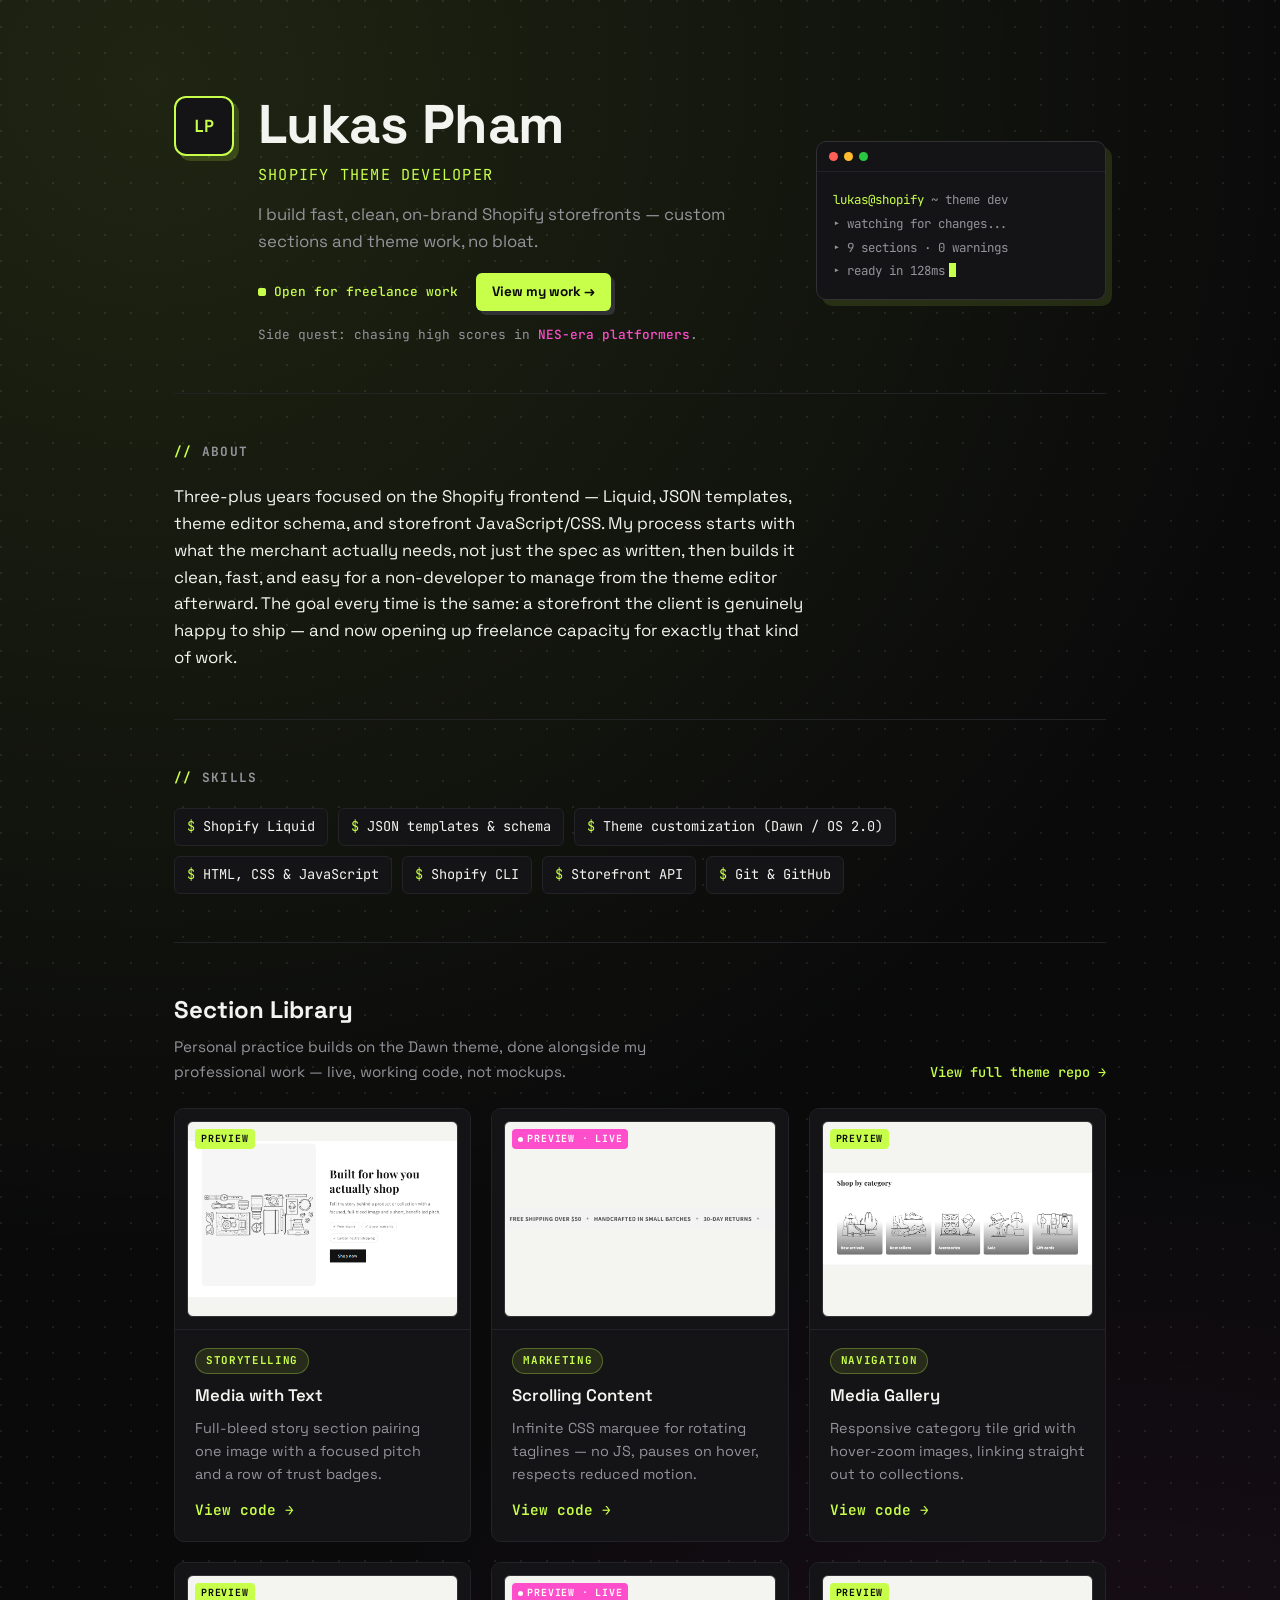
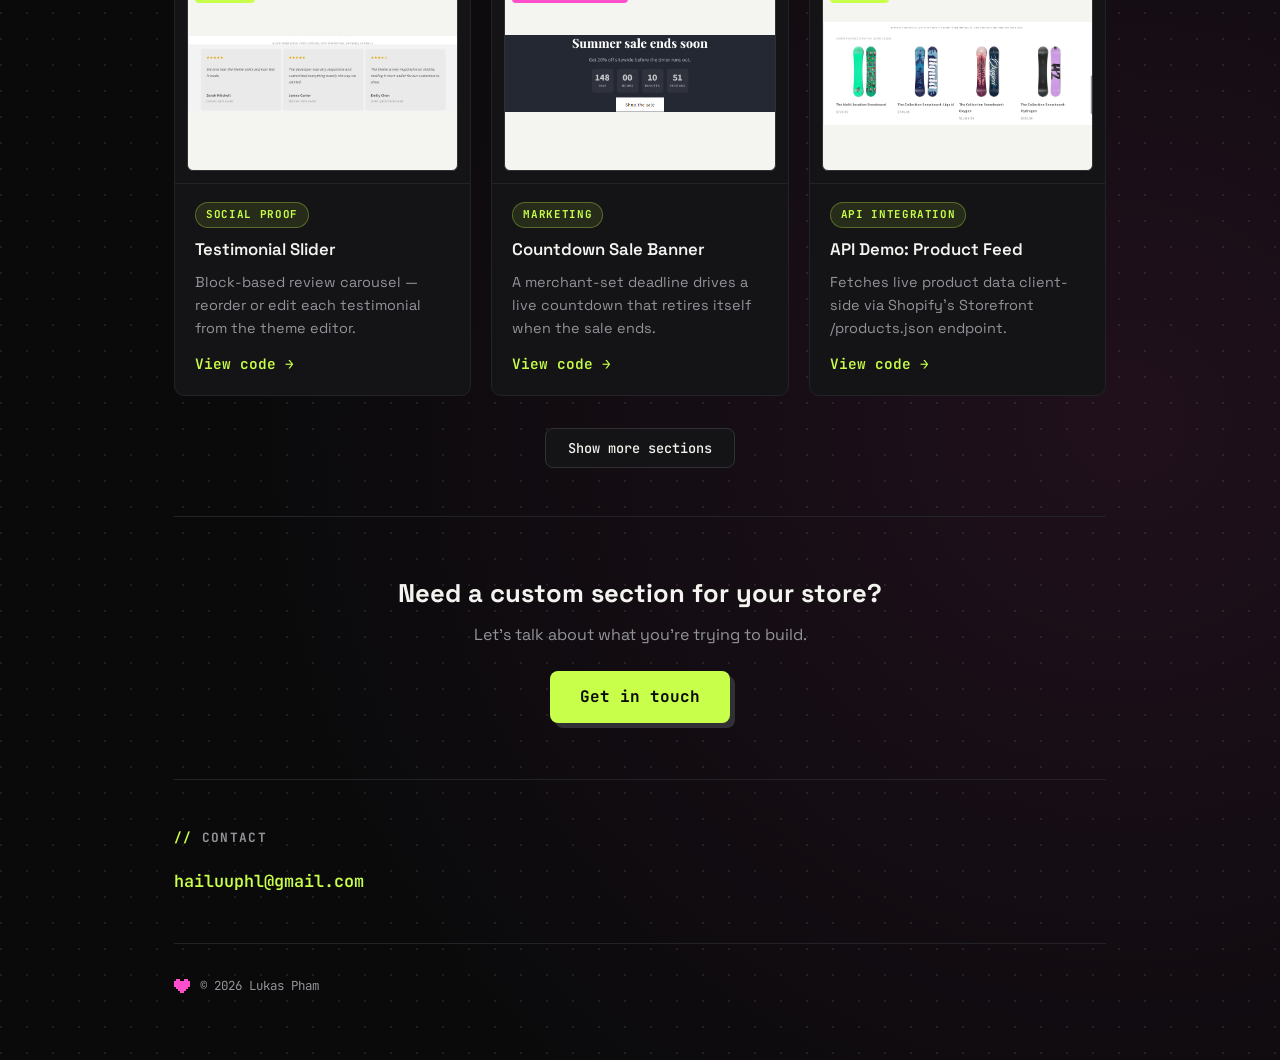
==== index.html @ c60eedd6 "Add fade-in on hero, decorative terminal card, and live GIF previews Hero now fades in on load (stag" ====
<!DOCTYPE html>
<html lang="en">
<head>
<meta charset="UTF-8">
<meta name="viewport" content="width=device-width, initial-scale=1.0">
<title>Lukas Pham — Shopify Theme Developer</title>
<meta name="description" content="Shopify theme developer specializing in Liquid, JSON templates, and Storefront API integrations. Browse a live section library of custom Shopify sections.">
<link rel="preconnect" href="https://fonts.googleapis.com">
<link rel="preconnect" href="https://fonts.gstatic.com" crossorigin>
<link href="https://fonts.googleapis.com/css2?family=Space+Grotesk:wght@500;600;700&family=JetBrains+Mono:wght@400;500;700&display=swap" rel="stylesheet">
<style>
  :root {
    --bg: #0a0a0b;
    --bg-card: #141416;
    --bg-card-hover: #1a1a1d;
    --text: #f3f3ef;
    --text-muted: #93939a;
    --accent: #c8ff4a;
    --accent-ink: #0a0a0b;
    --accent-alt: #ff4ecb;
    --border: #232327;
    --border-strong: #303035;
    --radius: 10px;
    --font-display: 'Space Grotesk', -apple-system, BlinkMacSystemFont, "Segoe UI", sans-serif;
    --font-mono: 'JetBrains Mono', ui-monospace, SFMono-Regular, Menlo, monospace;
  }
  * { box-sizing: border-box; }
  html { scroll-behavior: smooth; }
  body {
    margin: 0;
    font-family: var(--font-display);
    color: var(--text);
    background-color: var(--bg);
    background-image:
      radial-gradient(circle at 12% 3%, rgba(200, 255, 74, 0.11), transparent 42%),
      radial-gradient(circle at 88% 76%, rgba(255, 78, 203, 0.09), transparent 38%),
      radial-gradient(circle at 1px 1px, rgba(243, 243, 239, 0.09) 1px, transparent 0);
    background-size: auto, auto, 26px 26px;
    line-height: 1.6;
  }
  ::selection { background: var(--accent); color: var(--accent-ink); }
  .wrap {
    max-width: 980px;
    margin: 0 auto;
    padding: 0 24px;
  }

  /* Hero */
  header.hero {
    padding: 96px 0 48px;
    display: flex;
    justify-content: space-between;
    align-items: center;
    flex-wrap: wrap;
    gap: 24px;
  }
  .hero__intro {
    display: flex;
    align-items: flex-start;
    gap: 24px;
  }
  .hero__terminal {
    display: none;
    flex-shrink: 0;
    width: 290px;
    background: var(--bg-card);
    border: 1px solid var(--border-strong);
    border-radius: 10px;
    overflow: hidden;
    box-shadow: 6px 6px 0 rgba(200, 255, 74, 0.12);
  }
  @media screen and (min-width: 860px) {
    .hero__terminal {
      display: block;
    }
  }
  .hero__terminal-bar {
    display: flex;
    gap: 6px;
    padding: 10px 12px;
    border-bottom: 1px solid var(--border);
  }
  .hero__terminal-bar span {
    width: 9px;
    height: 9px;
    border-radius: 50%;
  }
  .hero__terminal-bar span:nth-child(1) { background: #ff5f57; }
  .hero__terminal-bar span:nth-child(2) { background: #febc2e; }
  .hero__terminal-bar span:nth-child(3) { background: #28c840; }
  .hero__terminal-body {
    padding: 16px;
    font-family: var(--font-mono);
    font-size: 0.78rem;
    line-height: 1.9;
    color: var(--text-muted);
  }
  .hero__terminal-body p { margin: 0; }
  .hero__terminal-prompt { color: var(--accent); }
  .hero__terminal-cursor {
    display: inline-block;
    width: 7px;
    height: 14px;
    margin-left: 4px;
    background: var(--accent);
    vertical-align: -2px;
    animation: blink 1.1s steps(1) infinite;
  }
  .hero__avatar {
    flex-shrink: 0;
    width: 60px;
    height: 60px;
    border-radius: 12px;
    background: var(--bg-card);
    border: 2px solid var(--accent);
    color: var(--accent);
    display: flex;
    align-items: center;
    justify-content: center;
    font-family: var(--font-mono);
    font-size: 1.05rem;
    font-weight: 700;
    letter-spacing: 0.02em;
    box-shadow: 5px 5px 0 rgba(200, 255, 74, 0.18);
  }
  header.hero h1 {
    font-size: clamp(2.4rem, 6vw, 3.4rem);
    font-weight: 700;
    line-height: 1.05;
    margin: 0 0 10px;
    letter-spacing: -0.01em;
  }
  header.hero p.tagline {
    font-family: var(--font-mono);
    font-size: 0.95rem;
    text-transform: uppercase;
    letter-spacing: 0.08em;
    color: var(--accent);
    margin: 0 0 14px;
  }
  .hero__value {
    margin: 0 0 18px;
    font-size: 1.05rem;
    color: var(--text-muted);
    max-width: 480px;
  }
  .hero__row {
    display: flex;
    align-items: center;
    flex-wrap: wrap;
    gap: 18px;
    margin-bottom: 14px;
  }
  .hero__status {
    display: inline-flex;
    align-items: center;
    gap: 8px;
    font-family: var(--font-mono);
    font-size: 0.8rem;
    color: var(--accent);
    font-weight: 500;
  }
  .hero__status::before {
    content: "";
    width: 8px;
    height: 8px;
    border-radius: 2px;
    background: var(--accent);
    animation: blink 1.6s steps(1) infinite;
  }
  .hero__cta {
    font-size: 0.85rem;
    font-weight: 700;
    color: var(--accent-ink);
    background: var(--accent);
    text-decoration: none;
    padding: 8px 16px;
    border-radius: 6px;
    box-shadow: 4px 4px 0 var(--border-strong);
    transition: transform 0.12s ease, box-shadow 0.12s ease;
  }
  .hero__cta:hover {
    transform: translate(-2px, -2px);
    box-shadow: 6px 6px 0 var(--border-strong);
  }
  .hero__aside {
    margin: 0;
    font-family: var(--font-mono);
    font-size: 0.8rem;
    color: var(--text-muted);
  }
  .hero__aside strong {
    color: var(--accent-alt);
    font-weight: 500;
  }
  @keyframes blink {
    0%, 49% { opacity: 1; }
    50%, 100% { opacity: 0.25; }
  }

  section {
    padding: 48px 0;
    border-top: 1px solid var(--border);
  }
  section > h2 {
    font-family: var(--font-mono);
    font-size: 0.8rem;
    text-transform: uppercase;
    letter-spacing: 0.1em;
    color: var(--text-muted);
    margin: 0 0 20px;
  }
  section > h2::before {
    content: "// ";
    color: var(--accent);
  }
  .about p {
    margin: 0;
    max-width: 640px;
    font-size: 1.05rem;
    color: var(--text);
  }

  /* Skills */
  .skills ul {
    list-style: none;
    margin: 0;
    padding: 0;
    display: flex;
    flex-wrap: wrap;
    gap: 10px;
  }
  .skills li {
    font-family: var(--font-mono);
    font-size: 0.85rem;
    background: var(--bg-card);
    border: 1px solid var(--border);
    border-radius: 6px;
    padding: 7px 12px;
    color: var(--text);
    transition: border-color 0.12s ease, transform 0.12s ease;
  }
  .skills li::before {
    content: "$ ";
    color: var(--accent);
  }
  .skills li:hover {
    border-color: var(--accent);
    transform: translateY(-2px);
  }

  /* Section Library gallery */
  .library-header {
    display: flex;
    justify-content: space-between;
    align-items: flex-end;
    flex-wrap: wrap;
    gap: 12px;
    margin-bottom: 24px;
  }
  .library-header h2 { margin: 0; }
  .library-header p {
    margin: 6px 0 0;
    color: var(--text-muted);
    font-size: 0.95rem;
    max-width: 480px;
  }
  .library-header a.repo-link {
    font-family: var(--font-mono);
    color: var(--accent);
    font-weight: 500;
    text-decoration: none;
    font-size: 0.85rem;
    white-space: nowrap;
  }
  .library-header a.repo-link:hover { text-decoration: underline; }

  .library-grid {
    display: grid;
    grid-template-columns: repeat(auto-fit, minmax(260px, 1fr));
    gap: 20px;
  }
  .section-card {
    border: 1px solid var(--border);
    border-radius: var(--radius);
    background: var(--bg-card);
    overflow: hidden;
    display: flex;
    flex-direction: column;
    cursor: pointer;
    transition: transform 0.15s ease, box-shadow 0.15s ease, border-color 0.15s ease;
  }
  .section-card--extra[hidden] {
    display: none;
  }
  .section-card:hover,
  .section-card:focus-visible {
    transform: translate(-3px, -3px);
    border-color: var(--accent);
    box-shadow: 5px 5px 0 rgba(200, 255, 74, 0.22);
  }
  .section-card__thumb {
    position: relative;
    aspect-ratio: 4 / 3;
    background: var(--bg-card);
    border-bottom: 1px solid var(--border);
    overflow: hidden;
    padding: 12px;
  }
  .section-card__thumb-label {
    position: absolute;
    top: 20px;
    left: 20px;
    z-index: 1;
    font-family: var(--font-mono);
    font-size: 0.62rem;
    text-transform: uppercase;
    letter-spacing: 0.08em;
    font-weight: 700;
    color: var(--accent-ink);
    background: var(--accent);
    border-radius: 4px;
    padding: 2px 6px;
  }
  .section-card__thumb-label--live {
    color: #fff;
    background: var(--accent-alt);
  }
  .section-card__thumb-label--live::before {
    content: "";
    display: inline-block;
    width: 5px;
    height: 5px;
    border-radius: 50%;
    background: #fff;
    margin-right: 4px;
    animation: blink 1.4s steps(1) infinite;
  }
  .section-card__thumb img {
    width: 100%;
    height: 100%;
    object-fit: contain;
    object-position: center;
    display: block;
    border-radius: 6px;
    border: 1px solid var(--border-strong);
    background: #f4f4f1;
  }
  .section-card__thumb::after {
    content: "View details \2192";
    position: absolute;
    inset: auto 12px 12px 12px;
    padding: 8px 12px;
    font-family: var(--font-mono);
    font-size: 0.75rem;
    font-weight: 500;
    color: var(--accent-ink);
    background: var(--accent);
    border-radius: 6px;
    opacity: 0;
    transform: translateY(6px);
    transition: opacity 0.15s ease, transform 0.15s ease;
  }
  .section-card:hover .section-card__thumb::after,
  .section-card:focus-visible .section-card__thumb::after {
    opacity: 1;
    transform: none;
  }
  .section-card__body {
    padding: 18px 20px 20px;
    display: flex;
    flex-direction: column;
    gap: 8px;
    flex-grow: 1;
  }
  .section-card__tag {
    align-self: flex-start;
    font-family: var(--font-mono);
    font-size: 0.68rem;
    text-transform: uppercase;
    letter-spacing: 0.06em;
    font-weight: 700;
    color: var(--accent);
    background: rgba(200, 255, 74, 0.1);
    border: 1px solid rgba(200, 255, 74, 0.3);
    border-radius: 999px;
    padding: 3px 10px;
  }
  .section-card__body h3 {
    margin: 0;
    font-size: 1.05rem;
    font-weight: 600;
  }
  .section-card__summary {
    margin: 0;
    color: var(--text-muted);
    font-size: 0.9rem;
    flex-grow: 1;
  }
  .section-card__detail { display: none; }
  .section-card__body a {
    margin-top: 4px;
    color: var(--accent);
    font-weight: 600;
    text-decoration: none;
    font-size: 0.9rem;
    font-family: var(--font-mono);
  }
  .section-card__body a:hover { text-decoration: underline; }

  .library-showmore {
    display: flex;
    justify-content: center;
    margin-top: 32px;
  }
  .library-showmore__button {
    font-family: var(--font-mono);
    font-size: 0.85rem;
    font-weight: 500;
    color: var(--text);
    background: var(--bg-card);
    border: 1px solid var(--border-strong);
    border-radius: 8px;
    padding: 10px 22px;
    cursor: pointer;
    transition: transform 0.12s ease, box-shadow 0.12s ease, border-color 0.12s ease;
  }
  .library-showmore__button:hover {
    border-color: var(--accent);
    color: var(--accent);
    transform: translate(-2px, -2px);
    box-shadow: 4px 4px 0 rgba(200, 255, 74, 0.18);
  }
  .library-showmore[hidden] { display: none; }

  .cta-banner {
    border-top: 1px solid var(--border);
    padding: 56px 0;
    text-align: center;
  }
  .cta-banner h2 {
    margin: 0 0 8px;
    font-size: 1.6rem;
    font-weight: 700;
  }
  .cta-banner p {
    margin: 0 0 24px;
    color: var(--text-muted);
  }
  .cta-banner a.button {
    display: inline-block;
    background: var(--accent);
    color: var(--accent-ink);
    text-decoration: none;
    font-weight: 700;
    font-family: var(--font-mono);
    padding: 13px 30px;
    border-radius: 8px;
    box-shadow: 5px 5px 0 var(--border-strong);
    transition: transform 0.12s ease, box-shadow 0.12s ease;
  }
  .cta-banner a.button:hover {
    transform: translate(-2px, -2px);
    box-shadow: 7px 7px 0 var(--border-strong);
  }

  .contact a {
    color: var(--accent);
    font-weight: 600;
    text-decoration: none;
    font-size: 1.05rem;
    font-family: var(--font-mono);
  }
  .contact a:hover { text-decoration: underline; }
  footer {
    padding: 32px 0 64px;
    display: flex;
    align-items: center;
    gap: 10px;
    color: var(--text-muted);
    font-family: var(--font-mono);
    font-size: 0.78rem;
    border-top: 1px solid var(--border);
  }
  .pixel-heart {
    flex-shrink: 0;
    width: 16px;
    height: 14px;
    shape-rendering: crispEdges;
  }

  .modal-overlay {
    position: fixed;
    inset: 0;
    z-index: 20;
    display: flex;
    align-items: center;
    justify-content: center;
    padding: 24px;
    background: rgba(0, 0, 0, 0.72);
    opacity: 0;
    transition: opacity 0.18s ease;
  }
  .modal-overlay[hidden] { display: none; }
  .modal-overlay.is-open { opacity: 1; }
  .modal {
    position: relative;
    width: 100%;
    max-width: 640px;
    max-height: 88vh;
    overflow-y: auto;
    background: var(--bg-card);
    border-radius: var(--radius);
    border: 1px solid var(--border-strong);
    transform: translateY(12px) scale(0.98);
    transition: transform 0.18s ease;
  }
  .modal-overlay.is-open .modal { transform: none; }
  .modal__close {
    position: absolute;
    top: 10px;
    right: 10px;
    width: 32px;
    height: 32px;
    border-radius: 6px;
    border: 1px solid var(--border-strong);
    background: var(--bg);
    color: var(--text);
    font-size: 1.2rem;
    line-height: 1;
    cursor: pointer;
  }
  .modal__close:hover { border-color: var(--accent); color: var(--accent); }
  .modal__media {
    background: var(--bg-card);
    border-bottom: 1px solid var(--border);
    padding: 16px;
  }
  .modal__media img {
    width: 100%;
    display: block;
    border-radius: 6px;
    border: 1px solid var(--border-strong);
  }
  .modal__body {
    padding: 22px 24px 26px;
    display: flex;
    flex-direction: column;
    gap: 10px;
  }
  .modal__body h3 {
    margin: 0;
    font-size: 1.25rem;
  }
  .modal__body p {
    margin: 0;
    color: var(--text-muted);
    font-size: 0.95rem;
  }
  .modal__body p strong { color: var(--text); }
  .modal__body a {
    align-self: flex-start;
    margin-top: 6px;
    color: var(--accent);
    font-weight: 600;
    font-family: var(--font-mono);
    text-decoration: none;
  }
  .modal__body a:hover { text-decoration: underline; }
  @media (prefers-reduced-motion: no-preference) {
    .reveal {
      opacity: 0;
      transform: translateY(16px);
      transition: opacity 0.5s ease, transform 0.5s ease;
    }
    .reveal.is-visible {
      opacity: 1;
      transform: none;
    }
    .hero__intro,
    .hero__terminal {
      animation: hero-fade-in 0.7s ease both;
    }
    .hero__terminal {
      animation-delay: 0.15s;
    }
  }
  @keyframes hero-fade-in {
    from {
      opacity: 0;
      transform: translateY(14px);
    }
    to {
      opacity: 1;
      transform: none;
    }
  }
</style>
</head>
<body>
  <div class="wrap">
    <header class="hero">
      <div class="hero__intro">
        <div class="hero__avatar" aria-hidden="true">LP</div>
        <div>
          <h1>Lukas Pham</h1>
          <p class="tagline">Shopify Theme Developer</p>
          <p class="hero__value">I build fast, clean, on-brand Shopify storefronts — custom sections and theme work, no bloat.</p>
          <div class="hero__row">
            <span class="hero__status">Open for freelance work</span>
            <a class="hero__cta" href="#work">View my work →</a>
          </div>
          <p class="hero__aside">Side quest: chasing high scores in <strong>NES-era platformers</strong>.</p>
        </div>
      </div>
      <div class="hero__terminal" aria-hidden="true">
        <div class="hero__terminal-bar">
          <span></span><span></span><span></span>
        </div>
        <div class="hero__terminal-body">
          <p><span class="hero__terminal-prompt">lukas@shopify</span> ~ theme dev</p>
          <p>&#9656; watching for changes...</p>
          <p>&#9656; 9 sections &middot; 0 warnings</p>
          <p>&#9656; ready in 128ms<span class="hero__terminal-cursor"></span></p>
        </div>
      </div>
    </header>

    <section class="about reveal">
      <h2>About</h2>
      <p>
        Three-plus years focused on the Shopify frontend — Liquid, JSON
        templates, theme editor schema, and storefront JavaScript/CSS. My
        process starts with what the merchant actually needs, not just the
        spec as written, then builds it clean, fast, and easy for a
        non-developer to manage from the theme editor afterward. The goal
        every time is the same: a storefront the client is genuinely happy
        to ship — and now opening up freelance capacity for exactly that
        kind of work.
      </p>
    </section>

    <section class="skills reveal">
      <h2>Skills</h2>
      <ul>
        <li>Shopify Liquid</li>
        <li>JSON templates &amp; schema</li>
        <li>Theme customization (Dawn / OS 2.0)</li>
        <li>HTML, CSS &amp; JavaScript</li>
        <li>Shopify CLI</li>
        <li>Storefront API</li>
        <li>Git &amp; GitHub</li>
      </ul>
    </section>

    <section class="library reveal" id="work">
      <div class="library-header">
        <div>
          <h2>Section Library</h2>
          <p>Personal practice builds on the Dawn theme, done alongside my professional work — live, working code, not mockups.</p>
        </div>
        <a class="repo-link" href="https://github.com/lukas-pham/dawn-theme-demo" target="_blank" rel="noopener">View full theme repo →</a>
      </div>

      <div class="library-grid">
        <div class="section-card">
          <div class="section-card__thumb">
            <span class="section-card__thumb-label">Preview</span>
            <img src="assets/media-with-text.png" alt="Media with Text section preview">
          </div>
          <div class="section-card__body">
            <span class="section-card__tag">Storytelling</span>
            <h3>Media with Text</h3>
            <p class="section-card__summary">Full-bleed story section pairing one image with a focused pitch and a row of trust badges.</p>
            <div class="section-card__detail" hidden>
              <p><strong>Problem:</strong> a single hero banner can't carry a real pitch — merchants need room for a story, proof points, and a call to action without it turning into a wall of text.</p>
              <p><strong>Solution:</strong> an image-and-copy layout with a repeatable "badge" block (free returns, warranty, shipping policy, etc.) merchants can add or reorder from the theme editor, plus a configurable image-first/text-first layout.</p>
            </div>
            <a href="https://github.com/lukas-pham/dawn-theme-demo/blob/main/sections/media-with-text.liquid" target="_blank" rel="noopener">View code →</a>
          </div>
        </div>

        <div class="section-card">
          <div class="section-card__thumb">
            <span class="section-card__thumb-label section-card__thumb-label--live">Preview &middot; Live</span>
            <img src="assets/scrolling-content.gif" alt="Scrolling Content section preview, animated, showing the marquee scrolling continuously">
          </div>
          <div class="section-card__body">
            <span class="section-card__tag">Marketing</span>
            <h3>Scrolling Content</h3>
            <p class="section-card__summary">Infinite CSS marquee for rotating taglines — no JS, pauses on hover, respects reduced motion.</p>
            <div class="section-card__detail" hidden>
              <p><strong>Problem:</strong> merchants want an eye-catching strip of rotating taglines or trust signals, but a JS-driven carousel is heavier than the content deserves and can jank on slower devices.</p>
              <p><strong>Solution:</strong> a pure-CSS marquee — the phrase list is duplicated once and animated with a single <code>translateX</code> keyframe for a seamless loop, with speed/direction settings, hover-to-pause, and an automatic pause under <code>prefers-reduced-motion</code>.</p>
            </div>
            <a href="https://github.com/lukas-pham/dawn-theme-demo/blob/main/sections/scrolling-content.liquid" target="_blank" rel="noopener">View code →</a>
          </div>
        </div>

        <div class="section-card">
          <div class="section-card__thumb">
            <span class="section-card__thumb-label">Preview</span>
            <img src="assets/media-gallery.png" alt="Media Gallery section preview">
          </div>
          <div class="section-card__body">
            <span class="section-card__tag">Navigation</span>
            <h3>Media Gallery</h3>
            <p class="section-card__summary">Responsive category tile grid with hover-zoom images, linking straight out to collections.</p>
            <div class="section-card__detail" hidden>
              <p><strong>Problem:</strong> "shop by category" is one of the highest-value nav patterns on a homepage, but it's usually hardcoded — changing categories or images means a developer edit.</p>
              <p><strong>Solution:</strong> a repeatable "tile" block (image, label, link) merchants manage from the theme editor, laid out in a configurable-column grid that collapses to two columns on mobile, with a hover-zoom effect on each image.</p>
            </div>
            <a href="https://github.com/lukas-pham/dawn-theme-demo/blob/main/sections/media-gallery.liquid" target="_blank" rel="noopener">View code →</a>
          </div>
        </div>

        <div class="section-card">
          <div class="section-card__thumb">
            <span class="section-card__thumb-label">Preview</span>
            <img src="assets/testimonial-slider.png" alt="Testimonial Slider section preview">
          </div>
          <div class="section-card__body">
            <span class="section-card__tag">Social proof</span>
            <h3>Testimonial Slider</h3>
            <p class="section-card__summary">Block-based review carousel — reorder or edit each testimonial from the theme editor.</p>
            <div class="section-card__detail" hidden>
              <p><strong>Problem:</strong> merchants want reviews visible on key pages, but static review blocks can't be reordered or restyled without a rebuild.</p>
              <p><strong>Solution:</strong> a block-based carousel — each testimonial (quote, rating, author, role) is its own block, added/reordered/removed from the theme editor with no code changes.</p>
            </div>
            <a href="https://github.com/lukas-pham/dawn-theme-demo/blob/main/sections/testimonial-slider.liquid" target="_blank" rel="noopener">View code →</a>
          </div>
        </div>

        <div class="section-card">
          <div class="section-card__thumb">
            <span class="section-card__thumb-label section-card__thumb-label--live">Preview &middot; Live</span>
            <img src="assets/countdown-banner.gif" alt="Countdown Sale Banner section preview, animated, showing the timer counting down live">
          </div>
          <div class="section-card__body">
            <span class="section-card__tag">Marketing</span>
            <h3>Countdown Sale Banner</h3>
            <p class="section-card__summary">A merchant-set deadline drives a live countdown that retires itself when the sale ends.</p>
            <div class="section-card__detail" hidden>
              <p><strong>Problem:</strong> sale campaigns need real urgency, but a static "Sale ends soon" banner doesn't create time pressure — and needs a developer to update or retire.</p>
              <p><strong>Solution:</strong> a merchant-set end date/time drives a live JS countdown (days/hours/min/sec) that auto-switches to an "ended" state on its own, reusable for the next campaign.</p>
            </div>
            <a href="https://github.com/lukas-pham/dawn-theme-demo/blob/main/sections/countdown-banner.liquid" target="_blank" rel="noopener">View code →</a>
          </div>
        </div>

        <div class="section-card">
          <div class="section-card__thumb">
            <span class="section-card__thumb-label">Preview</span>
            <img src="assets/api-demo.png" alt="API Demo: Product Feed section preview">
          </div>
          <div class="section-card__body">
            <span class="section-card__tag">API integration</span>
            <h3>API Demo: Product Feed</h3>
            <p class="section-card__summary">Fetches live product data client-side via Shopify's Storefront /products.json endpoint.</p>
            <div class="section-card__detail" hidden>
              <p><strong>Problem:</strong> some feature requests (custom widgets, cross-page product feeds) need product data the normal server-rendered Liquid blocks can't reach on their own.</p>
              <p><strong>Solution:</strong> a section that calls Shopify's Storefront <code>/products.json</code> endpoint client-side with <code>fetch()</code> and renders the results live in the DOM.</p>
            </div>
            <a href="https://github.com/lukas-pham/dawn-theme-demo/blob/main/sections/api-demo-products.liquid" target="_blank" rel="noopener">View code →</a>
          </div>
        </div>

        <div class="section-card section-card--extra" hidden>
          <div class="section-card__thumb">
            <span class="section-card__thumb-label">Preview</span>
            <img src="assets/sticky-add-to-cart.png" alt="Sticky Add-to-Cart Bar section preview">
          </div>
          <div class="section-card__body">
            <span class="section-card__tag">Conversion</span>
            <h3>Sticky Add-to-Cart Bar</h3>
            <p class="section-card__summary">Keeps the buy button in view on long product pages, synced live with the selected variant.</p>
            <div class="section-card__detail" hidden>
              <p><strong>Problem:</strong> on long product pages, the buy button scrolls out of view — shoppers have to scroll back up just to add to cart.</p>
              <p><strong>Solution:</strong> a bar that appears once the main product info scrolls out of view, mirrors the selected variant's price/image live through Dawn's own event system, and proxies to the page's real add-to-cart form instead of duplicating cart logic.</p>
            </div>
            <a href="https://github.com/lukas-pham/dawn-theme-demo/blob/main/sections/sticky-add-to-cart.liquid" target="_blank" rel="noopener">View code →</a>
          </div>
        </div>

        <div class="section-card section-card--extra" hidden>
          <div class="section-card__thumb">
            <span class="section-card__thumb-label">Preview</span>
            <img src="assets/free-shipping-bar.png" alt="Free Shipping Progress Bar section preview">
          </div>
          <div class="section-card__body">
            <span class="section-card__tag">Conversion</span>
            <h3>Free Shipping Progress Bar</h3>
            <p class="section-card__summary">Live cart-page progress bar tracking how close shoppers are to free shipping.</p>
            <div class="section-card__detail" hidden>
              <p><strong>Problem:</strong> merchants want to nudge shoppers toward a free-shipping minimum, but a static "Free shipping over $50" banner doesn't react to what's actually in the cart.</p>
              <p><strong>Solution:</strong> a progress bar on the cart page that computes how much more is needed live, and stays in sync by re-fetching the cart total through Dawn's own cart-update event whenever items change.</p>
            </div>
            <a href="https://github.com/lukas-pham/dawn-theme-demo/blob/main/sections/free-shipping-bar.liquid" target="_blank" rel="noopener">View code →</a>
          </div>
        </div>

        <div class="section-card section-card--extra" hidden>
          <div class="section-card__thumb">
            <span class="section-card__thumb-label">Preview</span>
            <img src="assets/recently-viewed.png" alt="Recently Viewed Products section preview">
          </div>
          <div class="section-card__body">
            <span class="section-card__tag">Personalization</span>
            <h3>Recently Viewed Products</h3>
            <p class="section-card__summary">Remembers browsed products via localStorage and re-fetches fresh price/image data.</p>
            <div class="section-card__detail" hidden>
              <p><strong>Problem:</strong> shoppers who browse several products often want to circle back to one, but Shopify doesn't track that for them out of the box.</p>
              <p><strong>Solution:</strong> product pages quietly record their handle to <code>localStorage</code>; a section placed elsewhere reads those handles back and re-fetches each one's live price/image from the Storefront API, so nothing shown is stale.</p>
            </div>
            <a href="https://github.com/lukas-pham/dawn-theme-demo/blob/main/sections/recently-viewed.liquid" target="_blank" rel="noopener">View code →</a>
          </div>
        </div>
      </div>

      <div class="library-showmore">
        <button type="button" class="library-showmore__button" data-showmore>Show more sections</button>
      </div>
    </section>

    <div class="cta-banner reveal">
      <h2>Need a custom section for your store?</h2>
      <p>Let's talk about what you're trying to build.</p>
      <a class="button" href="mailto:hailuuphl@gmail.com">Get in touch</a>
    </div>

    <section class="contact">
      <h2>Contact</h2>
      <a href="mailto:hailuuphl@gmail.com">hailuuphl@gmail.com</a>
    </section>

    <footer>
      <svg class="pixel-heart" viewBox="0 0 16 14" aria-hidden="true">
        <g fill="#ff4ecb" shape-rendering="crispEdges">
          <rect x="2" y="0" width="4" height="2"></rect>
          <rect x="10" y="0" width="4" height="2"></rect>
          <rect x="0" y="2" width="16" height="4"></rect>
          <rect x="0" y="6" width="16" height="2"></rect>
          <rect x="2" y="8" width="12" height="2"></rect>
          <rect x="4" y="10" width="8" height="2"></rect>
          <rect x="6" y="12" width="4" height="2"></rect>
        </g>
      </svg>
      <span>&copy; 2026 Lukas Pham</span>
    </footer>
  </div>

  <div class="modal-overlay" data-modal hidden>
    <div class="modal" role="dialog" aria-modal="true" aria-labelledby="modalTitle">
      <button type="button" class="modal__close" data-modal-close aria-label="Close">&times;</button>
      <div class="modal__media"><img data-modal-image src="" alt=""></div>
      <div class="modal__body">
        <span class="section-card__tag" data-modal-tag></span>
        <h3 id="modalTitle" data-modal-title></h3>
        <div data-modal-details></div>
        <a data-modal-link href="" target="_blank" rel="noopener">View code →</a>
      </div>
    </div>
  </div>

  <script>
    if (window.matchMedia('(prefers-reduced-motion: no-preference)').matches && 'IntersectionObserver' in window) {
      var revealObserver = new IntersectionObserver(function (entries) {
        entries.forEach(function (entry) {
          if (entry.isIntersecting) {
            entry.target.classList.add('is-visible');
            revealObserver.unobserve(entry.target);
          }
        });
      }, { threshold: 0.15 });

      document.querySelectorAll('.reveal').forEach(function (el) {
        revealObserver.observe(el);
      });
    } else {
      document.querySelectorAll('.reveal').forEach(function (el) {
        el.classList.add('is-visible');
      });
    }
  </script>

  <script>
    (function () {
      var overlay = document.querySelector('[data-modal]');
      var modalImage = overlay.querySelector('[data-modal-image]');
      var modalTag = overlay.querySelector('[data-modal-tag]');
      var modalTitle = overlay.querySelector('[data-modal-title]');
      var modalDetails = overlay.querySelector('[data-modal-details]');
      var modalLink = overlay.querySelector('[data-modal-link]');
      var lastFocused = null;

      function openModal(card) {
        var img = card.querySelector('.section-card__thumb img');
        var tag = card.querySelector('.section-card__tag');
        var title = card.querySelector('h3');
        var paragraphs = card.querySelectorAll('.section-card__detail p');
        var link = card.querySelector('.section-card__body a');

        modalImage.hidden = !img;
        modalImage.src = img ? img.src : '';
        modalImage.alt = img ? img.alt : '';
        modalTag.textContent = tag ? tag.textContent : '';
        modalTitle.textContent = title ? title.textContent : '';
        modalDetails.innerHTML = '';
        paragraphs.forEach(function (p) {
          modalDetails.appendChild(p.cloneNode(true));
        });
        if (link) {
          modalLink.href = link.href;
          modalLink.hidden = false;
        } else {
          modalLink.hidden = true;
        }

        lastFocused = document.activeElement;
        overlay.hidden = false;
        requestAnimationFrame(function () {
          overlay.classList.add('is-open');
        });
        document.body.style.overflow = 'hidden';
        overlay.querySelector('[data-modal-close]').focus();
      }

      function closeModal() {
        overlay.classList.remove('is-open');
        document.body.style.overflow = '';
        window.setTimeout(function () {
          overlay.hidden = true;
        }, 180);
        if (lastFocused) lastFocused.focus();
      }

      document.querySelectorAll('.section-card').forEach(function (card) {
        card.setAttribute('tabindex', '0');
        card.setAttribute('role', 'button');
        card.setAttribute('aria-haspopup', 'dialog');

        card.addEventListener('click', function (event) {
          if (event.target.closest('a')) return;
          openModal(card);
        });
        card.addEventListener('keydown', function (event) {
          if (event.target.closest('a')) return;
          if (event.key === 'Enter' || event.key === ' ') {
            event.preventDefault();
            openModal(card);
          }
        });
      });

      overlay.addEventListener('click', function (event) {
        if (event.target === overlay) closeModal();
      });
      overlay.querySelector('[data-modal-close]').addEventListener('click', closeModal);
      document.addEventListener('keydown', function (event) {
        if (event.key === 'Escape' && !overlay.hidden) closeModal();
      });
    })();
  </script>

  <script>
    (function () {
      var button = document.querySelector('[data-showmore]');
      if (!button) return;
      var extraCards = document.querySelectorAll('.section-card--extra');

      button.addEventListener('click', function () {
        extraCards.forEach(function (card) {
          card.hidden = false;
          card.classList.add('reveal');
          requestAnimationFrame(function () {
            requestAnimationFrame(function () {
              card.classList.add('is-visible');
            });
          });
        });
        button.closest('.library-showmore').hidden = true;
      });
    })();
  </script>
</body>
</html>
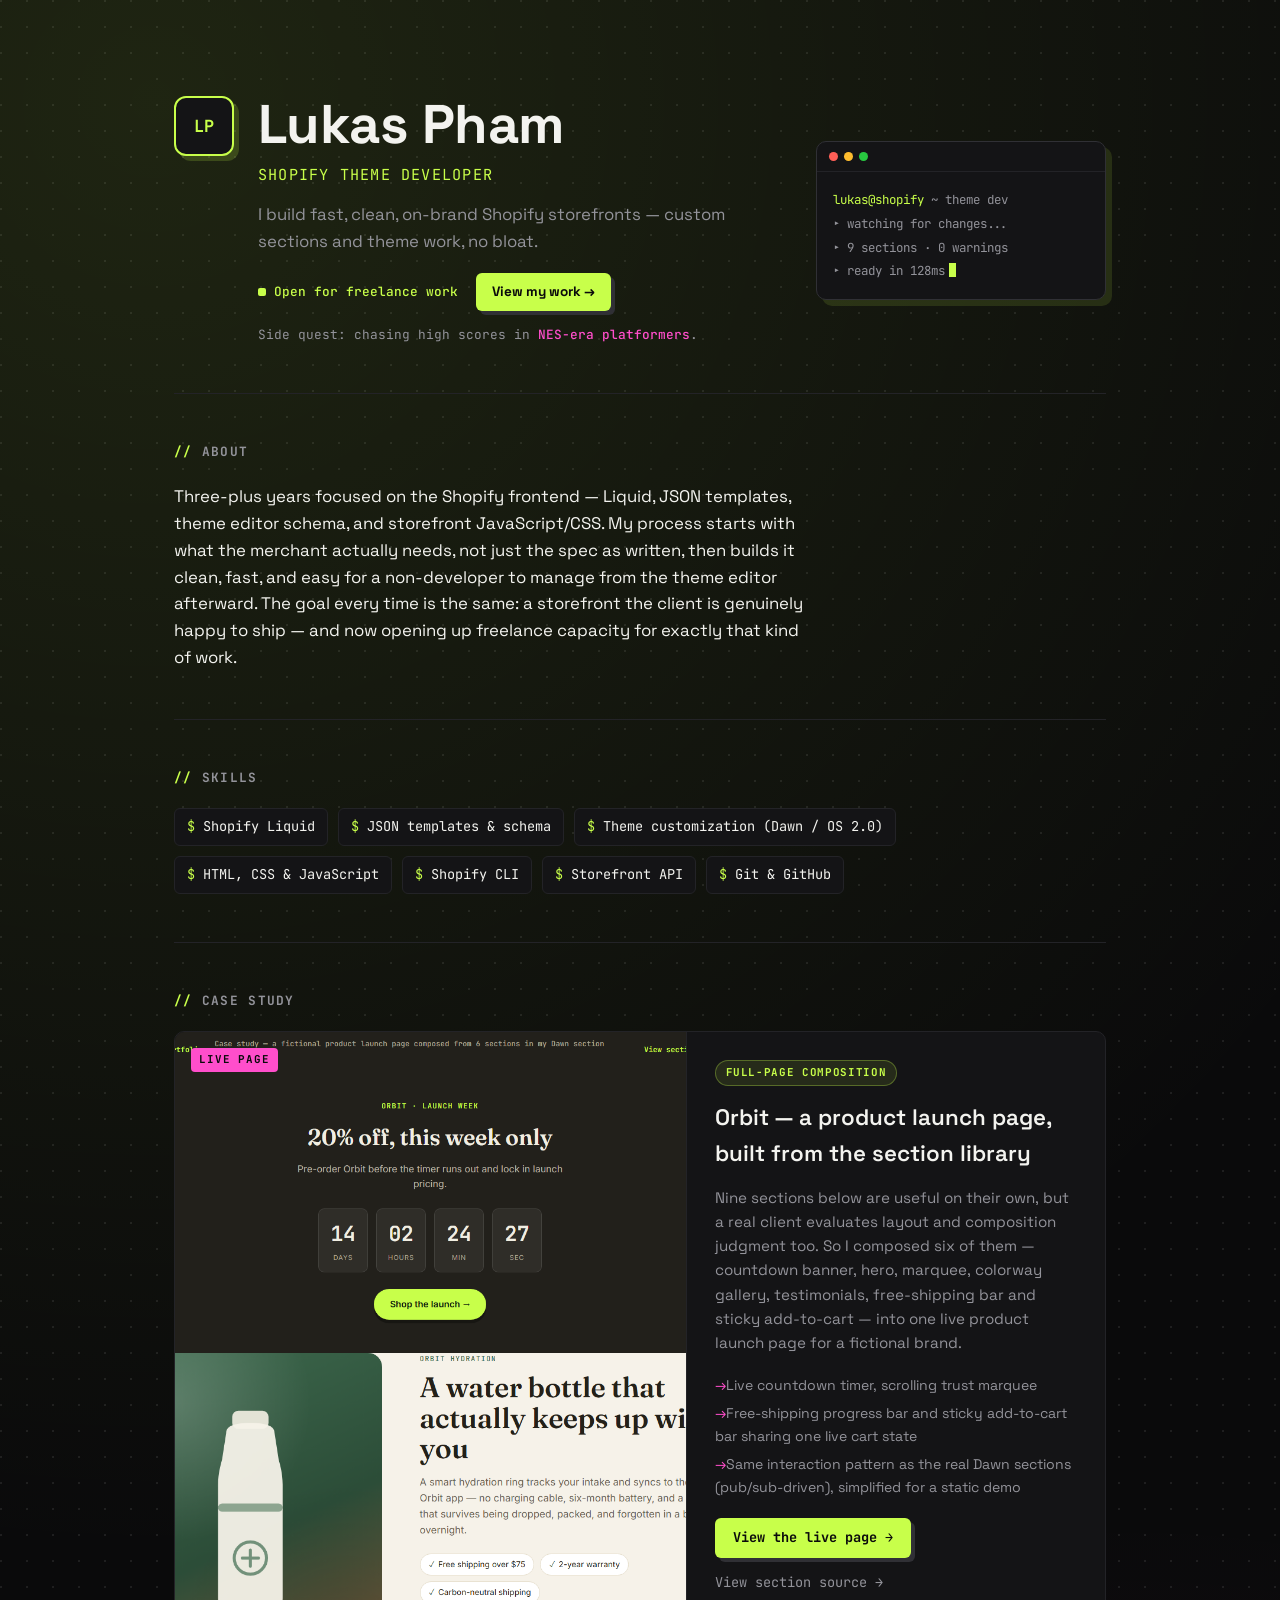
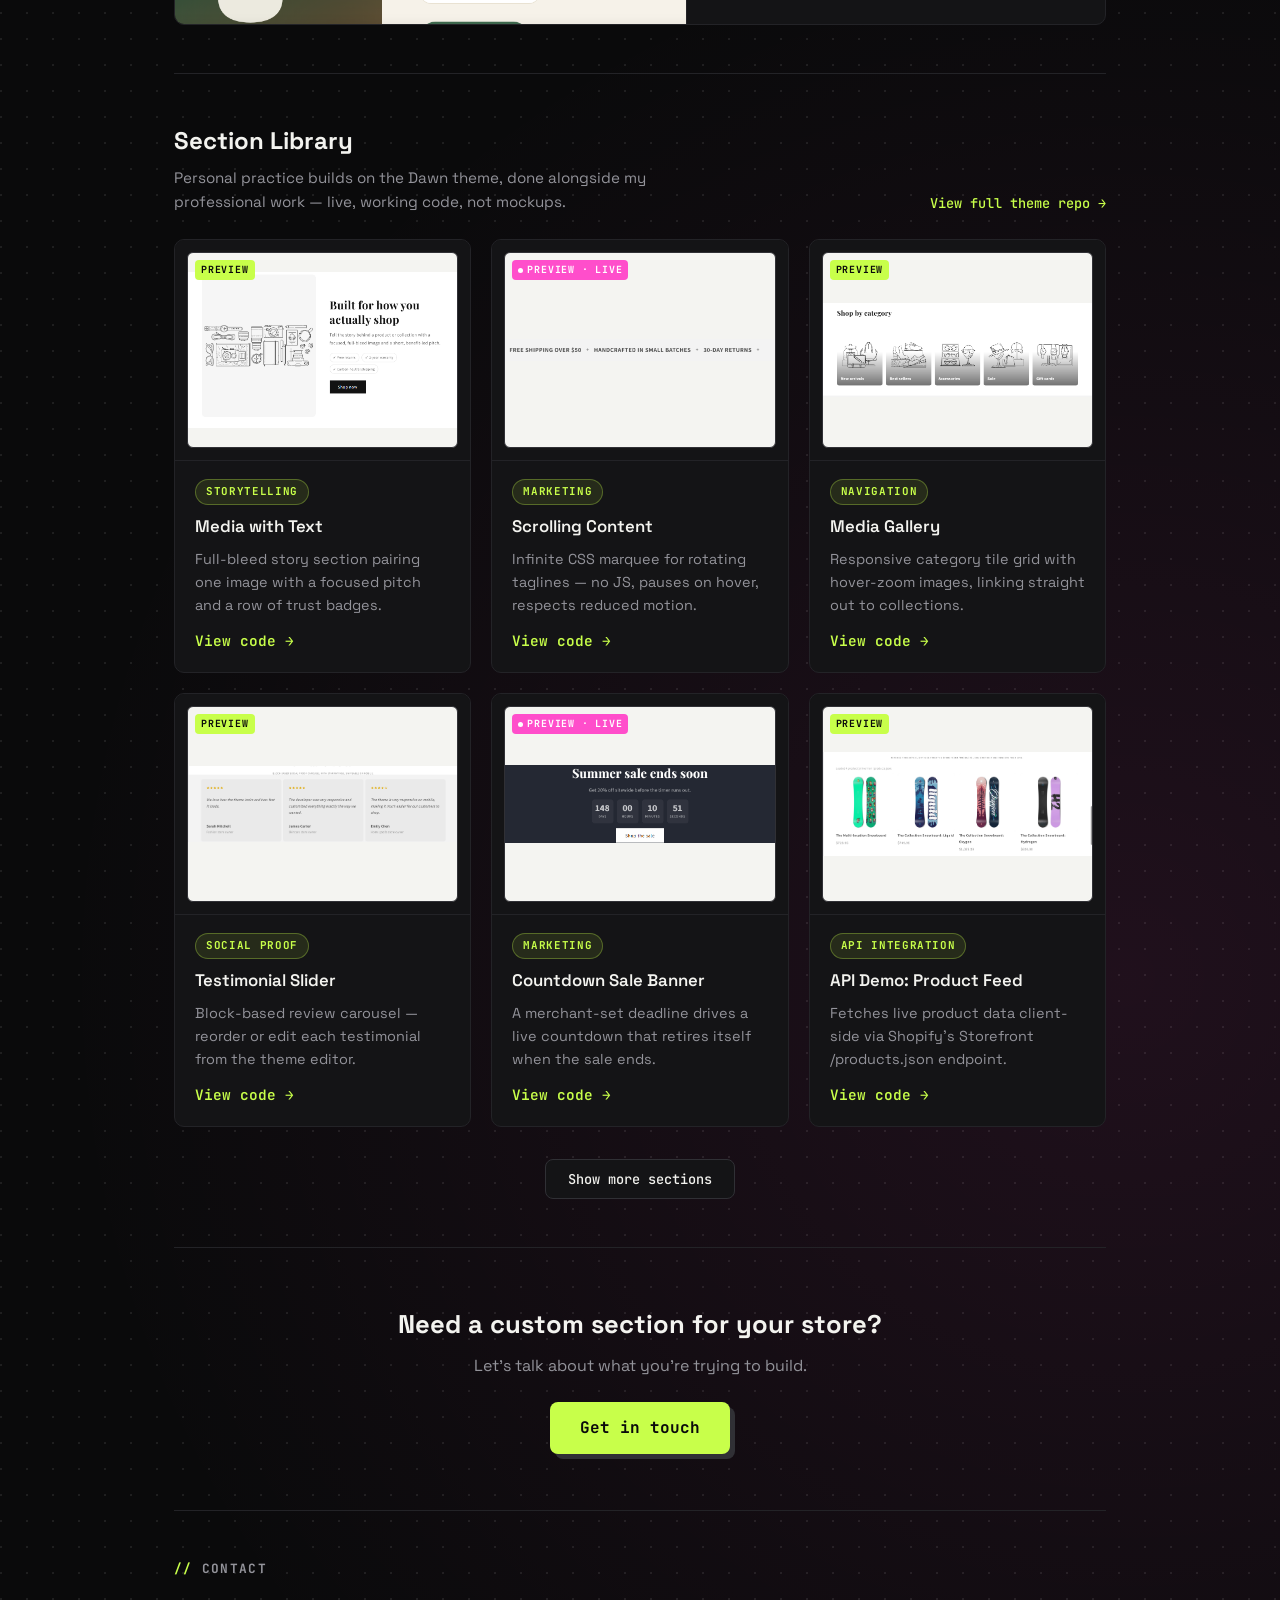
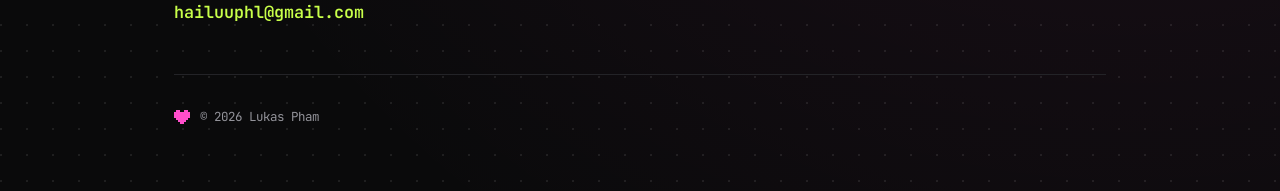
==== commit 16b8734f: "Add Orbit case study: compose 6 sections into one product launch page Shows layout/composition judgm" ====
--- a/index.html
+++ b/index.html
@@ -249,6 +249,131 @@
     transform: translateY(-2px);
   }
 
+  /* Case study showcase */
+  .case-study {
+    display: grid;
+    grid-template-columns: 1fr;
+    gap: 0;
+    border: 1px solid var(--border);
+    border-radius: var(--radius);
+    background: var(--bg-card);
+    overflow: hidden;
+  }
+  @media screen and (min-width: 780px) {
+    .case-study {
+      grid-template-columns: 1.1fr 0.9fr;
+    }
+  }
+  .case-study__media {
+    position: relative;
+    aspect-ratio: 16 / 11;
+    border-bottom: 1px solid var(--border);
+    overflow: hidden;
+  }
+  @media screen and (min-width: 780px) {
+    .case-study__media {
+      aspect-ratio: auto;
+      border-bottom: none;
+      border-right: 1px solid var(--border);
+    }
+  }
+  .case-study__media img {
+    width: 100%;
+    height: 100%;
+    object-fit: cover;
+    object-position: top;
+    display: block;
+  }
+  .case-study__media-label {
+    position: absolute;
+    top: 16px;
+    left: 16px;
+    font-family: var(--font-mono);
+    font-size: 0.68rem;
+    text-transform: uppercase;
+    letter-spacing: 0.08em;
+    font-weight: 700;
+    color: var(--accent-ink);
+    background: var(--accent-alt);
+    border-radius: 4px;
+    padding: 3px 8px;
+  }
+  .case-study__body {
+    padding: 28px 28px 30px;
+    display: flex;
+    flex-direction: column;
+    gap: 14px;
+  }
+  .case-study__tag {
+    align-self: flex-start;
+    font-family: var(--font-mono);
+    font-size: 0.68rem;
+    text-transform: uppercase;
+    letter-spacing: 0.06em;
+    font-weight: 700;
+    color: var(--accent);
+    background: rgba(200, 255, 74, 0.1);
+    border: 1px solid rgba(200, 255, 74, 0.3);
+    border-radius: 999px;
+    padding: 3px 10px;
+  }
+  .case-study__body h3 {
+    margin: 0;
+    font-size: 1.4rem;
+    font-weight: 600;
+  }
+  .case-study__body p {
+    margin: 0;
+    color: var(--text-muted);
+    font-size: 0.95rem;
+  }
+  .case-study__list {
+    list-style: none;
+    margin: 4px 0 0;
+    padding: 0;
+    display: flex;
+    flex-direction: column;
+    gap: 6px;
+  }
+  .case-study__list li {
+    font-size: 0.88rem;
+    color: var(--text-muted);
+  }
+  .case-study__list li::before {
+    content: "\2192 ";
+    color: var(--accent-alt);
+  }
+  .case-study__actions {
+    margin-top: 6px;
+    display: flex;
+    flex-wrap: wrap;
+    gap: 14px;
+    align-items: center;
+  }
+  .case-study__cta {
+    font-family: var(--font-mono);
+    font-size: 0.85rem;
+    font-weight: 700;
+    color: var(--accent-ink);
+    background: var(--accent);
+    text-decoration: none;
+    padding: 9px 18px;
+    border-radius: 6px;
+    box-shadow: 4px 4px 0 var(--border-strong);
+    transition: transform 0.12s ease, box-shadow 0.12s ease;
+  }
+  .case-study__cta:hover {
+    transform: translate(-2px, -2px);
+    box-shadow: 6px 6px 0 var(--border-strong);
+  }
+  .case-study__source {
+    font-family: var(--font-mono);
+    font-size: 0.85rem;
+    color: var(--text-muted);
+    text-decoration: none;
+  }
+  .case-study__source:hover { color: var(--accent); text-decoration: underline; }
+
   /* Section Library gallery */
   .library-header {
     display: flex;
@@ -653,6 +778,30 @@
       </ul>
     </section>
 
+    <section class="case-study-section reveal">
+      <h2>Case Study</h2>
+      <div class="case-study">
+        <div class="case-study__media">
+          <span class="case-study__media-label">Live page</span>
+          <img src="assets/case-study.png" alt="Orbit case study landing page preview, showing a countdown banner and hero section">
+        </div>
+        <div class="case-study__body">
+          <span class="case-study__tag">Full-page composition</span>
+          <h3>Orbit — a product launch page, built from the section library</h3>
+          <p>Nine sections below are useful on their own, but a real client evaluates layout and composition judgment too. So I composed six of them — countdown banner, hero, marquee, colorway gallery, testimonials, free-shipping bar and sticky add-to-cart — into one live product launch page for a fictional brand.</p>
+          <ul class="case-study__list">
+            <li>Live countdown timer, scrolling trust marquee</li>
+            <li>Free-shipping progress bar and sticky add-to-cart bar sharing one live cart state</li>
+            <li>Same interaction pattern as the real Dawn sections (pub/sub-driven), simplified for a static demo</li>
+          </ul>
+          <div class="case-study__actions">
+            <a class="case-study__cta" href="case-study.html">View the live page →</a>
+            <a class="case-study__source" href="https://github.com/lukas-pham/dawn-theme-demo" target="_blank" rel="noopener">View section source →</a>
+          </div>
+        </div>
+      </div>
+    </section>
+
     <section class="library reveal" id="work">
       <div class="library-header">
         <div>
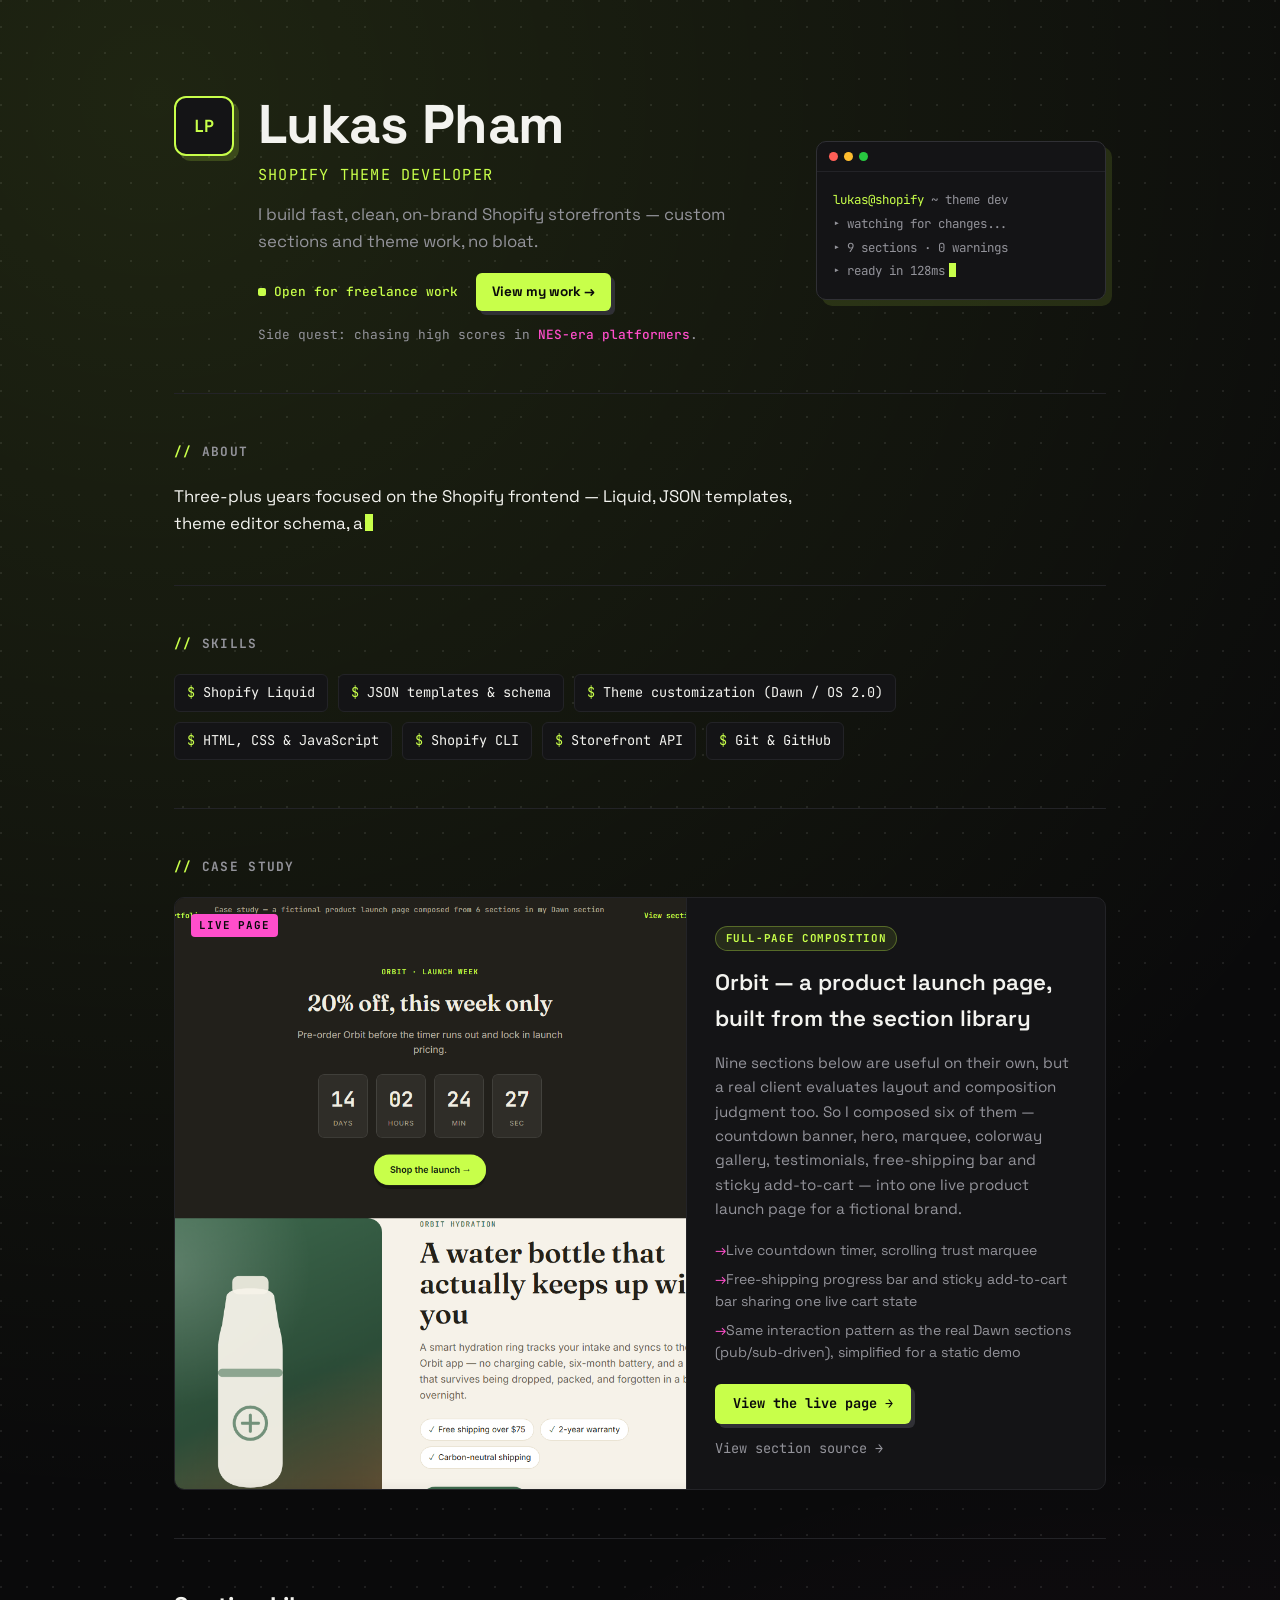
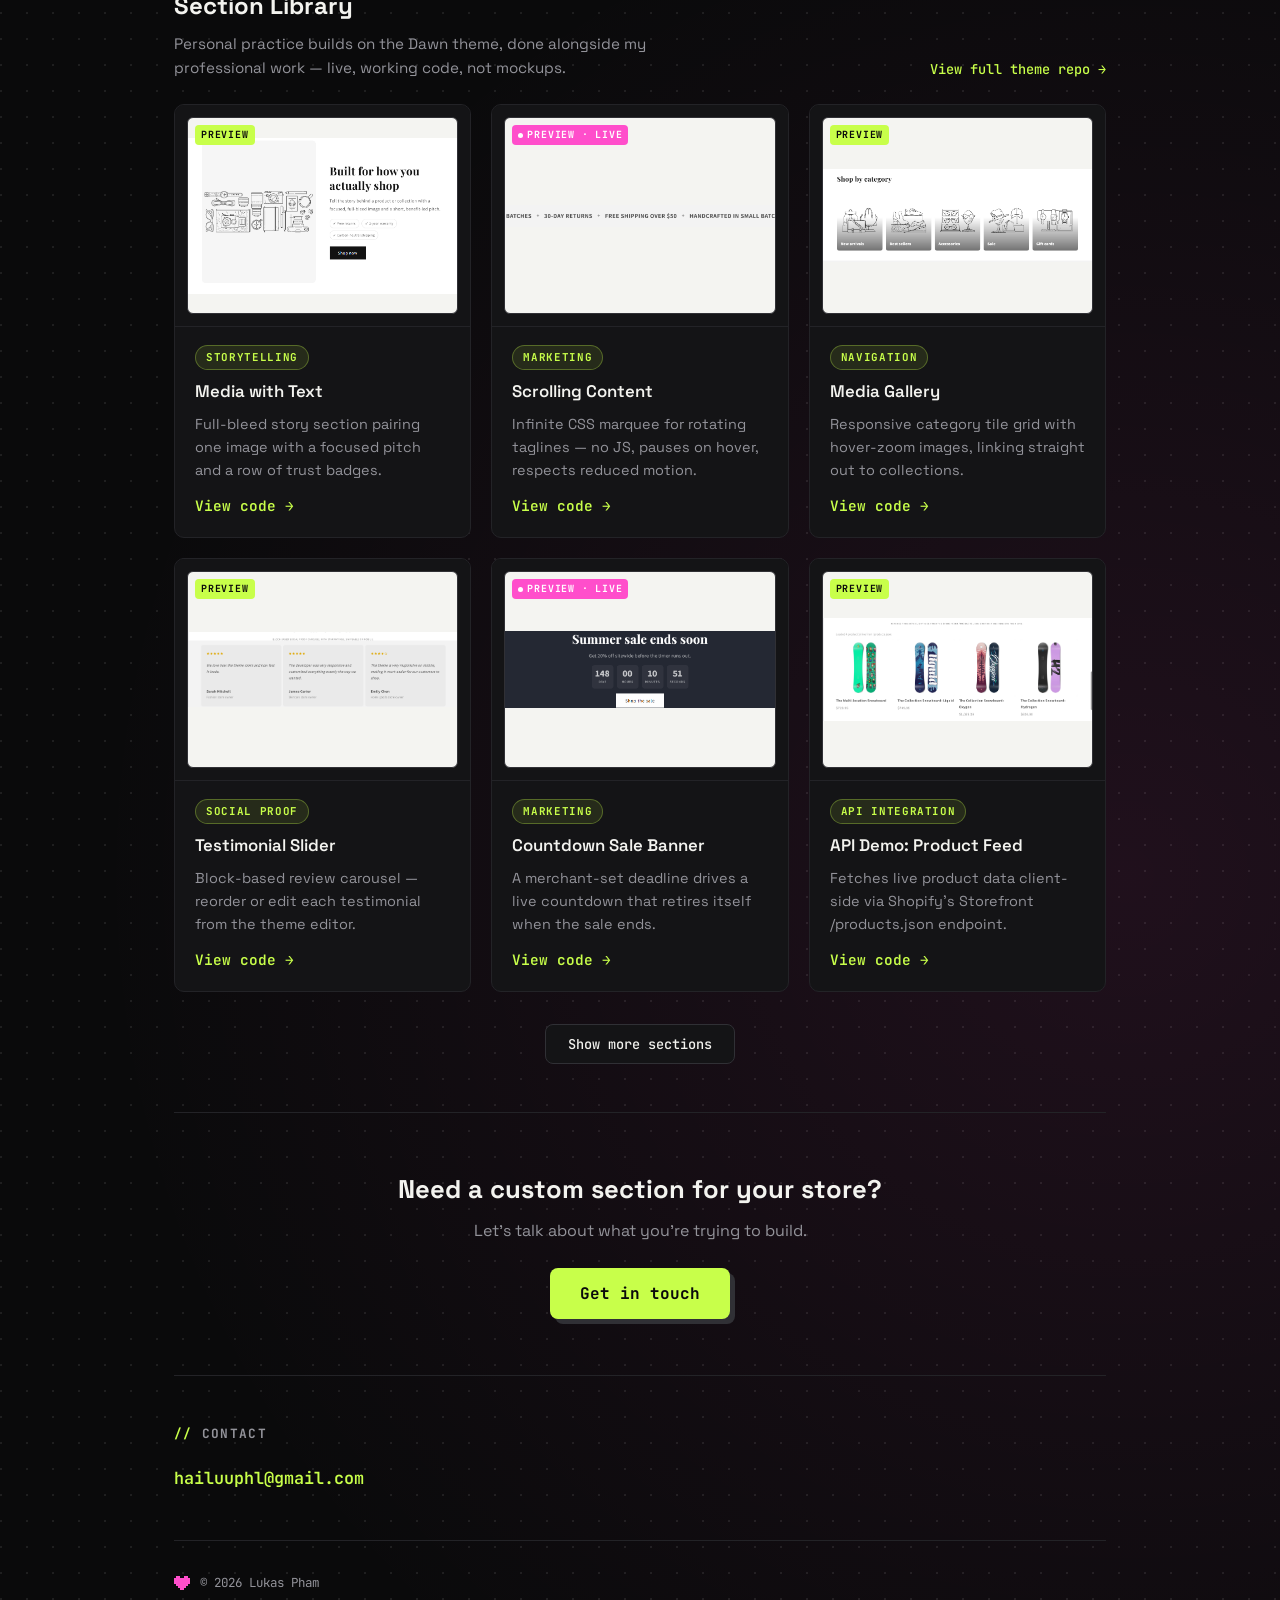
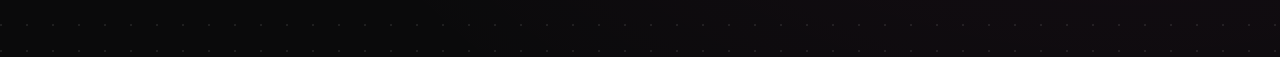
==== commit 10116e91: "Add typewriter effect to About text; fix section spacing on case study About paragraph now types its" ====
--- a/index.html
+++ b/index.html
@@ -220,6 +220,26 @@
     font-size: 1.05rem;
     color: var(--text);
   }
+  .about__sr-only {
+    position: absolute;
+    width: 1px;
+    height: 1px;
+    padding: 0;
+    margin: -1px;
+    overflow: hidden;
+    clip: rect(0, 0, 0, 0);
+    white-space: nowrap;
+    border: 0;
+  }
+  .about__cursor {
+    display: inline-block;
+    width: 8px;
+    height: 1.05em;
+    margin-left: 2px;
+    background: var(--accent);
+    vertical-align: -0.15em;
+    animation: blink 0.9s steps(1) infinite;
+  }
 
   /* Skills */
   .skills ul {
@@ -753,7 +773,7 @@
 
     <section class="about reveal">
       <h2>About</h2>
-      <p>
+      <p class="about__sr-only">
         Three-plus years focused on the Shopify frontend — Liquid, JSON
         templates, theme editor schema, and storefront JavaScript/CSS. My
         process starts with what the merchant actually needs, not just the
@@ -763,6 +783,7 @@
         to ship — and now opening up freelance capacity for exactly that
         kind of work.
       </p>
+      <p class="about__typed" data-typed aria-hidden="true"></p>
     </section>
 
     <section class="skills reveal">
@@ -1030,6 +1051,48 @@
         el.classList.add('is-visible');
       });
     }
+  </script>
+
+  <script>
+    (function () {
+      var target = document.querySelector('[data-typed]');
+      var source = document.querySelector('.about__sr-only');
+      if (!target || !source) return;
+
+      var fullText = source.textContent.replace(/\s+/g, ' ').trim();
+
+      if (!window.matchMedia('(prefers-reduced-motion: no-preference)').matches || !('IntersectionObserver' in window)) {
+        target.textContent = fullText;
+        return;
+      }
+
+      var cursor = document.createElement('span');
+      cursor.className = 'about__cursor';
+
+      var started = false;
+      var typeObserver = new IntersectionObserver(function (entries) {
+        entries.forEach(function (entry) {
+          if (entry.isIntersecting && !started) {
+            started = true;
+            typeObserver.unobserve(entry.target);
+            typeText();
+          }
+        });
+      }, { threshold: 0.4 });
+      typeObserver.observe(target);
+
+      function typeText() {
+        var i = 0;
+        (function step() {
+          target.textContent = fullText.slice(0, i);
+          target.appendChild(cursor);
+          if (i <= fullText.length) {
+            i++;
+            window.setTimeout(step, 14);
+          }
+        })();
+      }
+    })();
   </script>
 
   <script>
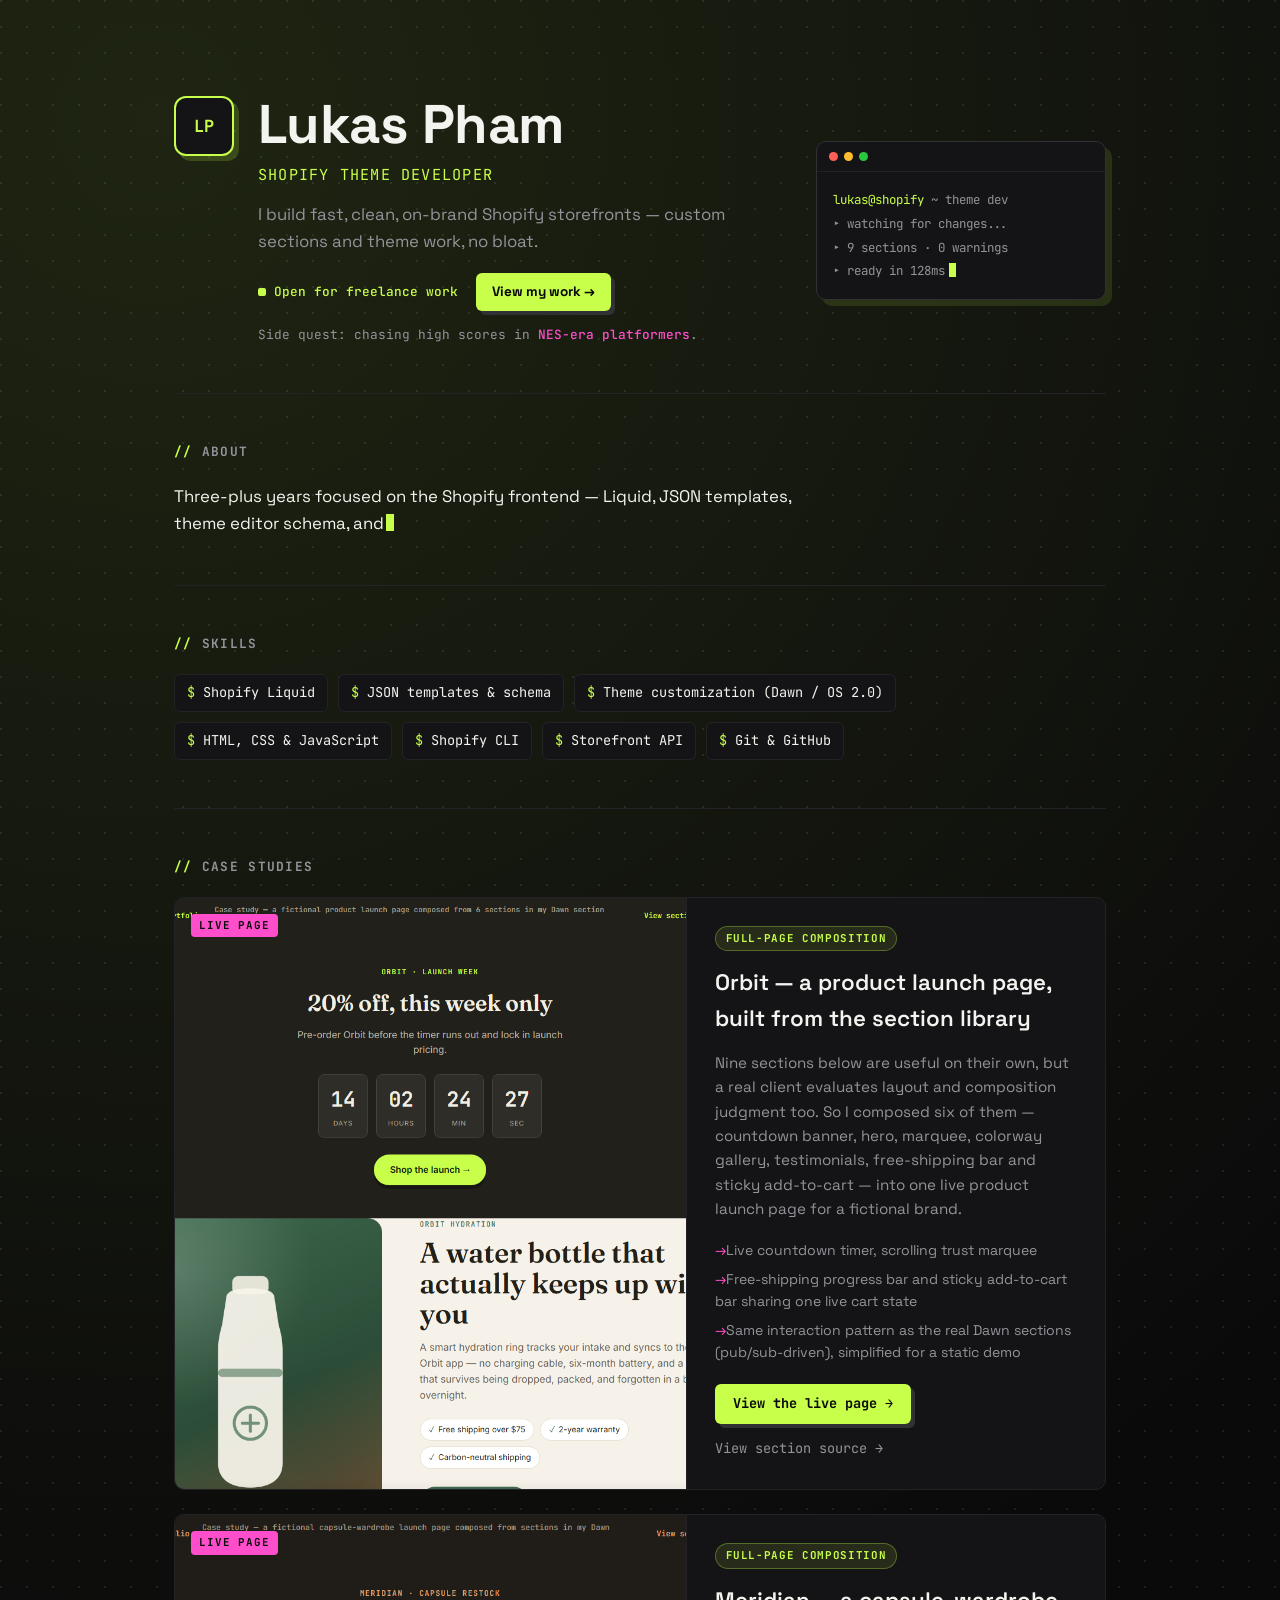
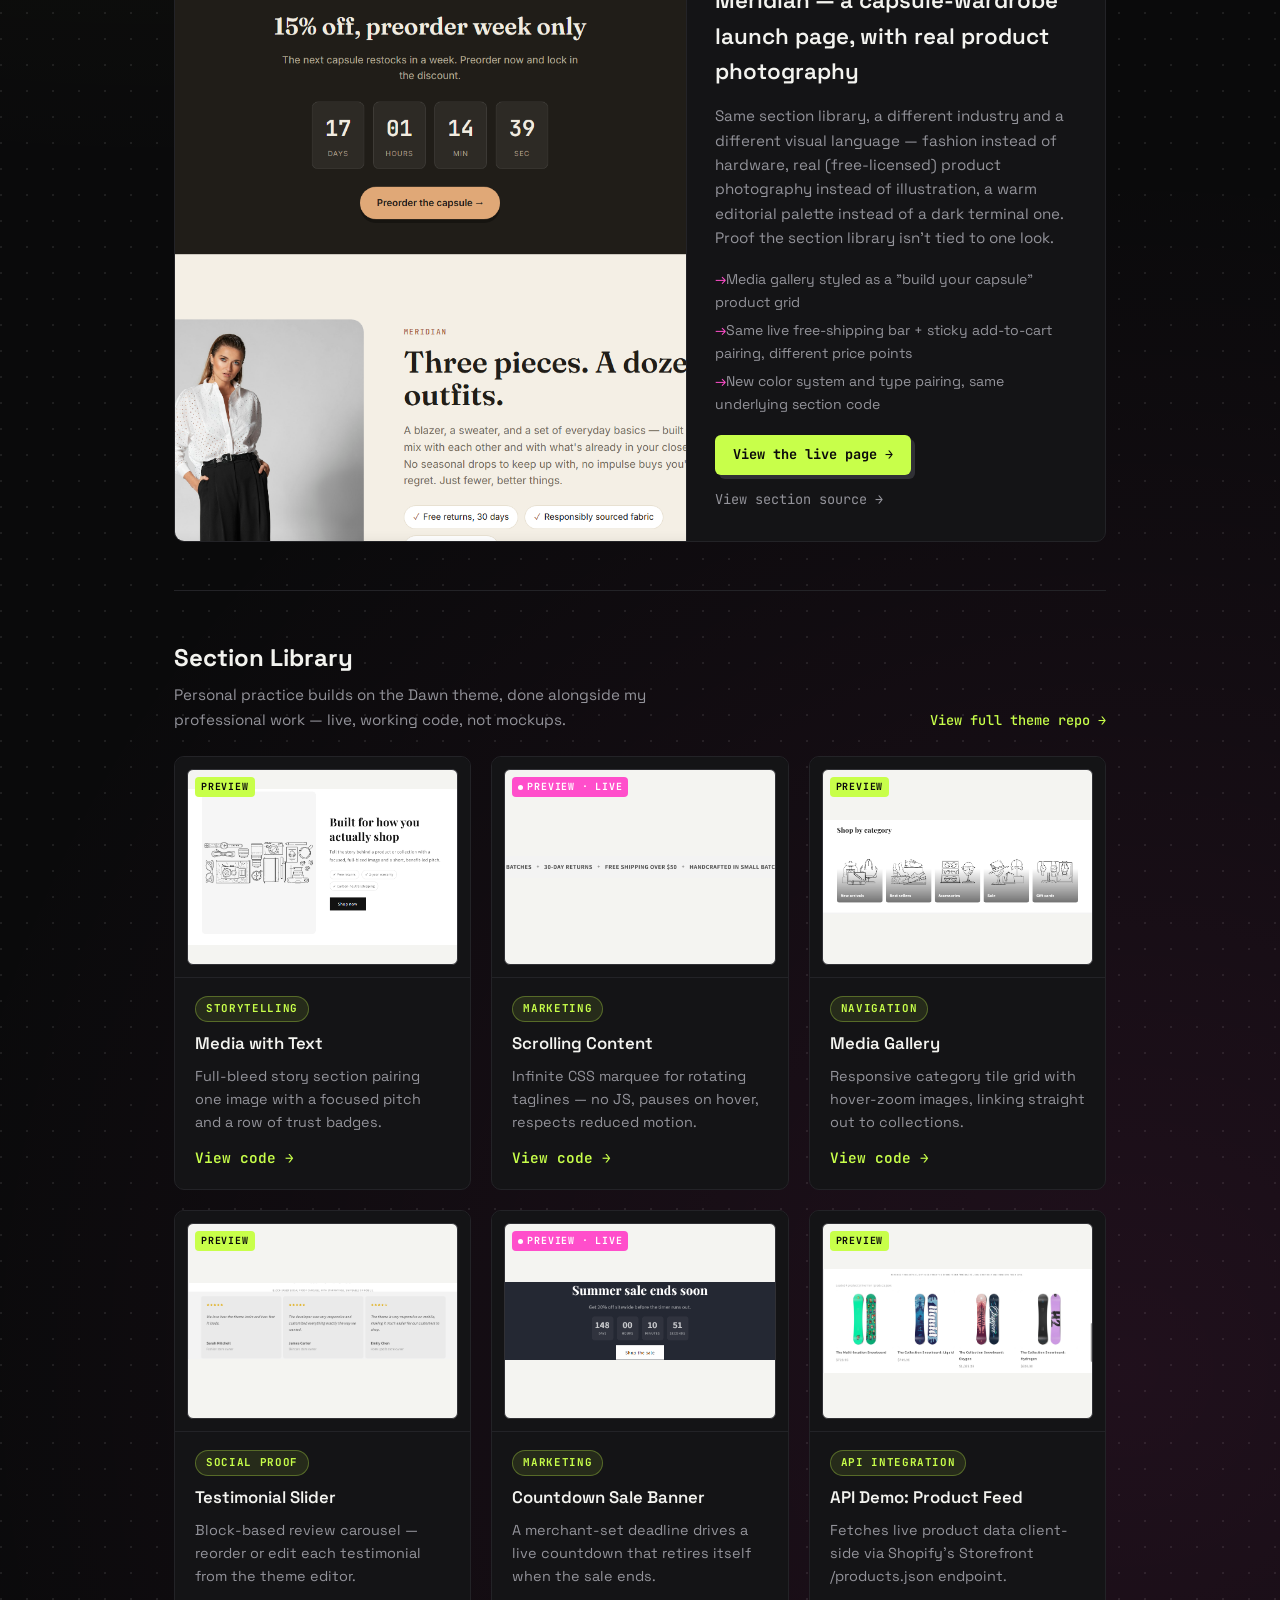
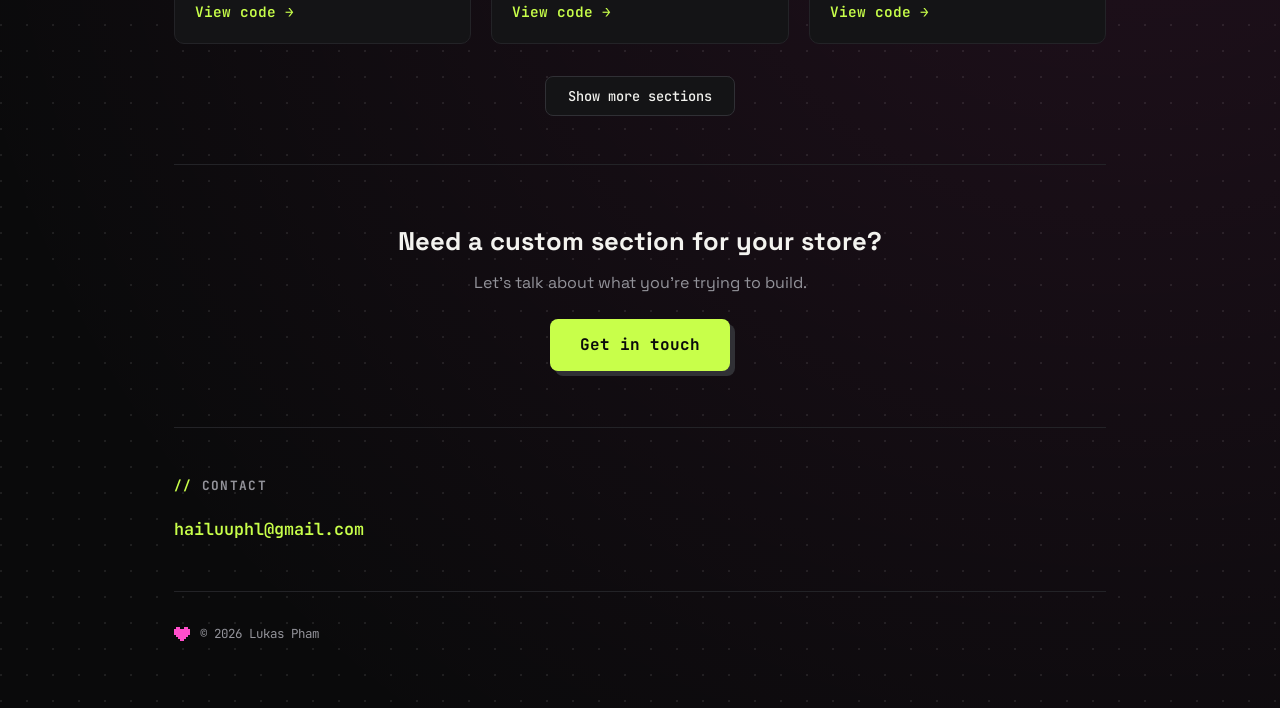
==== commit eef65a8d: "Add second case study: Meridian capsule-wardrobe launch page Same section library, different industr" ====
--- a/index.html
+++ b/index.html
@@ -270,6 +270,11 @@
   }
 
   /* Case study showcase */
+  .case-study-list {
+    display: flex;
+    flex-direction: column;
+    gap: 24px;
+  }
   .case-study {
     display: grid;
     grid-template-columns: 1fr;
@@ -800,24 +805,47 @@
     </section>
 
     <section class="case-study-section reveal">
-      <h2>Case Study</h2>
-      <div class="case-study">
-        <div class="case-study__media">
-          <span class="case-study__media-label">Live page</span>
-          <img src="assets/case-study.png" alt="Orbit case study landing page preview, showing a countdown banner and hero section">
-        </div>
-        <div class="case-study__body">
-          <span class="case-study__tag">Full-page composition</span>
-          <h3>Orbit — a product launch page, built from the section library</h3>
-          <p>Nine sections below are useful on their own, but a real client evaluates layout and composition judgment too. So I composed six of them — countdown banner, hero, marquee, colorway gallery, testimonials, free-shipping bar and sticky add-to-cart — into one live product launch page for a fictional brand.</p>
-          <ul class="case-study__list">
-            <li>Live countdown timer, scrolling trust marquee</li>
-            <li>Free-shipping progress bar and sticky add-to-cart bar sharing one live cart state</li>
-            <li>Same interaction pattern as the real Dawn sections (pub/sub-driven), simplified for a static demo</li>
-          </ul>
-          <div class="case-study__actions">
-            <a class="case-study__cta" href="case-study.html">View the live page →</a>
-            <a class="case-study__source" href="https://github.com/lukas-pham/dawn-theme-demo" target="_blank" rel="noopener">View section source →</a>
+      <h2>Case Studies</h2>
+      <div class="case-study-list">
+        <div class="case-study">
+          <div class="case-study__media">
+            <span class="case-study__media-label">Live page</span>
+            <img src="assets/case-study.png" alt="Orbit case study landing page preview, showing a countdown banner and hero section">
+          </div>
+          <div class="case-study__body">
+            <span class="case-study__tag">Full-page composition</span>
+            <h3>Orbit — a product launch page, built from the section library</h3>
+            <p>Nine sections below are useful on their own, but a real client evaluates layout and composition judgment too. So I composed six of them — countdown banner, hero, marquee, colorway gallery, testimonials, free-shipping bar and sticky add-to-cart — into one live product launch page for a fictional brand.</p>
+            <ul class="case-study__list">
+              <li>Live countdown timer, scrolling trust marquee</li>
+              <li>Free-shipping progress bar and sticky add-to-cart bar sharing one live cart state</li>
+              <li>Same interaction pattern as the real Dawn sections (pub/sub-driven), simplified for a static demo</li>
+            </ul>
+            <div class="case-study__actions">
+              <a class="case-study__cta" href="case-study.html">View the live page →</a>
+              <a class="case-study__source" href="https://github.com/lukas-pham/dawn-theme-demo" target="_blank" rel="noopener">View section source →</a>
+            </div>
+          </div>
+        </div>
+
+        <div class="case-study">
+          <div class="case-study__media">
+            <span class="case-study__media-label">Live page</span>
+            <img src="assets/case-study-fashion.png" alt="Meridian case study landing page preview, showing a countdown banner and hero section with real product photography">
+          </div>
+          <div class="case-study__body">
+            <span class="case-study__tag">Full-page composition</span>
+            <h3>Meridian — a capsule-wardrobe launch page, with real product photography</h3>
+            <p>Same section library, a different industry and a different visual language — fashion instead of hardware, real (free-licensed) product photography instead of illustration, a warm editorial palette instead of a dark terminal one. Proof the section library isn't tied to one look.</p>
+            <ul class="case-study__list">
+              <li>Media gallery styled as a "build your capsule" product grid</li>
+              <li>Same live free-shipping bar + sticky add-to-cart pairing, different price points</li>
+              <li>New color system and type pairing, same underlying section code</li>
+            </ul>
+            <div class="case-study__actions">
+              <a class="case-study__cta" href="case-study-fashion.html">View the live page →</a>
+              <a class="case-study__source" href="https://github.com/lukas-pham/dawn-theme-demo" target="_blank" rel="noopener">View section source →</a>
+            </div>
           </div>
         </div>
       </div>
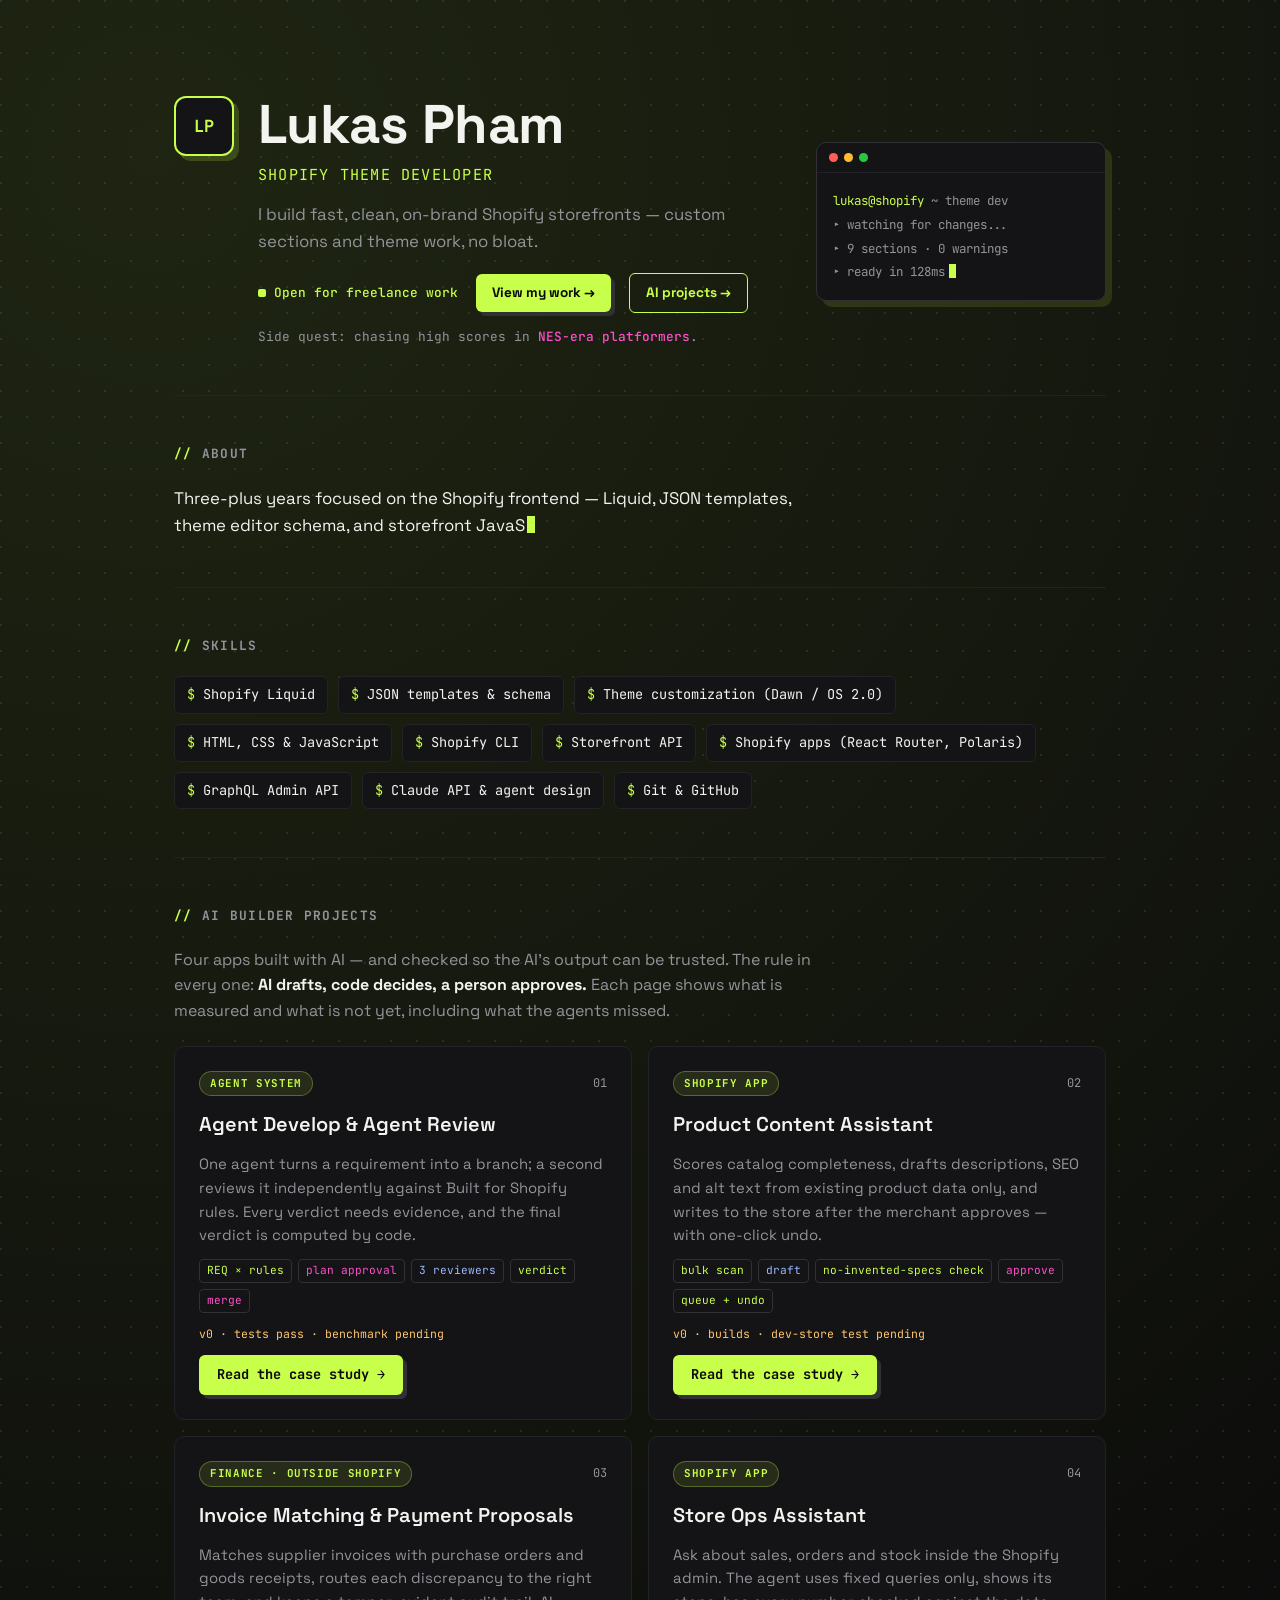
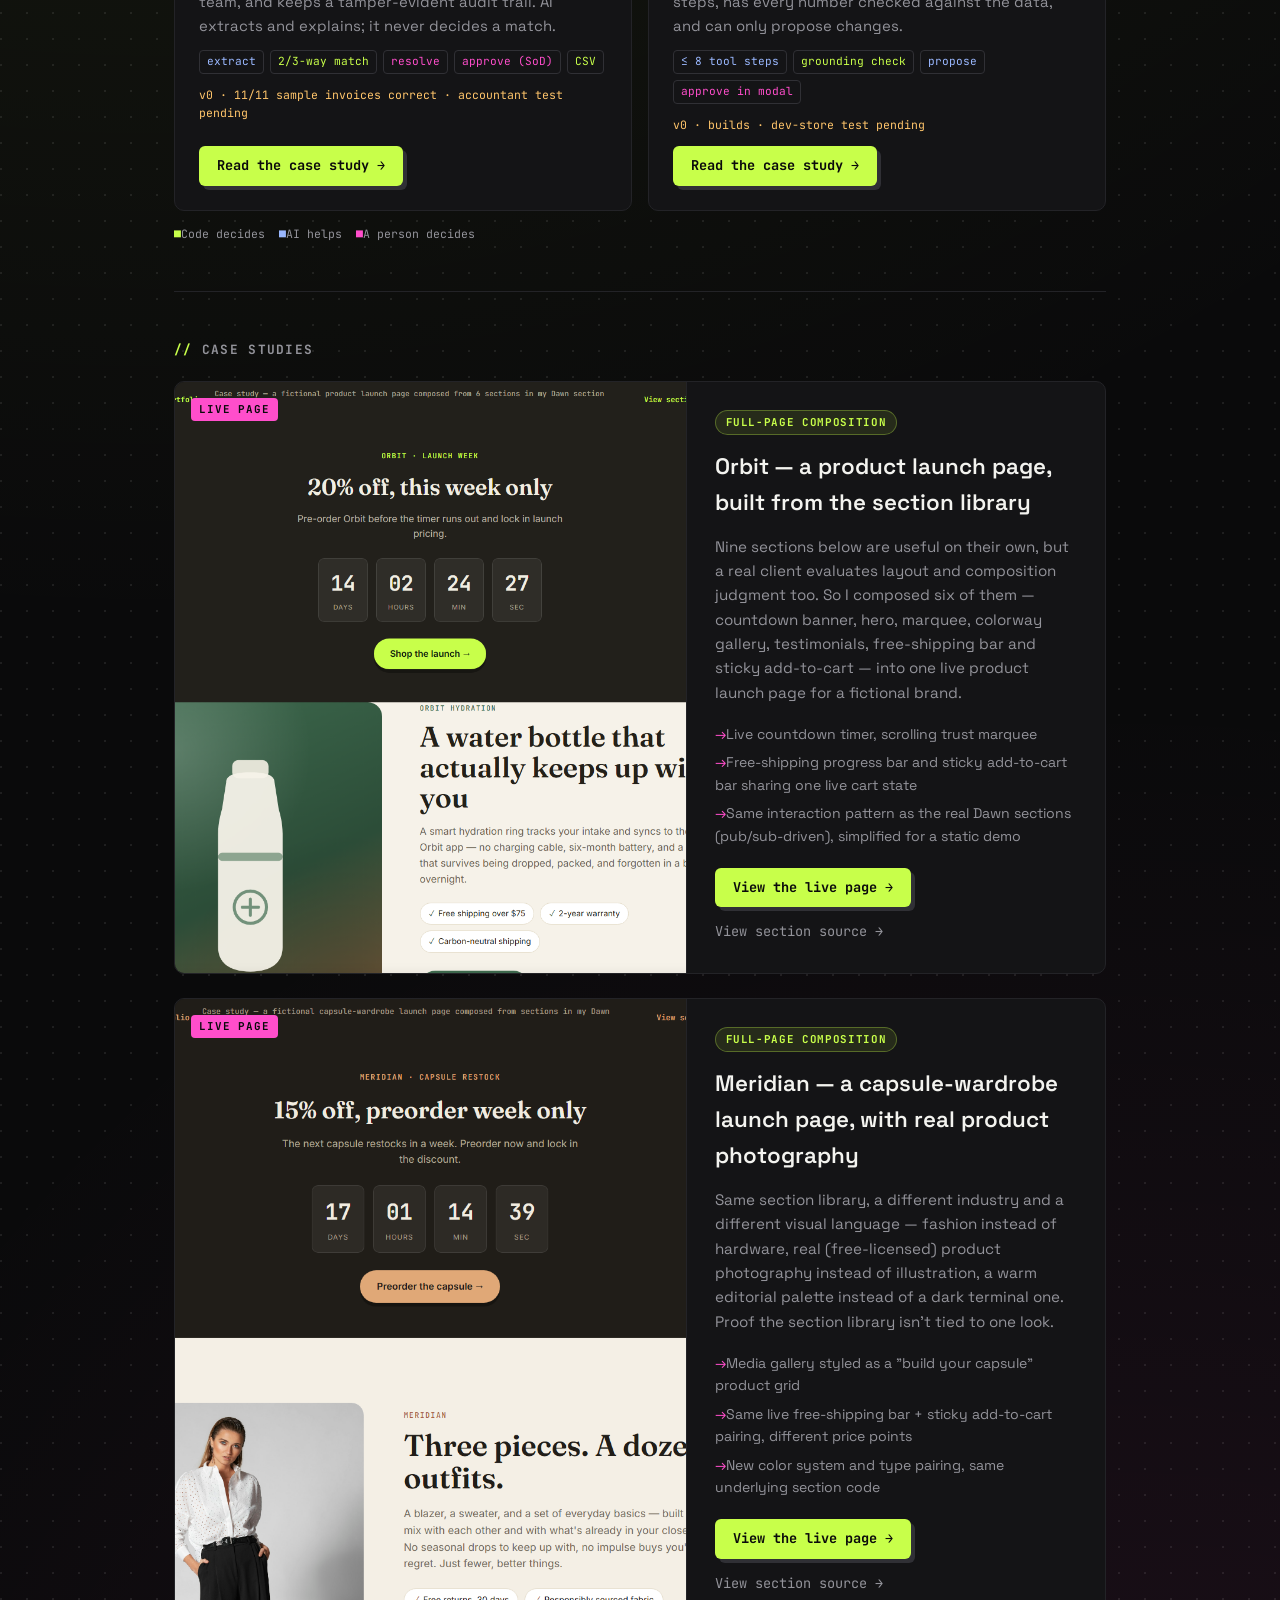
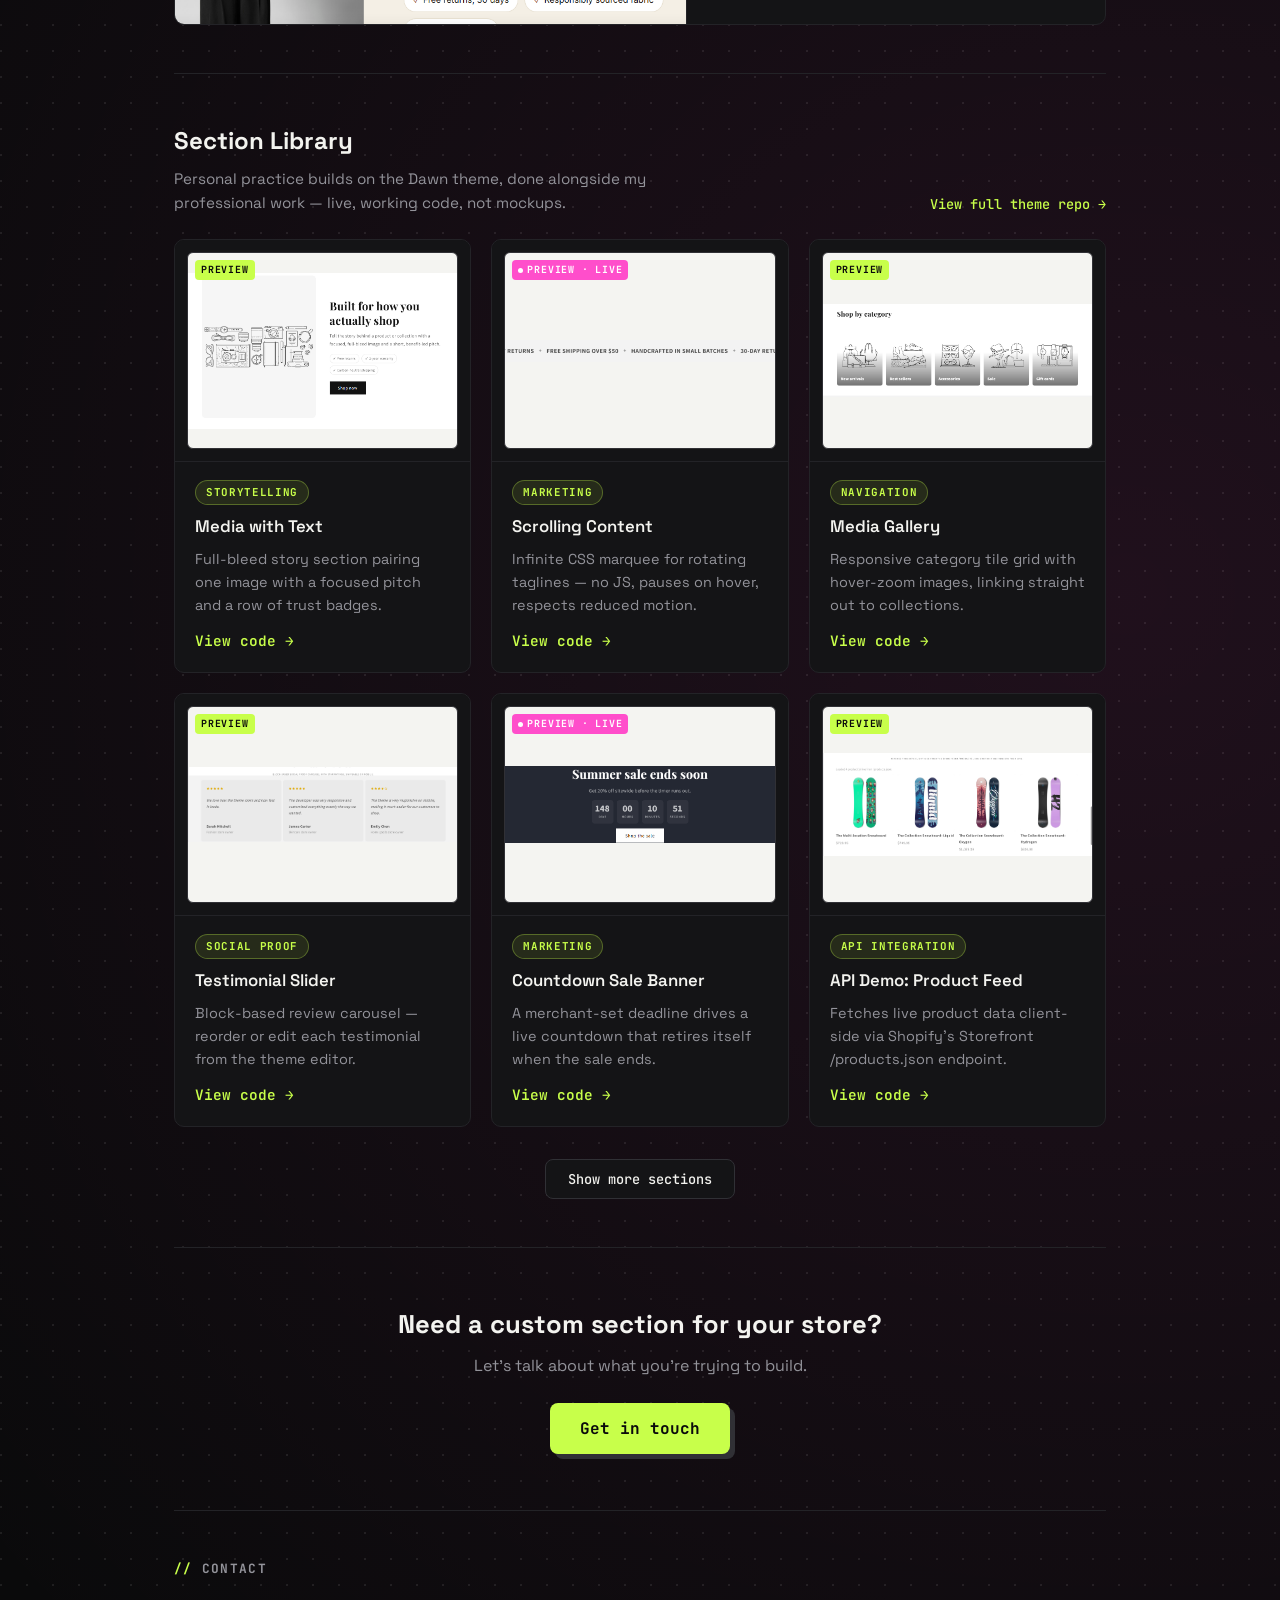
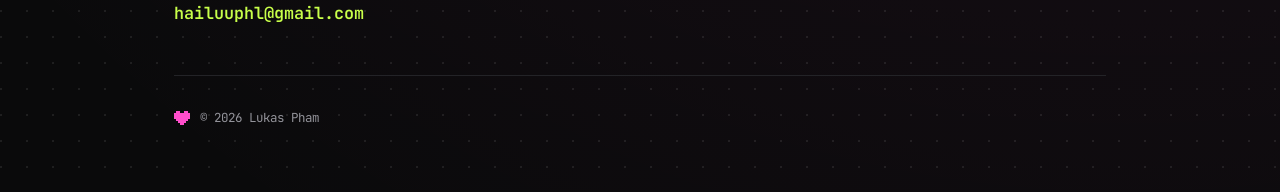
==== commit 52c95ddf: "Add AI Builder Projects section and four project case-study pages Co-Authored-By: Claude Opus 5.5 <n" ====
--- a/index.html
+++ b/index.html
@@ -183,6 +183,13 @@
     transform: translate(-2px, -2px);
     box-shadow: 6px 6px 0 var(--border-strong);
   }
+  .hero__cta--ghost {
+    color: var(--accent);
+    background: transparent;
+    border: 1px solid var(--accent);
+    box-shadow: none;
+  }
+  .hero__cta--ghost:hover { box-shadow: none; background: rgba(200, 255, 74, 0.08); }
   .hero__aside {
     margin: 0;
     font-family: var(--font-mono);
@@ -268,6 +275,97 @@
     border-color: var(--accent);
     transform: translateY(-2px);
   }
+
+  /* AI builder projects */
+  .ai-intro {
+    margin: 0 0 22px;
+    max-width: 680px;
+    color: var(--text-muted);
+  }
+  .ai-intro strong { color: var(--text); }
+  .ai-grid {
+    display: grid;
+    grid-template-columns: 1fr;
+    gap: 16px;
+  }
+  @media screen and (min-width: 760px) {
+    .ai-grid { grid-template-columns: 1fr 1fr; }
+  }
+  .ai-card {
+    display: flex;
+    flex-direction: column;
+    gap: 12px;
+    padding: 24px;
+    border: 1px solid var(--border);
+    border-radius: var(--radius);
+    background: var(--bg-card);
+    transition: border-color 0.15s ease, transform 0.15s ease;
+  }
+  .ai-card:hover {
+    border-color: var(--border-strong);
+    transform: translateY(-2px);
+  }
+  .ai-card__top {
+    display: flex;
+    justify-content: space-between;
+    align-items: center;
+    gap: 10px;
+  }
+  .ai-card__num {
+    font-family: var(--font-mono);
+    font-size: 0.75rem;
+    color: var(--text-muted);
+  }
+  .ai-card h3 {
+    margin: 0;
+    font-size: 1.25rem;
+    font-weight: 600;
+  }
+  .ai-card p {
+    margin: 0;
+    font-size: 0.93rem;
+    color: var(--text-muted);
+  }
+  .ai-card__flow {
+    display: flex;
+    flex-wrap: wrap;
+    gap: 6px;
+    font-family: var(--font-mono);
+    font-size: 0.7rem;
+  }
+  .ai-card__flow span {
+    border-radius: 4px;
+    padding: 2px 7px;
+    border: 1px solid var(--border-strong);
+  }
+  .ai-card__flow .f-code { color: var(--accent); }
+  .ai-card__flow .f-ai { color: #9ab8ff; }
+  .ai-card__flow .f-human { color: var(--accent-alt); }
+  .ai-card__status {
+    font-family: var(--font-mono);
+    font-size: 0.72rem;
+    color: #ffc56b;
+  }
+  .ai-card__actions {
+    margin-top: auto;
+    display: flex;
+    flex-wrap: wrap;
+    gap: 14px;
+    align-items: center;
+  }
+  .ai-legend {
+    display: flex;
+    flex-wrap: wrap;
+    gap: 14px;
+    margin-top: 14px;
+    font-family: var(--font-mono);
+    font-size: 0.72rem;
+    color: var(--text-muted);
+  }
+  .ai-legend span::before { content: "\25A0 "; }
+  .ai-legend .f-code::before { color: var(--accent); }
+  .ai-legend .f-ai::before { color: #9ab8ff; }
+  .ai-legend .f-human::before { color: var(--accent-alt); }
 
   /* Case study showcase */
   .case-study-list {
@@ -759,6 +857,7 @@
           <div class="hero__row">
             <span class="hero__status">Open for freelance work</span>
             <a class="hero__cta" href="#work">View my work →</a>
+            <a class="hero__cta hero__cta--ghost" href="#ai-projects">AI projects →</a>
           </div>
           <p class="hero__aside">Side quest: chasing high scores in <strong>NES-era platformers</strong>.</p>
         </div>
@@ -800,8 +899,86 @@
         <li>HTML, CSS &amp; JavaScript</li>
         <li>Shopify CLI</li>
         <li>Storefront API</li>
+        <li>Shopify apps (React Router, Polaris)</li>
+        <li>GraphQL Admin API</li>
+        <li>Claude API &amp; agent design</li>
         <li>Git &amp; GitHub</li>
       </ul>
+    </section>
+
+    <section class="ai-section reveal" id="ai-projects">
+      <h2>AI Builder Projects</h2>
+      <p class="ai-intro">
+        Four apps built with AI — and checked so the AI's output can be trusted.
+        The rule in every one: <strong>AI drafts, code decides, a person approves.</strong>
+        Each page shows what is measured and what is not yet, including what the agents missed.
+      </p>
+      <div class="ai-grid">
+        <article class="ai-card">
+          <div class="ai-card__top">
+            <span class="case-study__tag">Agent system</span>
+            <span class="ai-card__num">01</span>
+          </div>
+          <h3>Agent Develop &amp; Agent Review</h3>
+          <p>One agent turns a requirement into a branch; a second reviews it independently against Built for Shopify rules. Every verdict needs evidence, and the final verdict is computed by code.</p>
+          <div class="ai-card__flow" aria-label="Flow">
+            <span class="f-code">REQ × rules</span><span class="f-human">plan approval</span><span class="f-ai">3 reviewers</span><span class="f-code">verdict</span><span class="f-human">merge</span>
+          </div>
+          <span class="ai-card__status">v0 · tests pass · benchmark pending</span>
+          <div class="ai-card__actions">
+            <a class="case-study__cta" href="ai-agent-review.html">Read the case study →</a>
+          </div>
+        </article>
+
+        <article class="ai-card">
+          <div class="ai-card__top">
+            <span class="case-study__tag">Shopify app</span>
+            <span class="ai-card__num">02</span>
+          </div>
+          <h3>Product Content Assistant</h3>
+          <p>Scores catalog completeness, drafts descriptions, SEO and alt text from existing product data only, and writes to the store after the merchant approves — with one-click undo.</p>
+          <div class="ai-card__flow" aria-label="Flow">
+            <span class="f-code">bulk scan</span><span class="f-ai">draft</span><span class="f-code">no-invented-specs check</span><span class="f-human">approve</span><span class="f-code">queue + undo</span>
+          </div>
+          <span class="ai-card__status">v0 · builds · dev-store test pending</span>
+          <div class="ai-card__actions">
+            <a class="case-study__cta" href="ai-product-content.html">Read the case study →</a>
+          </div>
+        </article>
+
+        <article class="ai-card">
+          <div class="ai-card__top">
+            <span class="case-study__tag">Finance · outside Shopify</span>
+            <span class="ai-card__num">03</span>
+          </div>
+          <h3>Invoice Matching &amp; Payment Proposals</h3>
+          <p>Matches supplier invoices with purchase orders and goods receipts, routes each discrepancy to the right team, and keeps a tamper-evident audit trail. AI extracts and explains; it never decides a match.</p>
+          <div class="ai-card__flow" aria-label="Flow">
+            <span class="f-ai">extract</span><span class="f-code">2/3-way match</span><span class="f-human">resolve</span><span class="f-human">approve (SoD)</span><span class="f-code">CSV</span>
+          </div>
+          <span class="ai-card__status">v0 · 11/11 sample invoices correct · accountant test pending</span>
+          <div class="ai-card__actions">
+            <a class="case-study__cta" href="ai-invoice-matching.html">Read the case study →</a>
+          </div>
+        </article>
+
+        <article class="ai-card">
+          <div class="ai-card__top">
+            <span class="case-study__tag">Shopify app</span>
+            <span class="ai-card__num">04</span>
+          </div>
+          <h3>Store Ops Assistant</h3>
+          <p>Ask about sales, orders and stock inside the Shopify admin. The agent uses fixed queries only, shows its steps, has every number checked against the data, and can only propose changes.</p>
+          <div class="ai-card__flow" aria-label="Flow">
+            <span class="f-ai">≤ 8 tool steps</span><span class="f-code">grounding check</span><span class="f-ai">propose</span><span class="f-human">approve in modal</span>
+          </div>
+          <span class="ai-card__status">v0 · builds · dev-store test pending</span>
+          <div class="ai-card__actions">
+            <a class="case-study__cta" href="ai-store-ops.html">Read the case study →</a>
+          </div>
+        </article>
+      </div>
+      <div class="ai-legend"><span class="f-code">Code decides</span><span class="f-ai">AI helps</span><span class="f-human">A person decides</span></div>
     </section>
 
     <section class="case-study-section reveal">
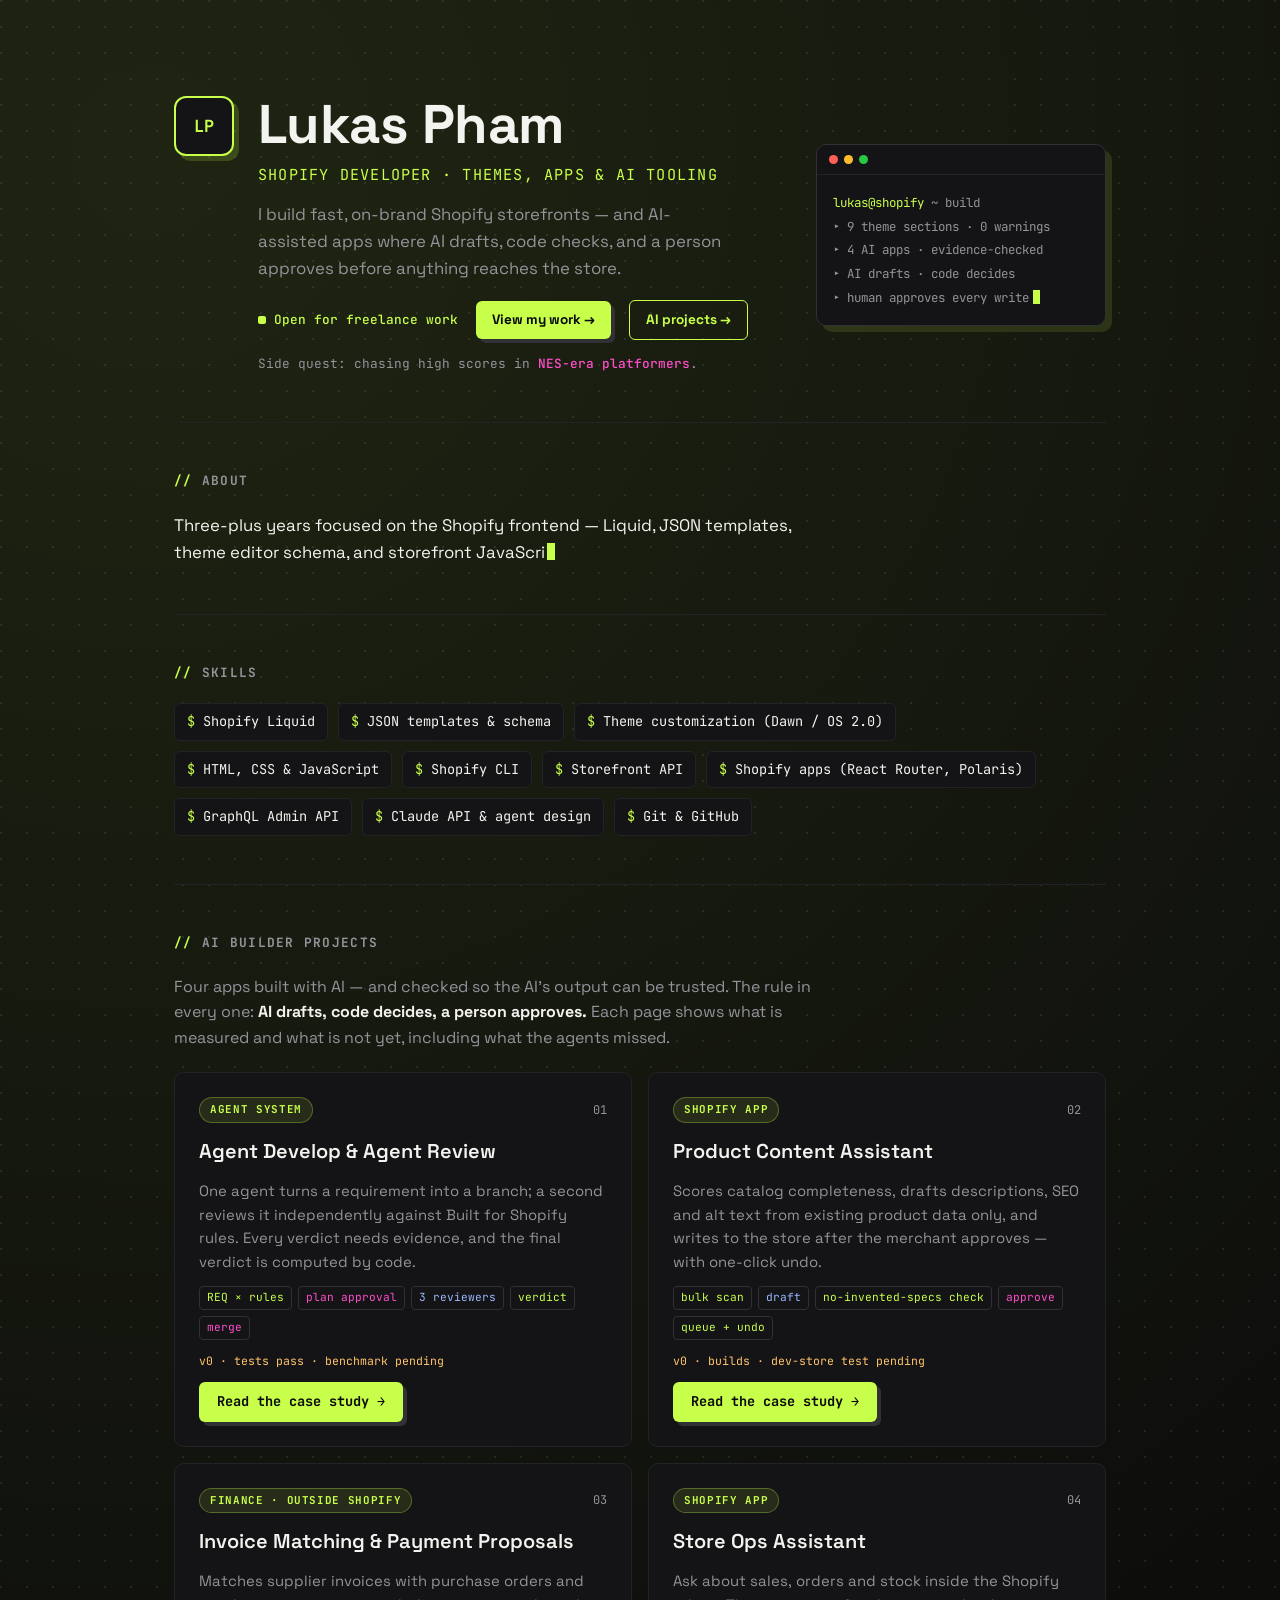
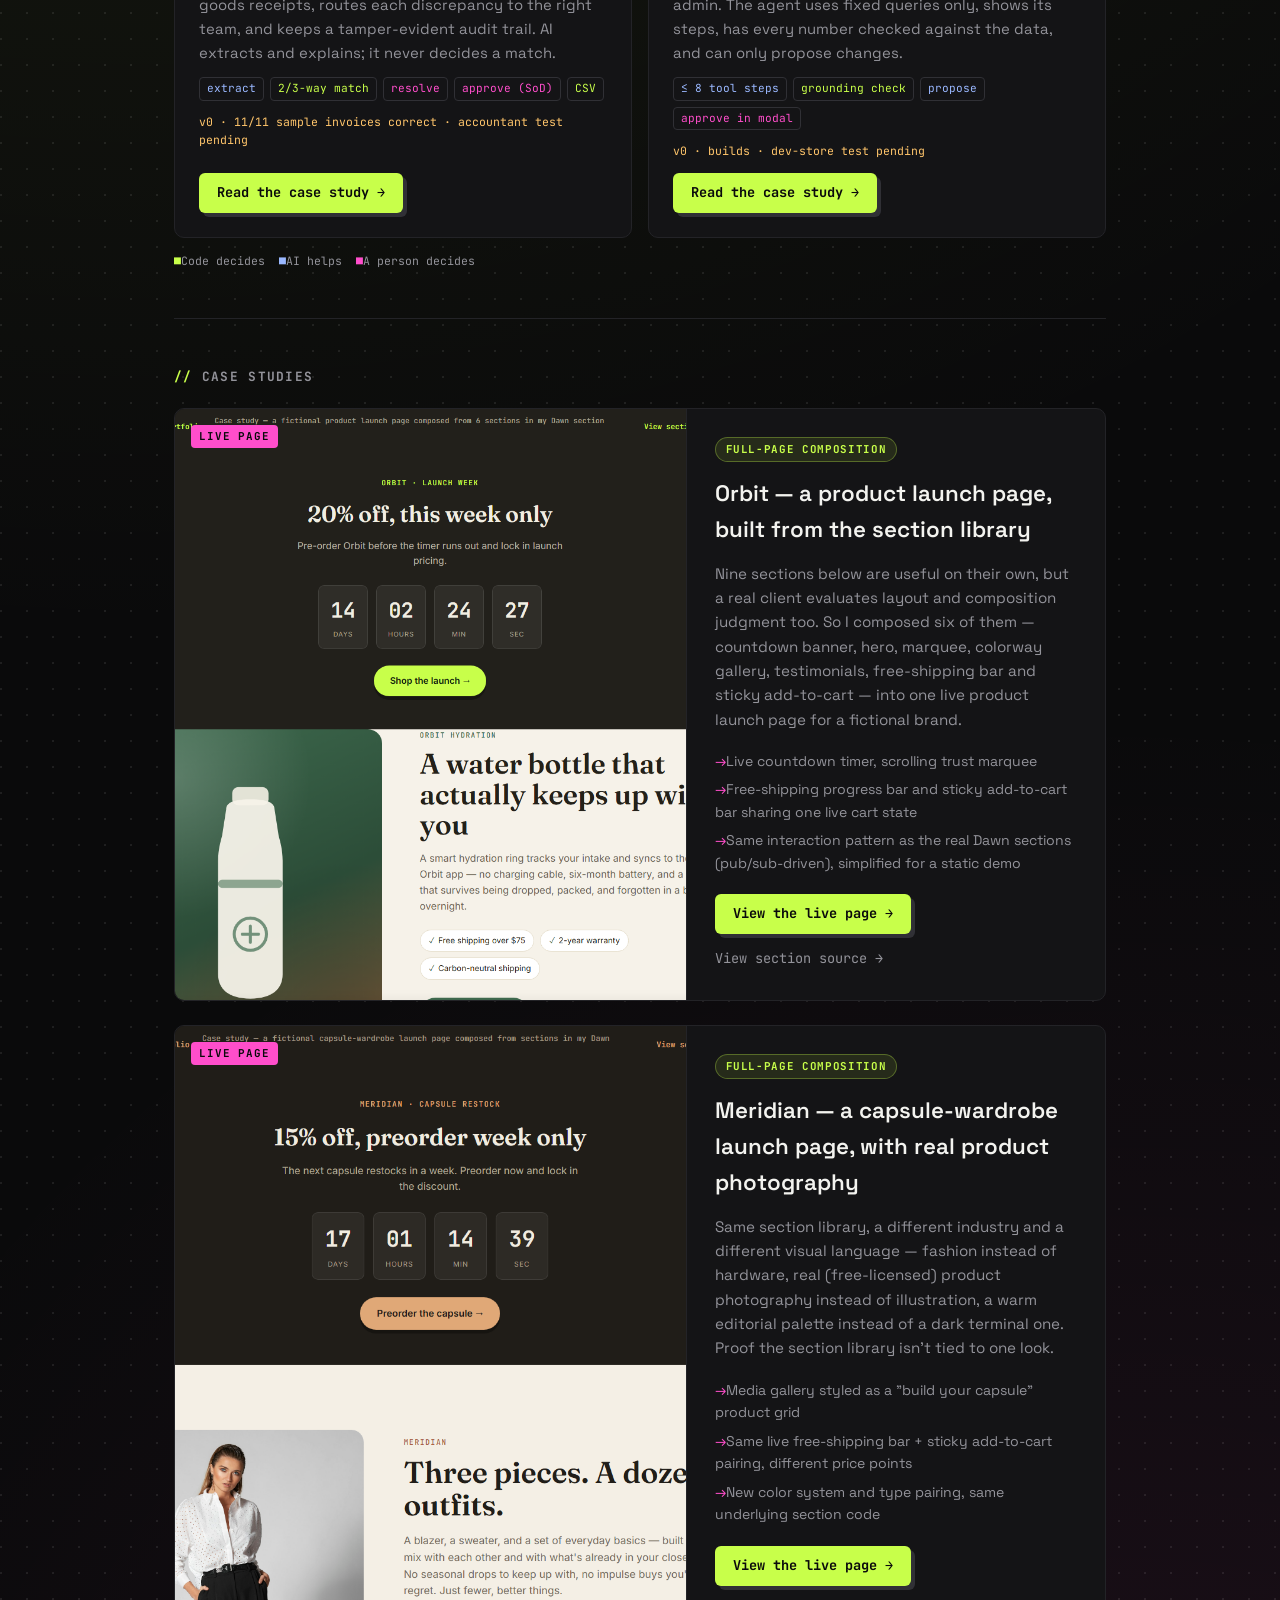
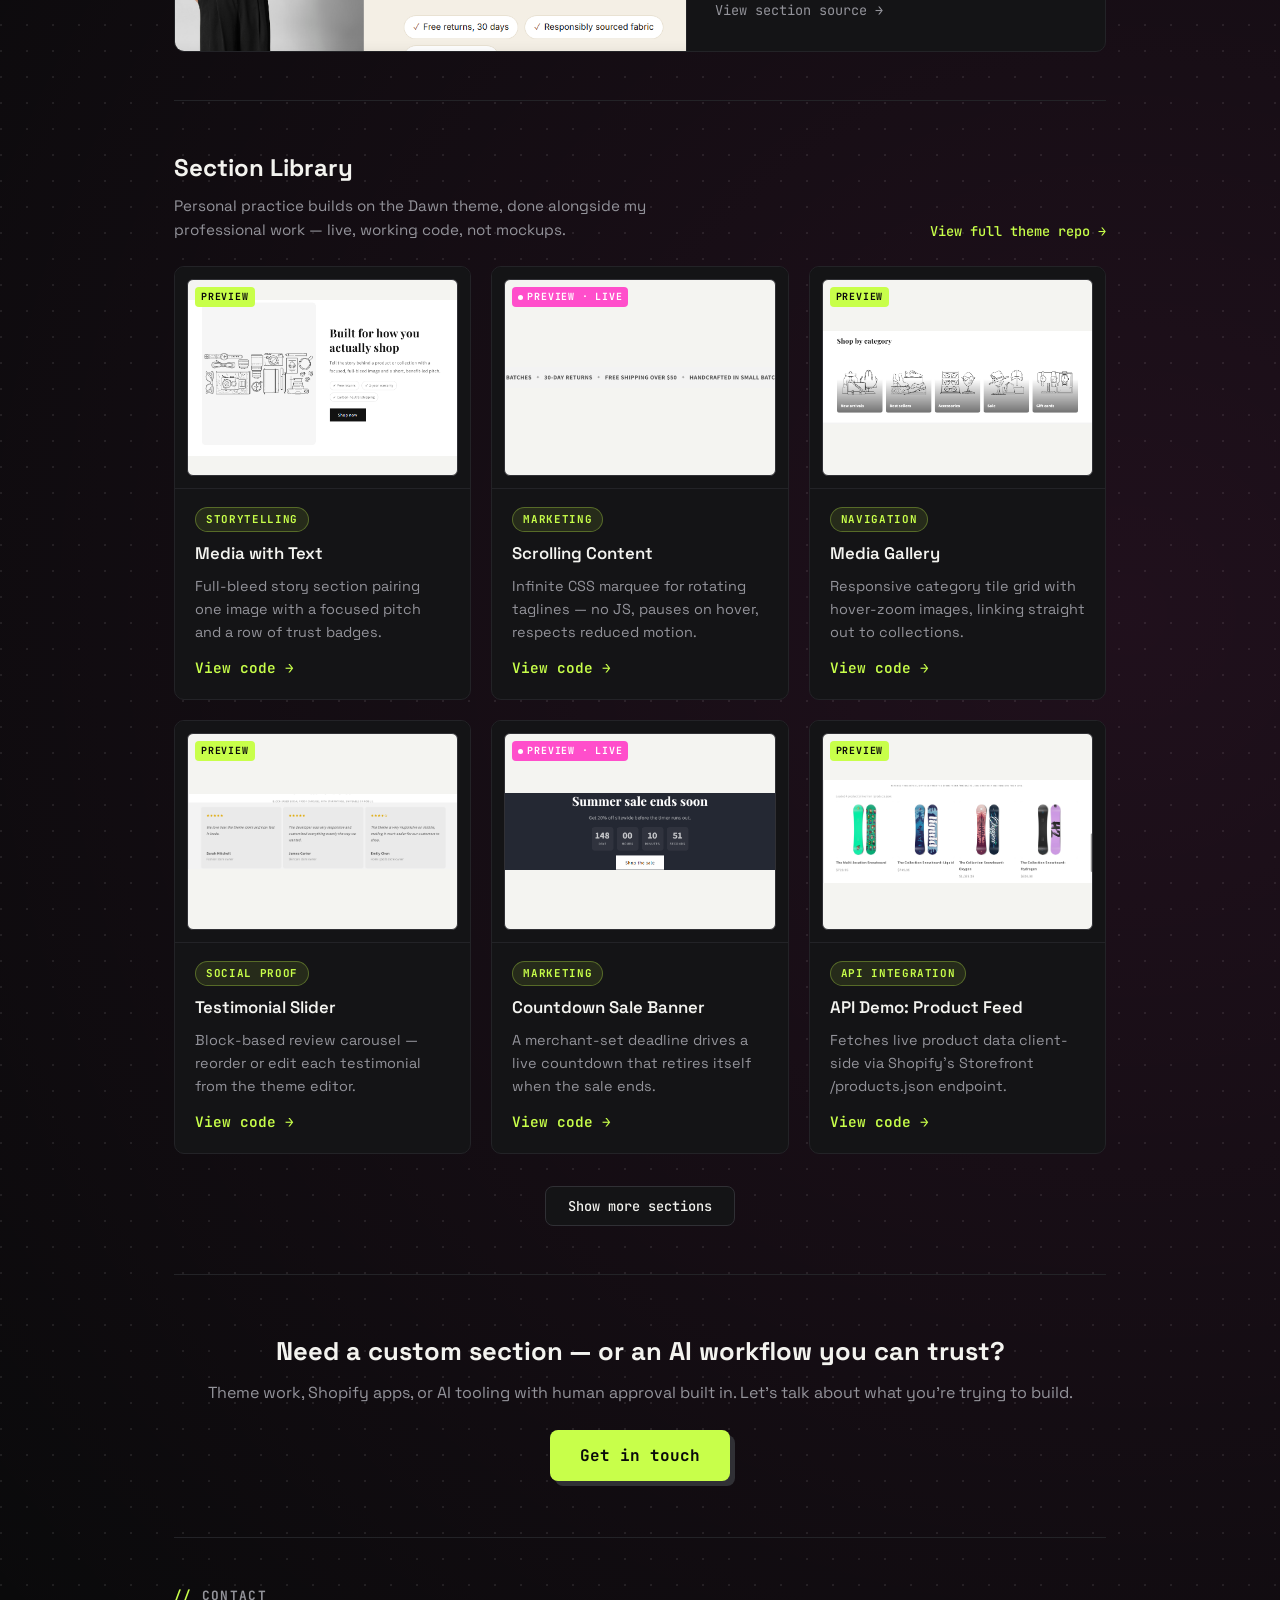
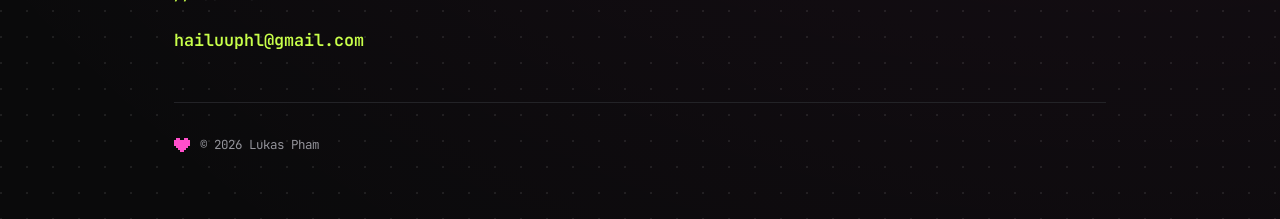
==== commit 7b073cca: "Update home page copy for themes, apps and AI tooling Co-Authored-By: Claude Opus 5.5 <noreply@anthr" ====
--- a/index.html
+++ b/index.html
@@ -3,8 +3,8 @@
 <head>
 <meta charset="UTF-8">
 <meta name="viewport" content="width=device-width, initial-scale=1.0">
-<title>Lukas Pham — Shopify Theme Developer</title>
-<meta name="description" content="Shopify theme developer specializing in Liquid, JSON templates, and Storefront API integrations. Browse a live section library of custom Shopify sections.">
+<title>Lukas Pham — Shopify Developer · Themes, Apps &amp; AI Tooling</title>
+<meta name="description" content="Shopify developer building fast storefronts and AI-assisted Shopify apps with human approval built in. Browse four AI builder projects and a live library of custom Shopify sections.">
 <link rel="preconnect" href="https://fonts.googleapis.com">
 <link rel="preconnect" href="https://fonts.gstatic.com" crossorigin>
 <link href="https://fonts.googleapis.com/css2?family=Space+Grotesk:wght@500;600;700&family=JetBrains+Mono:wght@400;500;700&display=swap" rel="stylesheet">
@@ -852,8 +852,8 @@
         <div class="hero__avatar" aria-hidden="true">LP</div>
         <div>
           <h1>Lukas Pham</h1>
-          <p class="tagline">Shopify Theme Developer</p>
-          <p class="hero__value">I build fast, clean, on-brand Shopify storefronts — custom sections and theme work, no bloat.</p>
+          <p class="tagline">Shopify Developer · Themes, Apps &amp; AI Tooling</p>
+          <p class="hero__value">I build fast, on-brand Shopify storefronts — and AI-assisted apps where AI drafts, code checks, and a person approves before anything reaches the store.</p>
           <div class="hero__row">
             <span class="hero__status">Open for freelance work</span>
             <a class="hero__cta" href="#work">View my work →</a>
@@ -867,10 +867,11 @@
           <span></span><span></span><span></span>
         </div>
         <div class="hero__terminal-body">
-          <p><span class="hero__terminal-prompt">lukas@shopify</span> ~ theme dev</p>
-          <p>&#9656; watching for changes...</p>
-          <p>&#9656; 9 sections &middot; 0 warnings</p>
-          <p>&#9656; ready in 128ms<span class="hero__terminal-cursor"></span></p>
+          <p><span class="hero__terminal-prompt">lukas@shopify</span> ~ build</p>
+          <p>&#9656; 9 theme sections &middot; 0 warnings</p>
+          <p>&#9656; 4 AI apps &middot; evidence-checked</p>
+          <p>&#9656; AI drafts &middot; code decides</p>
+          <p>&#9656; human approves every write<span class="hero__terminal-cursor"></span></p>
         </div>
       </div>
     </header>
@@ -881,11 +882,12 @@
         Three-plus years focused on the Shopify frontend — Liquid, JSON
         templates, theme editor schema, and storefront JavaScript/CSS. My
         process starts with what the merchant actually needs, not just the
-        spec as written, then builds it clean, fast, and easy for a
-        non-developer to manage from the theme editor afterward. The goal
-        every time is the same: a storefront the client is genuinely happy
-        to ship — and now opening up freelance capacity for exactly that
-        kind of work.
+        spec as written. Lately I also build Shopify apps and internal tools
+        with AI — and the checks around it: an independent review agent that
+        must prove its verdicts, validators that block invented facts, and an
+        approval step before anything touches a store. The goal is the same
+        either way: work the client is genuinely happy to ship — and I'm
+        opening up freelance capacity for exactly that.
       </p>
       <p class="about__typed" data-typed aria-hidden="true"></p>
     </section>
@@ -1198,8 +1200,8 @@
     </section>
 
     <div class="cta-banner reveal">
-      <h2>Need a custom section for your store?</h2>
-      <p>Let's talk about what you're trying to build.</p>
+      <h2>Need a custom section — or an AI workflow you can trust?</h2>
+      <p>Theme work, Shopify apps, or AI tooling with human approval built in. Let's talk about what you're trying to build.</p>
       <a class="button" href="mailto:hailuuphl@gmail.com">Get in touch</a>
     </div>
 
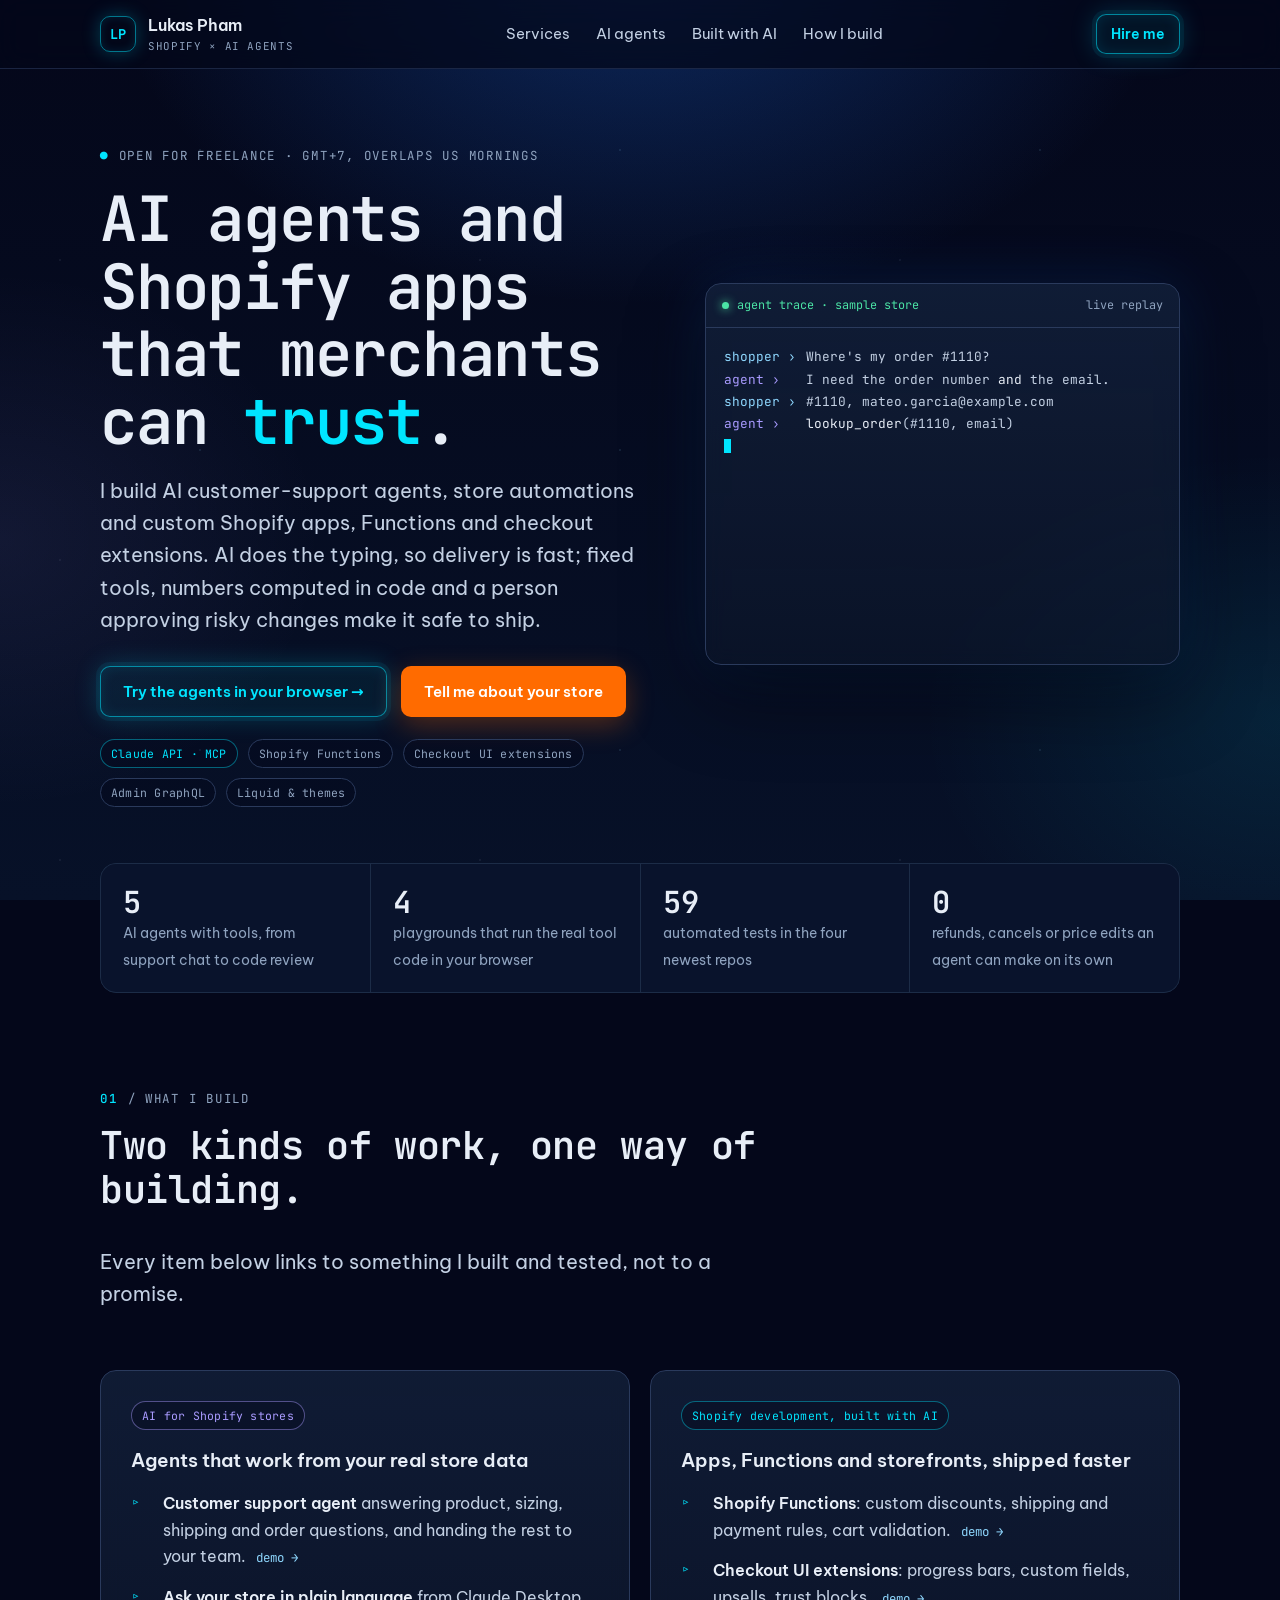
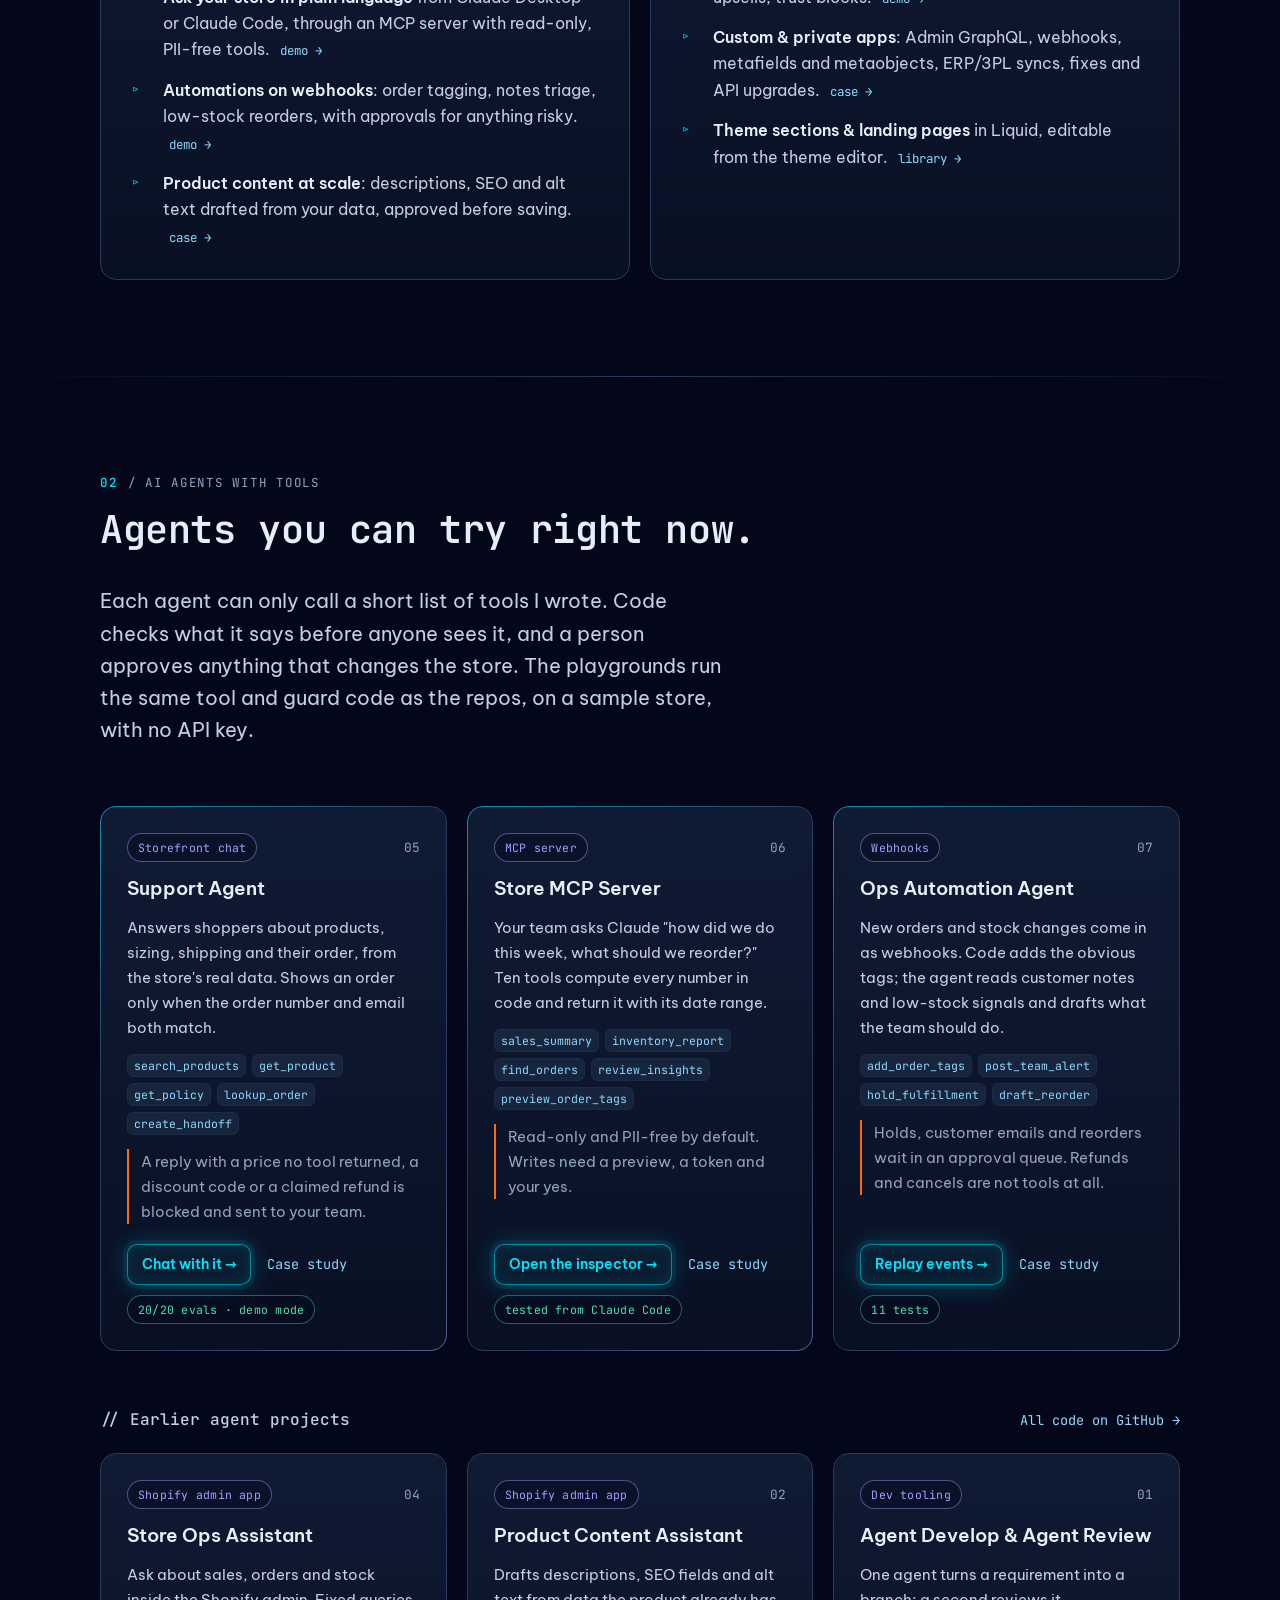
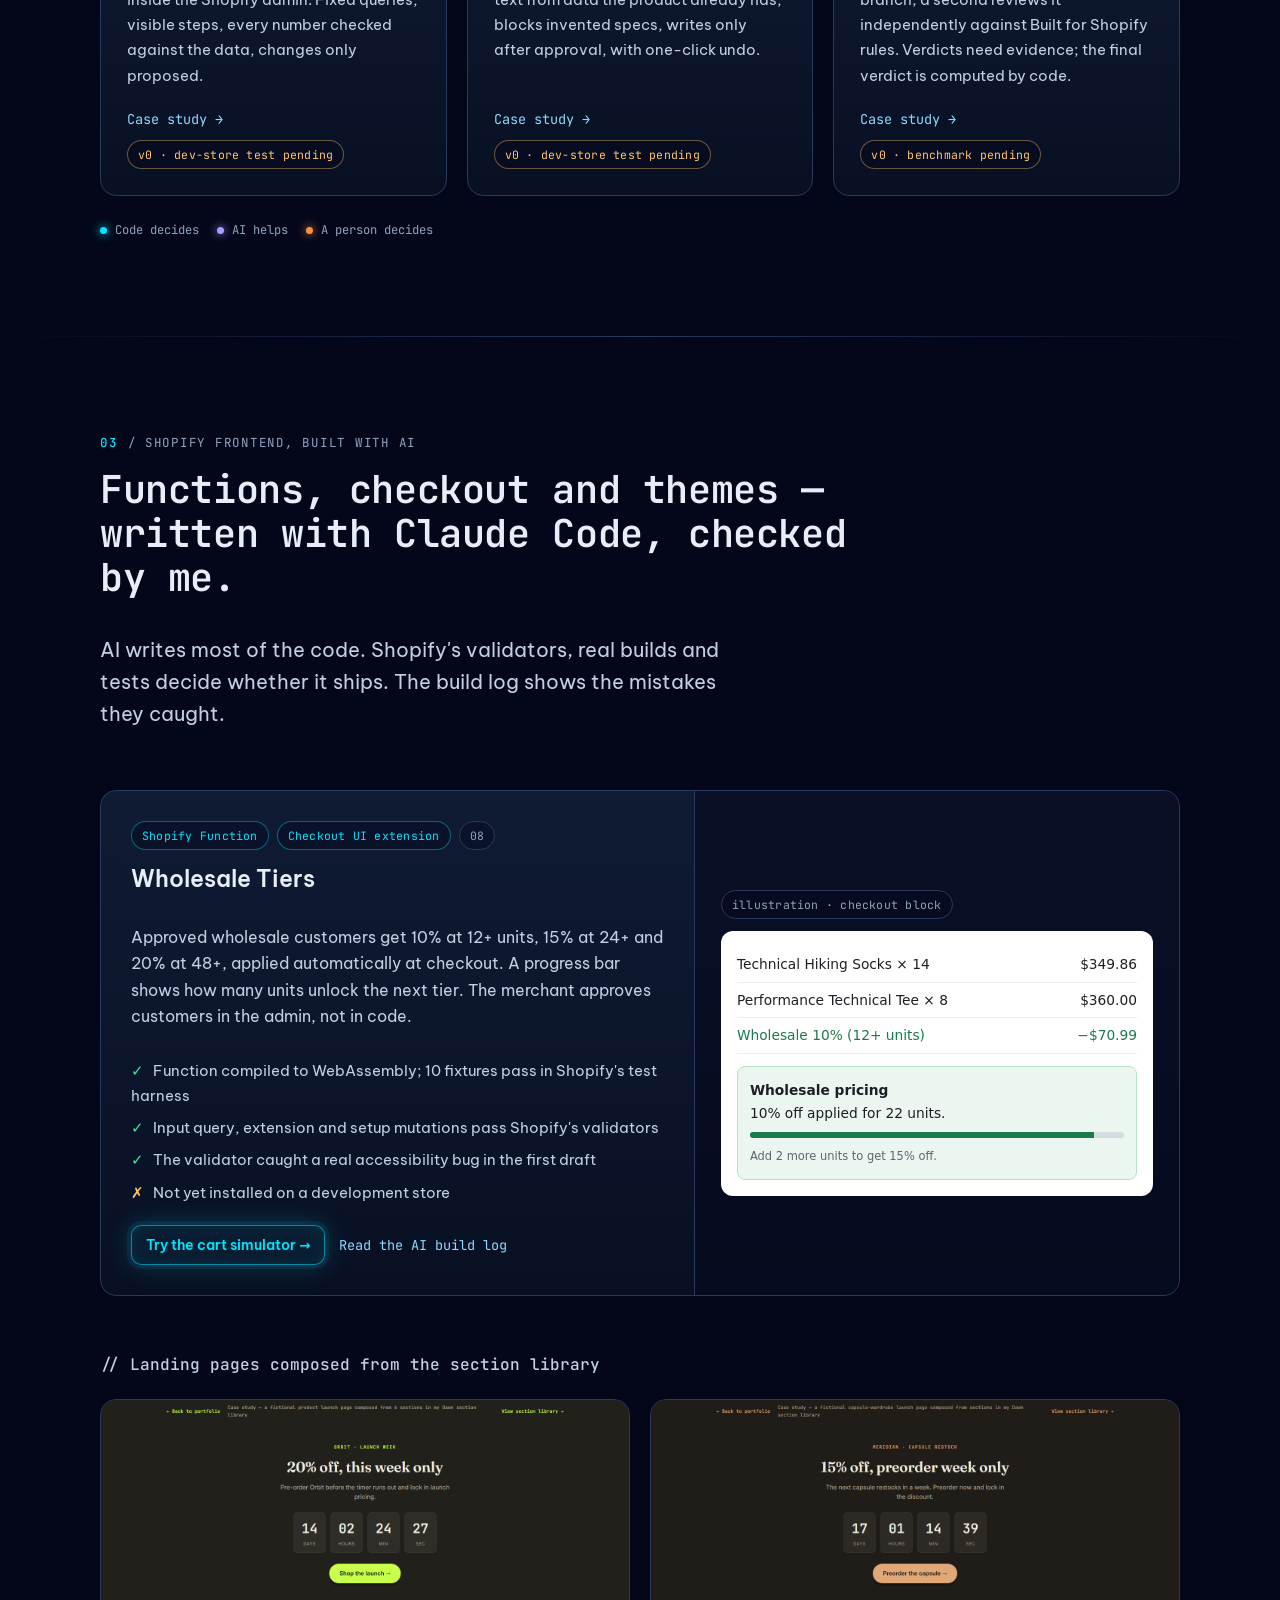
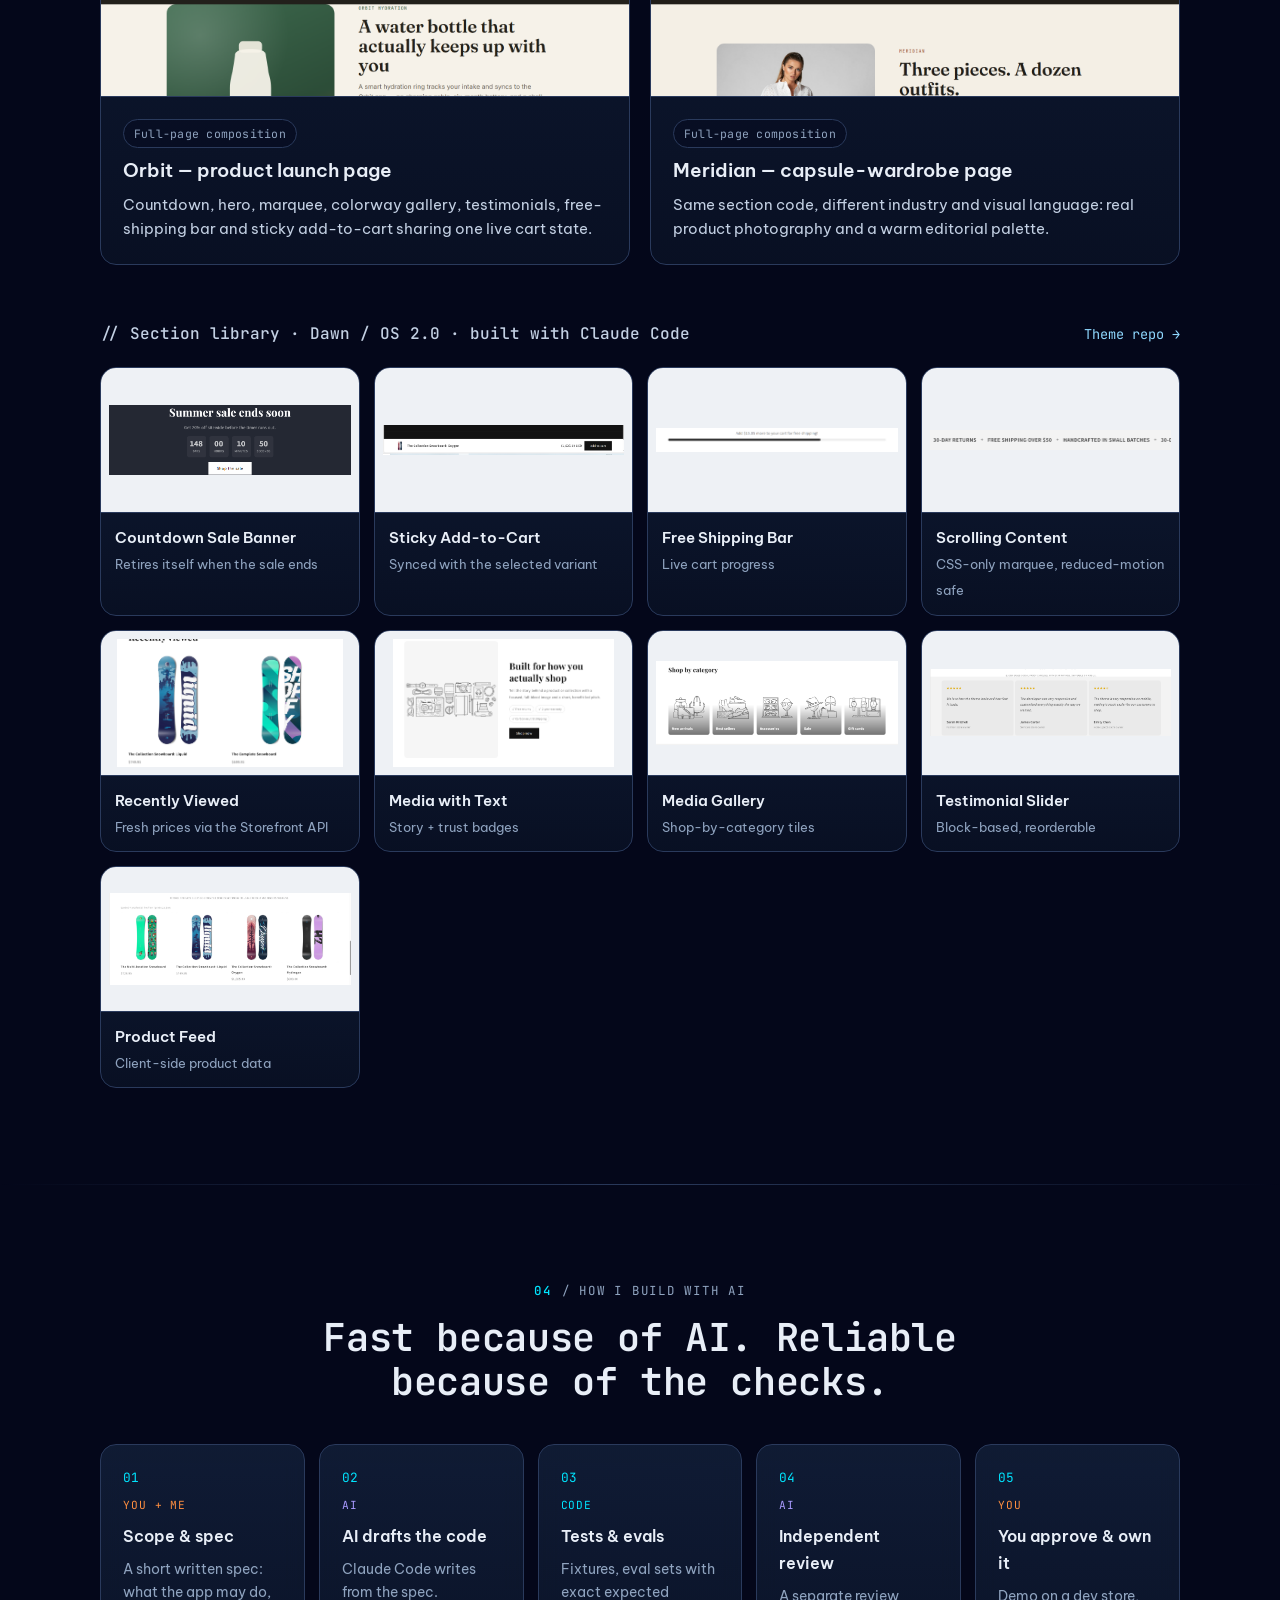
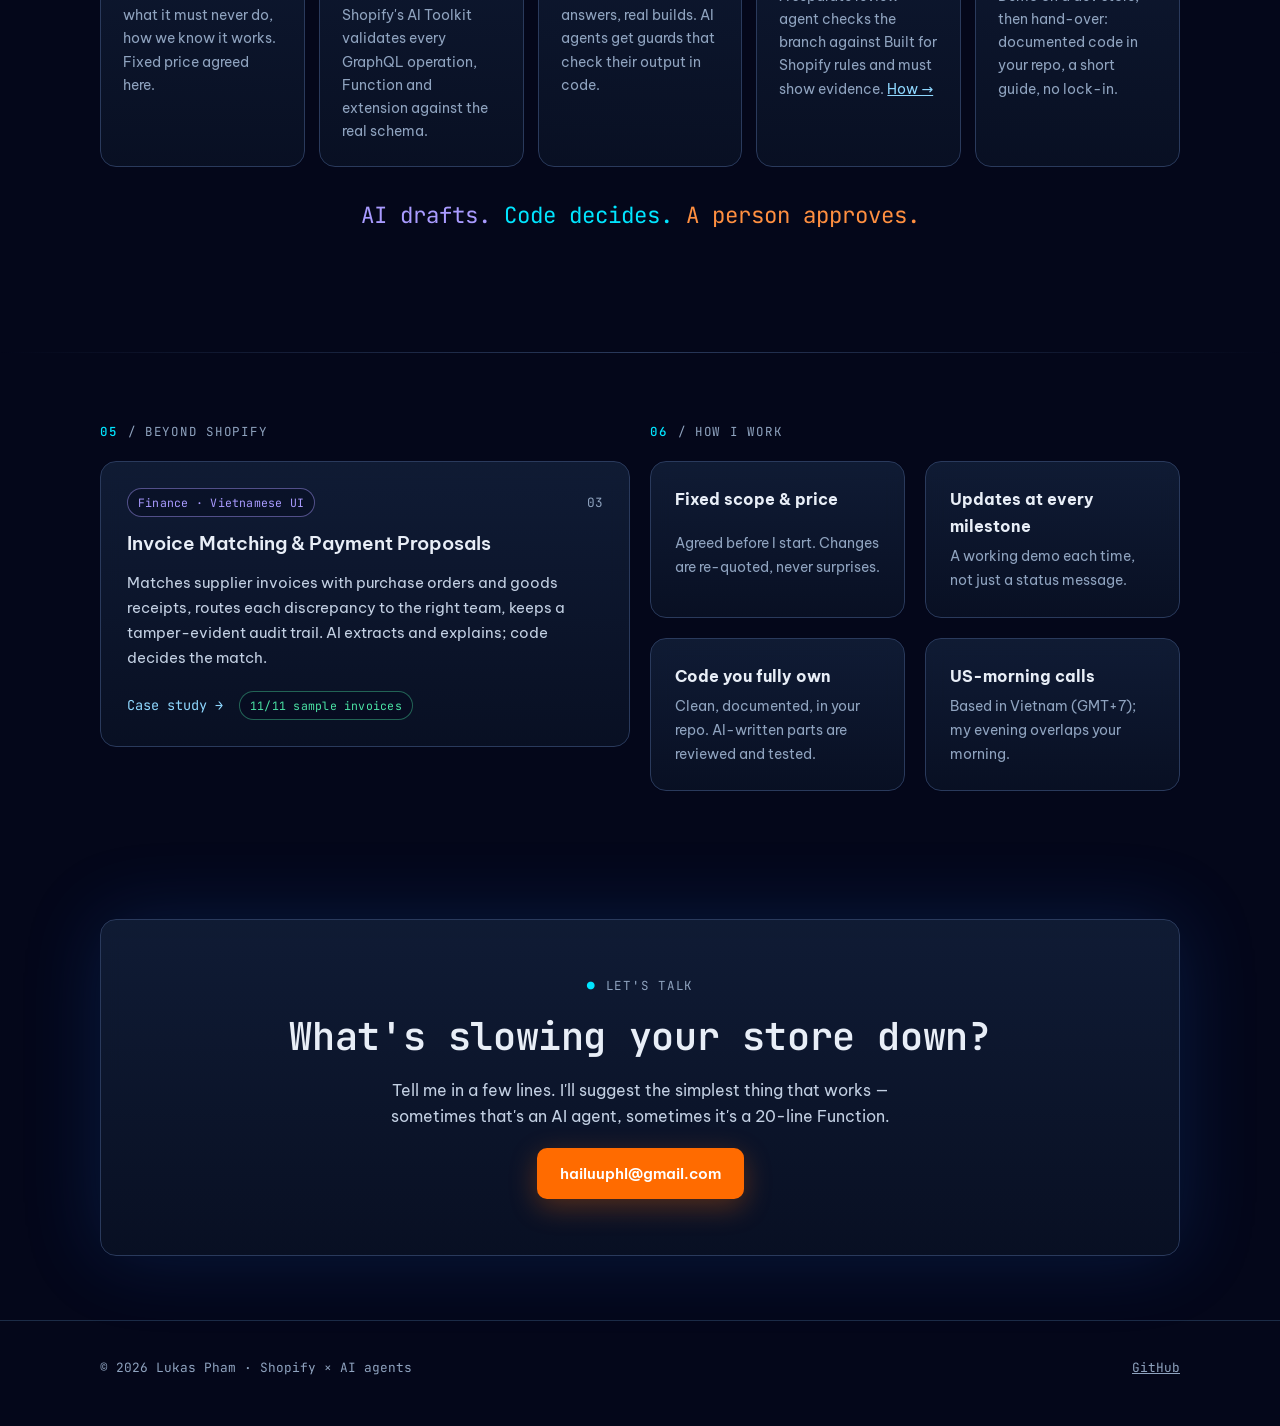
==== commit f8cb80f5: "Reposition site around AI agents for Shopify: new design, four agent playgrounds New night-sky desig" ====
--- a/index.html
+++ b/index.html
@@ -3,1403 +3,452 @@
 <head>
 <meta charset="UTF-8">
 <meta name="viewport" content="width=device-width, initial-scale=1.0">
-<title>Lukas Pham — Shopify Developer · Themes, Apps &amp; AI Tooling</title>
-<meta name="description" content="Shopify developer building fast storefronts and AI-assisted Shopify apps with human approval built in. Browse four AI builder projects and a live library of custom Shopify sections.">
+<link rel="icon" href="assets/favicon.svg" type="image/svg+xml">
+<title>Lukas Pham — AI Agents &amp; Custom Apps for Shopify Merchants</title>
+<meta name="description" content="I build AI support agents, store automations and custom Shopify apps, Functions and checkout extensions — built fast with AI, with fixed tools, numbers computed in code and a person approving risky changes. Try the agents in your browser.">
+<meta name="theme-color" content="#04071a">
 <link rel="preconnect" href="https://fonts.googleapis.com">
 <link rel="preconnect" href="https://fonts.gstatic.com" crossorigin>
-<link href="https://fonts.googleapis.com/css2?family=Space+Grotesk:wght@500;600;700&family=JetBrains+Mono:wght@400;500;700&display=swap" rel="stylesheet">
+<link href="https://fonts.googleapis.com/css2?family=Be+Vietnam+Pro:wght@400;500;600;700&family=JetBrains+Mono:wght@400;500;600;700&display=swap" rel="stylesheet">
+<link rel="stylesheet" href="assets/site.css">
 <style>
-  :root {
-    --bg: #0a0a0b;
-    --bg-card: #141416;
-    --bg-card-hover: #1a1a1d;
-    --text: #f3f3ef;
-    --text-muted: #93939a;
-    --accent: #c8ff4a;
-    --accent-ink: #0a0a0b;
-    --accent-alt: #ff4ecb;
-    --border: #232327;
-    --border-strong: #303035;
-    --radius: 10px;
-    --font-display: 'Space Grotesk', -apple-system, BlinkMacSystemFont, "Segoe UI", sans-serif;
-    --font-mono: 'JetBrains Mono', ui-monospace, SFMono-Regular, Menlo, monospace;
-  }
-  * { box-sizing: border-box; }
-  html { scroll-behavior: smooth; }
-  body {
-    margin: 0;
-    font-family: var(--font-display);
-    color: var(--text);
-    background-color: var(--bg);
-    background-image:
-      radial-gradient(circle at 12% 3%, rgba(200, 255, 74, 0.11), transparent 42%),
-      radial-gradient(circle at 88% 76%, rgba(255, 78, 203, 0.09), transparent 38%),
-      radial-gradient(circle at 1px 1px, rgba(243, 243, 239, 0.09) 1px, transparent 0);
-    background-size: auto, auto, 26px 26px;
-    line-height: 1.6;
-  }
-  ::selection { background: var(--accent); color: var(--accent-ink); }
-  .wrap {
-    max-width: 980px;
-    margin: 0 auto;
-    padding: 0 24px;
-  }
-
-  /* Hero */
-  header.hero {
-    padding: 96px 0 48px;
-    display: flex;
-    justify-content: space-between;
-    align-items: center;
-    flex-wrap: wrap;
-    gap: 24px;
-  }
-  .hero__intro {
-    display: flex;
-    align-items: flex-start;
-    gap: 24px;
-  }
-  .hero__terminal {
-    display: none;
-    flex-shrink: 0;
-    width: 290px;
-    background: var(--bg-card);
-    border: 1px solid var(--border-strong);
-    border-radius: 10px;
-    overflow: hidden;
-    box-shadow: 6px 6px 0 rgba(200, 255, 74, 0.12);
-  }
-  @media screen and (min-width: 860px) {
-    .hero__terminal {
-      display: block;
-    }
-  }
-  .hero__terminal-bar {
-    display: flex;
-    gap: 6px;
-    padding: 10px 12px;
-    border-bottom: 1px solid var(--border);
-  }
-  .hero__terminal-bar span {
-    width: 9px;
-    height: 9px;
-    border-radius: 50%;
-  }
-  .hero__terminal-bar span:nth-child(1) { background: #ff5f57; }
-  .hero__terminal-bar span:nth-child(2) { background: #febc2e; }
-  .hero__terminal-bar span:nth-child(3) { background: #28c840; }
-  .hero__terminal-body {
-    padding: 16px;
-    font-family: var(--font-mono);
-    font-size: 0.78rem;
-    line-height: 1.9;
-    color: var(--text-muted);
-  }
-  .hero__terminal-body p { margin: 0; }
-  .hero__terminal-prompt { color: var(--accent); }
-  .hero__terminal-cursor {
-    display: inline-block;
-    width: 7px;
-    height: 14px;
-    margin-left: 4px;
-    background: var(--accent);
-    vertical-align: -2px;
-    animation: blink 1.1s steps(1) infinite;
-  }
-  .hero__avatar {
-    flex-shrink: 0;
-    width: 60px;
-    height: 60px;
-    border-radius: 12px;
-    background: var(--bg-card);
-    border: 2px solid var(--accent);
-    color: var(--accent);
-    display: flex;
-    align-items: center;
-    justify-content: center;
-    font-family: var(--font-mono);
-    font-size: 1.05rem;
-    font-weight: 700;
-    letter-spacing: 0.02em;
-    box-shadow: 5px 5px 0 rgba(200, 255, 74, 0.18);
-  }
-  header.hero h1 {
-    font-size: clamp(2.4rem, 6vw, 3.4rem);
-    font-weight: 700;
-    line-height: 1.05;
-    margin: 0 0 10px;
-    letter-spacing: -0.01em;
-  }
-  header.hero p.tagline {
-    font-family: var(--font-mono);
-    font-size: 0.95rem;
-    text-transform: uppercase;
-    letter-spacing: 0.08em;
-    color: var(--accent);
-    margin: 0 0 14px;
-  }
-  .hero__value {
-    margin: 0 0 18px;
-    font-size: 1.05rem;
-    color: var(--text-muted);
-    max-width: 480px;
-  }
-  .hero__row {
-    display: flex;
-    align-items: center;
-    flex-wrap: wrap;
-    gap: 18px;
-    margin-bottom: 14px;
-  }
-  .hero__status {
-    display: inline-flex;
-    align-items: center;
-    gap: 8px;
-    font-family: var(--font-mono);
-    font-size: 0.8rem;
-    color: var(--accent);
-    font-weight: 500;
-  }
-  .hero__status::before {
-    content: "";
-    width: 8px;
-    height: 8px;
-    border-radius: 2px;
-    background: var(--accent);
-    animation: blink 1.6s steps(1) infinite;
-  }
-  .hero__cta {
-    font-size: 0.85rem;
-    font-weight: 700;
-    color: var(--accent-ink);
-    background: var(--accent);
-    text-decoration: none;
-    padding: 8px 16px;
-    border-radius: 6px;
-    box-shadow: 4px 4px 0 var(--border-strong);
-    transition: transform 0.12s ease, box-shadow 0.12s ease;
-  }
-  .hero__cta:hover {
-    transform: translate(-2px, -2px);
-    box-shadow: 6px 6px 0 var(--border-strong);
-  }
-  .hero__cta--ghost {
-    color: var(--accent);
-    background: transparent;
-    border: 1px solid var(--accent);
-    box-shadow: none;
-  }
-  .hero__cta--ghost:hover { box-shadow: none; background: rgba(200, 255, 74, 0.08); }
-  .hero__aside {
-    margin: 0;
-    font-family: var(--font-mono);
-    font-size: 0.8rem;
-    color: var(--text-muted);
-  }
-  .hero__aside strong {
-    color: var(--accent-alt);
-    font-weight: 500;
-  }
-  @keyframes blink {
-    0%, 49% { opacity: 1; }
-    50%, 100% { opacity: 0.25; }
-  }
-
-  section {
-    padding: 48px 0;
-    border-top: 1px solid var(--border);
-  }
-  section > h2 {
-    font-family: var(--font-mono);
-    font-size: 0.8rem;
-    text-transform: uppercase;
-    letter-spacing: 0.1em;
-    color: var(--text-muted);
-    margin: 0 0 20px;
-  }
-  section > h2::before {
-    content: "// ";
-    color: var(--accent);
-  }
-  .about p {
-    margin: 0;
-    max-width: 640px;
-    font-size: 1.05rem;
-    color: var(--text);
-  }
-  .about__sr-only {
-    position: absolute;
-    width: 1px;
-    height: 1px;
-    padding: 0;
-    margin: -1px;
-    overflow: hidden;
-    clip: rect(0, 0, 0, 0);
-    white-space: nowrap;
-    border: 0;
-  }
-  .about__cursor {
-    display: inline-block;
-    width: 8px;
-    height: 1.05em;
-    margin-left: 2px;
-    background: var(--accent);
-    vertical-align: -0.15em;
-    animation: blink 0.9s steps(1) infinite;
-  }
-
-  /* Skills */
-  .skills ul {
-    list-style: none;
-    margin: 0;
-    padding: 0;
-    display: flex;
-    flex-wrap: wrap;
-    gap: 10px;
-  }
-  .skills li {
-    font-family: var(--font-mono);
-    font-size: 0.85rem;
-    background: var(--bg-card);
-    border: 1px solid var(--border);
-    border-radius: 6px;
-    padding: 7px 12px;
-    color: var(--text);
-    transition: border-color 0.12s ease, transform 0.12s ease;
-  }
-  .skills li::before {
-    content: "$ ";
-    color: var(--accent);
-  }
-  .skills li:hover {
-    border-color: var(--accent);
-    transform: translateY(-2px);
-  }
-
-  /* AI builder projects */
-  .ai-intro {
-    margin: 0 0 22px;
-    max-width: 680px;
-    color: var(--text-muted);
-  }
-  .ai-intro strong { color: var(--text); }
-  .ai-grid {
-    display: grid;
-    grid-template-columns: 1fr;
-    gap: 16px;
-  }
-  @media screen and (min-width: 760px) {
-    .ai-grid { grid-template-columns: 1fr 1fr; }
-  }
-  .ai-card {
-    display: flex;
-    flex-direction: column;
-    gap: 12px;
-    padding: 24px;
-    border: 1px solid var(--border);
-    border-radius: var(--radius);
-    background: var(--bg-card);
-    transition: border-color 0.15s ease, transform 0.15s ease;
-  }
-  .ai-card:hover {
-    border-color: var(--border-strong);
-    transform: translateY(-2px);
-  }
-  .ai-card__top {
-    display: flex;
-    justify-content: space-between;
-    align-items: center;
-    gap: 10px;
-  }
-  .ai-card__num {
-    font-family: var(--font-mono);
-    font-size: 0.75rem;
-    color: var(--text-muted);
-  }
-  .ai-card h3 {
-    margin: 0;
-    font-size: 1.25rem;
-    font-weight: 600;
-  }
-  .ai-card p {
-    margin: 0;
-    font-size: 0.93rem;
-    color: var(--text-muted);
-  }
-  .ai-card__flow {
-    display: flex;
-    flex-wrap: wrap;
-    gap: 6px;
-    font-family: var(--font-mono);
-    font-size: 0.7rem;
-  }
-  .ai-card__flow span {
-    border-radius: 4px;
-    padding: 2px 7px;
-    border: 1px solid var(--border-strong);
-  }
-  .ai-card__flow .f-code { color: var(--accent); }
-  .ai-card__flow .f-ai { color: #9ab8ff; }
-  .ai-card__flow .f-human { color: var(--accent-alt); }
-  .ai-card__status {
-    font-family: var(--font-mono);
-    font-size: 0.72rem;
-    color: #ffc56b;
-  }
-  .ai-card__actions {
-    margin-top: auto;
-    display: flex;
-    flex-wrap: wrap;
-    gap: 14px;
-    align-items: center;
-  }
-  .ai-legend {
-    display: flex;
-    flex-wrap: wrap;
-    gap: 14px;
-    margin-top: 14px;
-    font-family: var(--font-mono);
-    font-size: 0.72rem;
-    color: var(--text-muted);
-  }
-  .ai-legend span::before { content: "\25A0 "; }
-  .ai-legend .f-code::before { color: var(--accent); }
-  .ai-legend .f-ai::before { color: #9ab8ff; }
-  .ai-legend .f-human::before { color: var(--accent-alt); }
-
-  /* Case study showcase */
-  .case-study-list {
-    display: flex;
-    flex-direction: column;
-    gap: 24px;
-  }
-  .case-study {
-    display: grid;
-    grid-template-columns: 1fr;
-    gap: 0;
-    border: 1px solid var(--border);
-    border-radius: var(--radius);
-    background: var(--bg-card);
-    overflow: hidden;
-  }
-  @media screen and (min-width: 780px) {
-    .case-study {
-      grid-template-columns: 1.1fr 0.9fr;
-    }
-  }
-  .case-study__media {
-    position: relative;
-    aspect-ratio: 16 / 11;
-    border-bottom: 1px solid var(--border);
-    overflow: hidden;
-  }
-  @media screen and (min-width: 780px) {
-    .case-study__media {
-      aspect-ratio: auto;
-      border-bottom: none;
-      border-right: 1px solid var(--border);
-    }
-  }
-  .case-study__media img {
-    width: 100%;
-    height: 100%;
-    object-fit: cover;
-    object-position: top;
-    display: block;
-  }
-  .case-study__media-label {
-    position: absolute;
-    top: 16px;
-    left: 16px;
-    font-family: var(--font-mono);
-    font-size: 0.68rem;
-    text-transform: uppercase;
-    letter-spacing: 0.08em;
-    font-weight: 700;
-    color: var(--accent-ink);
-    background: var(--accent-alt);
-    border-radius: 4px;
-    padding: 3px 8px;
-  }
-  .case-study__body {
-    padding: 28px 28px 30px;
-    display: flex;
-    flex-direction: column;
-    gap: 14px;
-  }
-  .case-study__tag {
-    align-self: flex-start;
-    font-family: var(--font-mono);
-    font-size: 0.68rem;
-    text-transform: uppercase;
-    letter-spacing: 0.06em;
-    font-weight: 700;
-    color: var(--accent);
-    background: rgba(200, 255, 74, 0.1);
-    border: 1px solid rgba(200, 255, 74, 0.3);
-    border-radius: 999px;
-    padding: 3px 10px;
-  }
-  .case-study__body h3 {
-    margin: 0;
-    font-size: 1.4rem;
-    font-weight: 600;
-  }
-  .case-study__body p {
-    margin: 0;
-    color: var(--text-muted);
-    font-size: 0.95rem;
-  }
-  .case-study__list {
-    list-style: none;
-    margin: 4px 0 0;
-    padding: 0;
-    display: flex;
-    flex-direction: column;
-    gap: 6px;
-  }
-  .case-study__list li {
-    font-size: 0.88rem;
-    color: var(--text-muted);
-  }
-  .case-study__list li::before {
-    content: "\2192 ";
-    color: var(--accent-alt);
-  }
-  .case-study__actions {
-    margin-top: 6px;
-    display: flex;
-    flex-wrap: wrap;
-    gap: 14px;
-    align-items: center;
-  }
-  .case-study__cta {
-    font-family: var(--font-mono);
-    font-size: 0.85rem;
-    font-weight: 700;
-    color: var(--accent-ink);
-    background: var(--accent);
-    text-decoration: none;
-    padding: 9px 18px;
-    border-radius: 6px;
-    box-shadow: 4px 4px 0 var(--border-strong);
-    transition: transform 0.12s ease, box-shadow 0.12s ease;
-  }
-  .case-study__cta:hover {
-    transform: translate(-2px, -2px);
-    box-shadow: 6px 6px 0 var(--border-strong);
-  }
-  .case-study__source {
-    font-family: var(--font-mono);
-    font-size: 0.85rem;
-    color: var(--text-muted);
-    text-decoration: none;
-  }
-  .case-study__source:hover { color: var(--accent); text-decoration: underline; }
-
-  /* Section Library gallery */
-  .library-header {
-    display: flex;
-    justify-content: space-between;
-    align-items: flex-end;
-    flex-wrap: wrap;
-    gap: 12px;
-    margin-bottom: 24px;
-  }
-  .library-header h2 { margin: 0; }
-  .library-header p {
-    margin: 6px 0 0;
-    color: var(--text-muted);
-    font-size: 0.95rem;
-    max-width: 480px;
-  }
-  .library-header a.repo-link {
-    font-family: var(--font-mono);
-    color: var(--accent);
-    font-weight: 500;
-    text-decoration: none;
-    font-size: 0.85rem;
-    white-space: nowrap;
-  }
-  .library-header a.repo-link:hover { text-decoration: underline; }
-
-  .library-grid {
-    display: grid;
-    grid-template-columns: repeat(auto-fit, minmax(260px, 1fr));
-    gap: 20px;
-  }
-  .section-card {
-    border: 1px solid var(--border);
-    border-radius: var(--radius);
-    background: var(--bg-card);
-    overflow: hidden;
-    display: flex;
-    flex-direction: column;
-    cursor: pointer;
-    transition: transform 0.15s ease, box-shadow 0.15s ease, border-color 0.15s ease;
-  }
-  .section-card--extra[hidden] {
-    display: none;
-  }
-  .section-card:hover,
-  .section-card:focus-visible {
-    transform: translate(-3px, -3px);
-    border-color: var(--accent);
-    box-shadow: 5px 5px 0 rgba(200, 255, 74, 0.22);
-  }
-  .section-card__thumb {
-    position: relative;
-    aspect-ratio: 4 / 3;
-    background: var(--bg-card);
-    border-bottom: 1px solid var(--border);
-    overflow: hidden;
-    padding: 12px;
-  }
-  .section-card__thumb-label {
-    position: absolute;
-    top: 20px;
-    left: 20px;
-    z-index: 1;
-    font-family: var(--font-mono);
-    font-size: 0.62rem;
-    text-transform: uppercase;
-    letter-spacing: 0.08em;
-    font-weight: 700;
-    color: var(--accent-ink);
-    background: var(--accent);
-    border-radius: 4px;
-    padding: 2px 6px;
-  }
-  .section-card__thumb-label--live {
-    color: #fff;
-    background: var(--accent-alt);
-  }
-  .section-card__thumb-label--live::before {
-    content: "";
-    display: inline-block;
-    width: 5px;
-    height: 5px;
-    border-radius: 50%;
-    background: #fff;
-    margin-right: 4px;
-    animation: blink 1.4s steps(1) infinite;
-  }
-  .section-card__thumb img {
-    width: 100%;
-    height: 100%;
-    object-fit: contain;
-    object-position: center;
-    display: block;
-    border-radius: 6px;
-    border: 1px solid var(--border-strong);
-    background: #f4f4f1;
-  }
-  .section-card__thumb::after {
-    content: "View details \2192";
-    position: absolute;
-    inset: auto 12px 12px 12px;
-    padding: 8px 12px;
-    font-family: var(--font-mono);
-    font-size: 0.75rem;
-    font-weight: 500;
-    color: var(--accent-ink);
-    background: var(--accent);
-    border-radius: 6px;
-    opacity: 0;
-    transform: translateY(6px);
-    transition: opacity 0.15s ease, transform 0.15s ease;
-  }
-  .section-card:hover .section-card__thumb::after,
-  .section-card:focus-visible .section-card__thumb::after {
-    opacity: 1;
-    transform: none;
-  }
-  .section-card__body {
-    padding: 18px 20px 20px;
-    display: flex;
-    flex-direction: column;
-    gap: 8px;
-    flex-grow: 1;
-  }
-  .section-card__tag {
-    align-self: flex-start;
-    font-family: var(--font-mono);
-    font-size: 0.68rem;
-    text-transform: uppercase;
-    letter-spacing: 0.06em;
-    font-weight: 700;
-    color: var(--accent);
-    background: rgba(200, 255, 74, 0.1);
-    border: 1px solid rgba(200, 255, 74, 0.3);
-    border-radius: 999px;
-    padding: 3px 10px;
-  }
-  .section-card__body h3 {
-    margin: 0;
-    font-size: 1.05rem;
-    font-weight: 600;
-  }
-  .section-card__summary {
-    margin: 0;
-    color: var(--text-muted);
-    font-size: 0.9rem;
-    flex-grow: 1;
-  }
-  .section-card__detail { display: none; }
-  .section-card__body a {
-    margin-top: 4px;
-    color: var(--accent);
-    font-weight: 600;
-    text-decoration: none;
-    font-size: 0.9rem;
-    font-family: var(--font-mono);
-  }
-  .section-card__body a:hover { text-decoration: underline; }
-
-  .library-showmore {
-    display: flex;
-    justify-content: center;
-    margin-top: 32px;
-  }
-  .library-showmore__button {
-    font-family: var(--font-mono);
-    font-size: 0.85rem;
-    font-weight: 500;
-    color: var(--text);
-    background: var(--bg-card);
-    border: 1px solid var(--border-strong);
-    border-radius: 8px;
-    padding: 10px 22px;
-    cursor: pointer;
-    transition: transform 0.12s ease, box-shadow 0.12s ease, border-color 0.12s ease;
-  }
-  .library-showmore__button:hover {
-    border-color: var(--accent);
-    color: var(--accent);
-    transform: translate(-2px, -2px);
-    box-shadow: 4px 4px 0 rgba(200, 255, 74, 0.18);
-  }
-  .library-showmore[hidden] { display: none; }
-
-  .cta-banner {
-    border-top: 1px solid var(--border);
-    padding: 56px 0;
-    text-align: center;
-  }
-  .cta-banner h2 {
-    margin: 0 0 8px;
-    font-size: 1.6rem;
-    font-weight: 700;
-  }
-  .cta-banner p {
-    margin: 0 0 24px;
-    color: var(--text-muted);
-  }
-  .cta-banner a.button {
-    display: inline-block;
-    background: var(--accent);
-    color: var(--accent-ink);
-    text-decoration: none;
-    font-weight: 700;
-    font-family: var(--font-mono);
-    padding: 13px 30px;
-    border-radius: 8px;
-    box-shadow: 5px 5px 0 var(--border-strong);
-    transition: transform 0.12s ease, box-shadow 0.12s ease;
-  }
-  .cta-banner a.button:hover {
-    transform: translate(-2px, -2px);
-    box-shadow: 7px 7px 0 var(--border-strong);
-  }
-
-  .contact a {
-    color: var(--accent);
-    font-weight: 600;
-    text-decoration: none;
-    font-size: 1.05rem;
-    font-family: var(--font-mono);
-  }
-  .contact a:hover { text-decoration: underline; }
-  footer {
-    padding: 32px 0 64px;
-    display: flex;
-    align-items: center;
-    gap: 10px;
-    color: var(--text-muted);
-    font-family: var(--font-mono);
-    font-size: 0.78rem;
-    border-top: 1px solid var(--border);
-  }
-  .pixel-heart {
-    flex-shrink: 0;
-    width: 16px;
-    height: 14px;
-    shape-rendering: crispEdges;
-  }
-
-  .modal-overlay {
-    position: fixed;
-    inset: 0;
-    z-index: 20;
-    display: flex;
-    align-items: center;
-    justify-content: center;
-    padding: 24px;
-    background: rgba(0, 0, 0, 0.72);
-    opacity: 0;
-    transition: opacity 0.18s ease;
-  }
-  .modal-overlay[hidden] { display: none; }
-  .modal-overlay.is-open { opacity: 1; }
-  .modal {
-    position: relative;
-    width: 100%;
-    max-width: 640px;
-    max-height: 88vh;
-    overflow-y: auto;
-    background: var(--bg-card);
-    border-radius: var(--radius);
-    border: 1px solid var(--border-strong);
-    transform: translateY(12px) scale(0.98);
-    transition: transform 0.18s ease;
-  }
-  .modal-overlay.is-open .modal { transform: none; }
-  .modal__close {
-    position: absolute;
-    top: 10px;
-    right: 10px;
-    width: 32px;
-    height: 32px;
-    border-radius: 6px;
-    border: 1px solid var(--border-strong);
-    background: var(--bg);
-    color: var(--text);
-    font-size: 1.2rem;
-    line-height: 1;
-    cursor: pointer;
-  }
-  .modal__close:hover { border-color: var(--accent); color: var(--accent); }
-  .modal__media {
-    background: var(--bg-card);
-    border-bottom: 1px solid var(--border);
-    padding: 16px;
-  }
-  .modal__media img {
-    width: 100%;
-    display: block;
-    border-radius: 6px;
-    border: 1px solid var(--border-strong);
-  }
-  .modal__body {
-    padding: 22px 24px 26px;
-    display: flex;
-    flex-direction: column;
-    gap: 10px;
-  }
-  .modal__body h3 {
-    margin: 0;
-    font-size: 1.25rem;
-  }
-  .modal__body p {
-    margin: 0;
-    color: var(--text-muted);
-    font-size: 0.95rem;
-  }
-  .modal__body p strong { color: var(--text); }
-  .modal__body a {
-    align-self: flex-start;
-    margin-top: 6px;
-    color: var(--accent);
-    font-weight: 600;
-    font-family: var(--font-mono);
-    text-decoration: none;
-  }
-  .modal__body a:hover { text-decoration: underline; }
-  @media (prefers-reduced-motion: no-preference) {
-    .reveal {
-      opacity: 0;
-      transform: translateY(16px);
-      transition: opacity 0.5s ease, transform 0.5s ease;
-    }
-    .reveal.is-visible {
-      opacity: 1;
-      transform: none;
-    }
-    .hero__intro,
-    .hero__terminal {
-      animation: hero-fade-in 0.7s ease both;
-    }
-    .hero__terminal {
-      animation-delay: 0.15s;
-    }
-  }
-  @keyframes hero-fade-in {
-    from {
-      opacity: 0;
-      transform: translateY(14px);
-    }
-    to {
-      opacity: 1;
-      transform: none;
-    }
-  }
+  /* ---------- Hero ---------- */
+  .hero { padding: 72px 0 56px; }
+  .hero__grid { display: grid; gap: 48px; align-items: center; }
+  @media (min-width: 980px) { .hero__grid { grid-template-columns: 1.08fr 0.92fr; } }
+  .hero h1 { margin: 18px 0 20px; }
+  .hero__cta { display: flex; flex-wrap: wrap; gap: 14px; margin: 30px 0 22px; }
+  .hero__meta { display: flex; flex-wrap: wrap; gap: 10px; }
+
+  .trace { padding: 0; overflow: hidden; box-shadow: 0 30px 80px rgba(0, 0, 0, 0.45), 0 0 60px rgba(31, 111, 235, 0.16); }
+  .trace__bar { display: flex; align-items: center; justify-content: space-between; padding: 12px 16px; border-bottom: 1px solid var(--line-2); font-family: var(--font-mono); font-size: 0.74rem; color: var(--muted); }
+  .trace__bar span:first-child { display: inline-flex; gap: 8px; align-items: center; color: var(--ok); }
+  .trace__body { padding: 18px 18px 22px; font-family: var(--font-mono); font-size: 0.8rem; line-height: 1.75; min-height: 336px; }
+  .trace__line { display: grid; grid-template-columns: 74px 1fr; gap: 8px; }
+  .trace__who { color: var(--muted); }
+  .trace__line.is-shopper .trace__who { color: var(--sky); }
+  .trace__line.is-agent .trace__who { color: var(--ai); }
+  .trace__line.is-code .trace__who { color: var(--cyan); }
+  .trace__line.is-human .trace__who { color: var(--orange-2); }
+  .trace__line .ok { color: var(--ok); }
+  .trace__line .wait { color: var(--warn); }
+  .trace__line .tool { color: var(--text); }
+  .trace__cursor { display: inline-block; width: 7px; height: 14px; background: var(--cyan); vertical-align: -2px; animation: blink 1s steps(1) infinite; }
+  @media (prefers-reduced-motion: no-preference) { .trace__line { animation: fadeUp 0.35s var(--ease) both; } }
+  @keyframes fadeUp { from { opacity: 0; transform: translateY(6px); } }
+
+  /* ---------- Proof strip ---------- */
+  .proof { display: grid; grid-template-columns: repeat(2, 1fr); gap: 1px; background: var(--line); border: 1px solid var(--line); border-radius: var(--radius); overflow: hidden; }
+  @media (min-width: 860px) { .proof { grid-template-columns: repeat(4, 1fr); } }
+  .proof > div { background: rgba(7, 17, 40, 0.88); padding: 22px 22px 20px; }
+  .proof b { display: block; font-family: var(--font-mono); font-size: 1.9rem; font-weight: 600; color: var(--text); line-height: 1.1; }
+  .proof span { font-size: 0.86rem; color: var(--muted); }
+
+  /* ---------- Services ---------- */
+  .service { padding: 30px; display: grid; gap: 18px; align-content: start; }
+  .service__list { list-style: none; margin: 0; padding: 0; display: grid; gap: 14px; }
+  .service__list li { display: grid; grid-template-columns: 22px 1fr; gap: 10px; }
+  .service__list li::before { content: "▹"; color: var(--cyan); font-family: var(--font-mono); }
+  .service__list b { color: var(--text); font-weight: 600; }
+  .service__list a { font-family: var(--font-mono); font-size: 0.78rem; text-decoration: none; margin-left: 6px; white-space: nowrap; }
+
+  /* ---------- Agent cards ---------- */
+  .agent { padding: 26px; display: flex; flex-direction: column; gap: 14px; transition: border-color 0.2s var(--ease), transform 0.2s var(--ease); }
+  .agent:hover { border-color: rgba(0, 229, 255, 0.45); transform: translateY(-2px); }
+  .agent__top { display: flex; justify-content: space-between; align-items: center; gap: 10px; }
+  .agent__num { font-family: var(--font-mono); font-size: 0.8rem; color: var(--muted); }
+  .agent p { margin: 0; font-size: 0.95rem; }
+  .agent__tools { display: flex; flex-wrap: wrap; gap: 6px; }
+  .agent__tools code { font-size: 0.72rem; }
+  .agent__guard { font-size: 0.86rem; color: var(--muted); border-left: 2px solid var(--orange); padding-left: 12px; }
+  .agent__foot { margin-top: auto; display: flex; flex-wrap: wrap; gap: 10px 16px; align-items: center; padding-top: 6px; }
+  .agent--feature { position: relative; }
+  .agent--feature::after { content: ""; position: absolute; inset: -1px; border-radius: var(--radius); pointer-events: none; background: linear-gradient(140deg, rgba(0, 229, 255, 0.5), transparent 35%, transparent 70%, rgba(169, 155, 255, 0.35)); -webkit-mask: linear-gradient(#000 0 0) content-box, linear-gradient(#000 0 0); mask: linear-gradient(#000 0 0) content-box, linear-gradient(#000 0 0); -webkit-mask-composite: xor; mask-composite: exclude; padding: 1px; }
+  .sub { margin: 56px 0 20px; display: flex; align-items: baseline; justify-content: space-between; flex-wrap: wrap; gap: 8px; }
+  .sub h3 { font-family: var(--font-mono); font-size: 1rem; color: var(--copy); font-weight: 500; }
+
+  .legend { display: flex; flex-wrap: wrap; gap: 18px; margin-top: 24px; font-family: var(--font-mono); font-size: 0.76rem; color: var(--muted); }
+  .legend span { display: inline-flex; gap: 8px; align-items: center; }
+
+  /* ---------- Built with AI ---------- */
+  .feature { display: grid; gap: 0; overflow: hidden; }
+  @media (min-width: 900px) { .feature { grid-template-columns: 1.1fr 0.9fr; } }
+  .feature__body { padding: 30px; display: grid; gap: 14px; align-content: start; }
+  .feature__visual { padding: 26px; background: rgba(4, 7, 26, 0.5); border-top: 1px solid var(--line-2); display: grid; align-content: center; gap: 12px; }
+  @media (min-width: 900px) { .feature__visual { border-top: 0; border-left: 1px solid var(--line-2); } }
+  .checklist { list-style: none; padding: 0; margin: 0; display: grid; gap: 8px; font-size: 0.92rem; }
+  .checklist li::before { content: "✓ "; color: var(--ok); font-family: var(--font-mono); }
+  .checklist li.x::before { content: "✗ "; color: var(--warn); }
+  .mini-checkout { background: #fff; color: #1c1f23; border-radius: 12px; padding: 16px; font-size: 0.86rem; font-family: system-ui, sans-serif; }
+  .mini-checkout__row { display: flex; justify-content: space-between; padding: 6px 0; border-bottom: 1px solid #eceef1; }
+  .mini-checkout__banner { margin-top: 12px; border-radius: 8px; padding: 12px; background: #eaf6ef; border: 1px solid #b6e2c8; }
+  .mini-checkout__bar { height: 6px; border-radius: 3px; background: #d6dbe1; margin: 8px 0 6px; overflow: hidden; }
+  .mini-checkout__bar span { display: block; height: 100%; width: 92%; background: #1b7a4b; }
+  .mini-checkout small { color: #5c6670; }
+
+  .case { overflow: hidden; display: flex; flex-direction: column; }
+  .case img { width: 100%; aspect-ratio: 16 / 9; object-fit: cover; object-position: top; border-bottom: 1px solid var(--line-2); }
+  .case__body { padding: 22px; display: grid; gap: 10px; }
+  .case__body p { margin: 0; font-size: 0.93rem; }
+
+  .lib { display: grid; gap: 14px; grid-template-columns: repeat(auto-fill, minmax(210px, 1fr)); }
+  .lib a { display: block; text-decoration: none; color: inherit; overflow: hidden; }
+  .lib img { width: 100%; aspect-ratio: 16 / 9; object-fit: contain; background: #eef1f5; padding: 8px; border-bottom: 1px solid var(--line-2); }
+  .lib div { padding: 12px 14px; }
+  .lib b { display: block; color: var(--text); font-size: 0.95rem; font-weight: 600; }
+  .lib span { font-size: 0.8rem; color: var(--muted); }
+  .lib a:hover b { color: var(--cyan); }
+
+  /* ---------- Process ---------- */
+  .steps { display: grid; gap: 14px; counter-reset: step; }
+  @media (min-width: 980px) { .steps { grid-template-columns: repeat(5, 1fr); } }
+  .step { padding: 22px; position: relative; display: grid; gap: 8px; align-content: start; }
+  .step::before { counter-increment: step; content: "0" counter(step); font-family: var(--font-mono); font-size: 0.8rem; color: var(--cyan); }
+  .step h3 { font-size: 1.02rem; }
+  .step p { margin: 0; font-size: 0.88rem; color: var(--muted); }
+  .step .who { font-family: var(--font-mono); font-size: 0.7rem; text-transform: uppercase; letter-spacing: 0.08em; }
+  .who--ai { color: var(--ai); } .who--code { color: var(--cyan); } .who--human { color: var(--orange-2); }
+  .motto { margin-top: 30px; text-align: center; font-family: var(--font-mono); font-size: clamp(1.05rem, 2.2vw, 1.4rem); color: var(--text); }
+  .motto span:nth-child(1) { color: var(--ai); } .motto span:nth-child(2) { color: var(--cyan); } .motto span:nth-child(3) { color: var(--orange-2); }
+
+  .work { padding: 24px; display: grid; gap: 6px; }
+  .work b { color: var(--text); }
+  .work p { margin: 0; font-size: 0.9rem; color: var(--muted); }
+
+  .cta { text-align: center; padding: 56px 28px; display: grid; gap: 18px; justify-items: center; box-shadow: 0 0 80px rgba(31, 111, 235, 0.18); }
+  .cta p { margin: 0; max-width: 560px; }
 </style>
 </head>
 <body>
-  <div class="wrap">
-    <header class="hero">
-      <div class="hero__intro">
-        <div class="hero__avatar" aria-hidden="true">LP</div>
-        <div>
-          <h1>Lukas Pham</h1>
-          <p class="tagline">Shopify Developer · Themes, Apps &amp; AI Tooling</p>
-          <p class="hero__value">I build fast, on-brand Shopify storefronts — and AI-assisted apps where AI drafts, code checks, and a person approves before anything reaches the store.</p>
-          <div class="hero__row">
-            <span class="hero__status">Open for freelance work</span>
-            <a class="hero__cta" href="#work">View my work →</a>
-            <a class="hero__cta hero__cta--ghost" href="#ai-projects">AI projects →</a>
+
+<header class="nav">
+  <div class="container nav__inner">
+    <a class="brand" href="#top" aria-label="Lukas Pham, home">
+      <span class="brand__mark" aria-hidden="true">LP</span>
+      <span>Lukas Pham<small>SHOPIFY × AI AGENTS</small></span>
+    </a>
+    <nav class="nav__links" aria-label="Sections">
+      <a href="#services">Services</a>
+      <a href="#agents">AI agents</a>
+      <a href="#built-with-ai">Built with AI</a>
+      <a href="#process">How I build</a>
+    </nav>
+    <a class="btn btn--glow btn--sm" href="mailto:hailuuphl@gmail.com?subject=Project%20enquiry">Hire me</a>
+  </div>
+</header>
+
+<main id="top">
+  <!-- ===== Hero ===== -->
+  <section class="hero">
+    <div class="container hero__grid">
+      <div>
+        <span class="eyebrow"><b>●</b> Open for freelance · GMT+7, overlaps US mornings</span>
+        <h1 class="display">AI agents and Shopify apps that merchants can <em>trust</em>.</h1>
+        <p class="lead">I build AI customer-support agents, store automations and custom Shopify apps, Functions and checkout extensions. AI does the typing, so delivery is fast; fixed tools, numbers computed in code and a person approving risky changes make it safe to ship.</p>
+        <div class="hero__cta">
+          <a class="btn btn--glow" href="#agents">Try the agents in your browser →</a>
+          <a class="btn btn--solid" href="mailto:hailuuphl@gmail.com?subject=Project%20enquiry">Tell me about your store</a>
+        </div>
+        <div class="hero__meta">
+          <span class="chip chip--cyan">Claude API · MCP</span>
+          <span class="chip">Shopify Functions</span>
+          <span class="chip">Checkout UI extensions</span>
+          <span class="chip">Admin GraphQL</span>
+          <span class="chip">Liquid &amp; themes</span>
+        </div>
+      </div>
+
+      <div class="glass trace reveal" aria-label="Example agent trace">
+        <div class="trace__bar"><span><i class="dot"></i> agent trace · sample store</span><span>live replay</span></div>
+        <div class="trace__body" data-trace>
+          <noscript><p>shopper › Where's my order #1110? — agent › lookup_order(#1110, email) ✓ verified — reply ✓ guards passed — ops agent › hold_fulfillment(#1104) ⏸ waiting for you</p></noscript>
+        </div>
+      </div>
+    </div>
+  </section>
+
+  <div class="container reveal">
+    <div class="proof">
+      <div><b>5</b><span>AI agents with tools, from support chat to code review</span></div>
+      <div><b>4</b><span>playgrounds that run the real tool code in your browser</span></div>
+      <div><b>59</b><span>automated tests in the four newest repos</span></div>
+      <div><b>0</b><span>refunds, cancels or price edits an agent can make on its own</span></div>
+    </div>
+  </div>
+
+  <!-- ===== Services ===== -->
+  <section class="section" id="services">
+    <div class="container">
+      <div class="section__head reveal">
+        <span class="eyebrow"><b>01</b> / What I build</span>
+        <h2 class="h2">Two kinds of work, one way of building.</h2>
+        <p class="lead">Every item below links to something I built and tested, not to a promise.</p>
+      </div>
+      <div class="grid grid--2">
+        <article class="glass service reveal">
+          <span class="chip chip--ai" style="justify-self:start">AI for Shopify stores</span>
+          <h3 class="h3">Agents that work from your real store data</h3>
+          <ul class="service__list">
+            <li><span><b>Customer support agent</b> answering product, sizing, shipping and order questions, and handing the rest to your team. <a href="ai-support-agent.html">demo →</a></span></li>
+            <li><span><b>Ask your store in plain language</b> from Claude Desktop or Claude Code, through an MCP server with read-only, PII-free tools. <a href="ai-store-mcp.html">demo →</a></span></li>
+            <li><span><b>Automations on webhooks</b>: order tagging, notes triage, low-stock reorders, with approvals for anything risky. <a href="ai-ops-agent.html">demo →</a></span></li>
+            <li><span><b>Product content at scale</b>: descriptions, SEO and alt text drafted from your data, approved before saving. <a href="ai-product-content.html">case →</a></span></li>
+          </ul>
+        </article>
+        <article class="glass service reveal">
+          <span class="chip chip--cyan" style="justify-self:start">Shopify development, built with AI</span>
+          <h3 class="h3">Apps, Functions and storefronts, shipped faster</h3>
+          <ul class="service__list">
+            <li><span><b>Shopify Functions</b>: custom discounts, shipping and payment rules, cart validation. <a href="wholesale-tiers.html">demo →</a></span></li>
+            <li><span><b>Checkout UI extensions</b>: progress bars, custom fields, upsells, trust blocks. <a href="wholesale-tiers.html">demo →</a></span></li>
+            <li><span><b>Custom &amp; private apps</b>: Admin GraphQL, webhooks, metafields and metaobjects, ERP/3PL syncs, fixes and API upgrades. <a href="ai-store-ops.html">case →</a></span></li>
+            <li><span><b>Theme sections &amp; landing pages</b> in Liquid, editable from the theme editor. <a href="#library">library →</a></span></li>
+          </ul>
+        </article>
+      </div>
+    </div>
+  </section>
+
+  <hr class="rule">
+
+  <!-- ===== Agents ===== -->
+  <section class="section" id="agents">
+    <span id="ai-projects" aria-hidden="true"></span>
+    <div class="container">
+      <div class="section__head reveal">
+        <span class="eyebrow"><b>02</b> / AI agents with tools</span>
+        <h2 class="h2">Agents you can try right now.</h2>
+        <p class="lead">Each agent can only call a short list of tools I wrote. Code checks what it says before anyone sees it, and a person approves anything that changes the store. The playgrounds run the same tool and guard code as the repos, on a sample store, with no API key.</p>
+      </div>
+
+      <div class="grid grid--3">
+        <article class="glass agent agent--feature reveal">
+          <div class="agent__top"><span class="chip chip--ai">Storefront chat</span><span class="agent__num">05</span></div>
+          <h3 class="h3">Support Agent</h3>
+          <p>Answers shoppers about products, sizing, shipping and their order, from the store's real data. Shows an order only when the order number and email both match.</p>
+          <div class="agent__tools"><code>search_products</code><code>get_product</code><code>get_policy</code><code>lookup_order</code><code>create_handoff</code></div>
+          <p class="agent__guard">A reply with a price no tool returned, a discount code or a claimed refund is blocked and sent to your team.</p>
+          <div class="agent__foot"><a class="btn btn--glow btn--sm" href="ai-support-agent.html#playground">Chat with it →</a><a class="link-arrow" href="ai-support-agent.html">Case study</a><span class="chip chip--ok">20/20 evals · demo mode</span></div>
+        </article>
+
+        <article class="glass agent agent--feature reveal">
+          <div class="agent__top"><span class="chip chip--ai">MCP server</span><span class="agent__num">06</span></div>
+          <h3 class="h3">Store MCP Server</h3>
+          <p>Your team asks Claude "how did we do this week, what should we reorder?" Ten tools compute every number in code and return it with its date range.</p>
+          <div class="agent__tools"><code>sales_summary</code><code>inventory_report</code><code>find_orders</code><code>review_insights</code><code>preview_order_tags</code></div>
+          <p class="agent__guard">Read-only and PII-free by default. Writes need a preview, a token and your yes.</p>
+          <div class="agent__foot"><a class="btn btn--glow btn--sm" href="ai-store-mcp.html#playground">Open the inspector →</a><a class="link-arrow" href="ai-store-mcp.html">Case study</a><span class="chip chip--ok">tested from Claude Code</span></div>
+        </article>
+
+        <article class="glass agent agent--feature reveal">
+          <div class="agent__top"><span class="chip chip--ai">Webhooks</span><span class="agent__num">07</span></div>
+          <h3 class="h3">Ops Automation Agent</h3>
+          <p>New orders and stock changes come in as webhooks. Code adds the obvious tags; the agent reads customer notes and low-stock signals and drafts what the team should do.</p>
+          <div class="agent__tools"><code>add_order_tags</code><code>post_team_alert</code><code>hold_fulfillment</code><code>draft_reorder</code></div>
+          <p class="agent__guard">Holds, customer emails and reorders wait in an approval queue. Refunds and cancels are not tools at all.</p>
+          <div class="agent__foot"><a class="btn btn--glow btn--sm" href="ai-ops-agent.html#playground">Replay events →</a><a class="link-arrow" href="ai-ops-agent.html">Case study</a><span class="chip chip--ok">11 tests</span></div>
+        </article>
+      </div>
+
+      <div class="sub reveal"><h3>// Earlier agent projects</h3><a class="link-arrow" href="https://github.com/lukas-pham" target="_blank" rel="noopener">All code on GitHub →</a></div>
+      <div class="grid grid--3">
+        <article class="glass agent reveal">
+          <div class="agent__top"><span class="chip chip--ai">Shopify admin app</span><span class="agent__num">04</span></div>
+          <h3 class="h3">Store Ops Assistant</h3>
+          <p>Ask about sales, orders and stock inside the Shopify admin. Fixed queries, visible steps, every number checked against the data, changes only proposed.</p>
+          <div class="agent__foot"><a class="link-arrow" href="ai-store-ops.html">Case study →</a><span class="chip chip--warn">v0 · dev-store test pending</span></div>
+        </article>
+        <article class="glass agent reveal">
+          <div class="agent__top"><span class="chip chip--ai">Shopify admin app</span><span class="agent__num">02</span></div>
+          <h3 class="h3">Product Content Assistant</h3>
+          <p>Drafts descriptions, SEO fields and alt text from data the product already has, blocks invented specs, writes only after approval, with one-click undo.</p>
+          <div class="agent__foot"><a class="link-arrow" href="ai-product-content.html">Case study →</a><span class="chip chip--warn">v0 · dev-store test pending</span></div>
+        </article>
+        <article class="glass agent reveal">
+          <div class="agent__top"><span class="chip chip--ai">Dev tooling</span><span class="agent__num">01</span></div>
+          <h3 class="h3">Agent Develop &amp; Agent Review</h3>
+          <p>One agent turns a requirement into a branch; a second reviews it independently against Built for Shopify rules. Verdicts need evidence; the final verdict is computed by code.</p>
+          <div class="agent__foot"><a class="link-arrow" href="ai-agent-review.html">Case study →</a><span class="chip chip--warn">v0 · benchmark pending</span></div>
+        </article>
+      </div>
+      <div class="legend reveal"><span><i class="dot" style="color:var(--cyan)"></i>Code decides</span><span><i class="dot" style="color:var(--ai)"></i>AI helps</span><span><i class="dot" style="color:var(--orange-2)"></i>A person decides</span></div>
+    </div>
+  </section>
+
+  <hr class="rule">
+
+  <!-- ===== Built with AI ===== -->
+  <section class="section" id="built-with-ai">
+    <div class="container">
+      <div class="section__head reveal">
+        <span class="eyebrow"><b>03</b> / Shopify frontend, built with AI</span>
+        <h2 class="h2">Functions, checkout and themes — written with Claude Code, checked by me.</h2>
+        <p class="lead">AI writes most of the code. Shopify's validators, real builds and tests decide whether it ships. The build log shows the mistakes they caught.</p>
+      </div>
+
+      <article class="glass feature reveal">
+        <div class="feature__body">
+          <div style="display:flex;gap:8px;flex-wrap:wrap"><span class="chip chip--cyan">Shopify Function</span><span class="chip chip--cyan">Checkout UI extension</span><span class="chip">08</span></div>
+          <h3 class="h3" style="font-size:1.45rem">Wholesale Tiers</h3>
+          <p>Approved wholesale customers get 10% at 12+ units, 15% at 24+ and 20% at 48+, applied automatically at checkout. A progress bar shows how many units unlock the next tier. The merchant approves customers in the admin, not in code.</p>
+          <ul class="checklist">
+            <li>Function compiled to WebAssembly; 10 fixtures pass in Shopify's test harness</li>
+            <li>Input query, extension and setup mutations pass Shopify's validators</li>
+            <li>The validator caught a real accessibility bug in the first draft</li>
+            <li class="x">Not yet installed on a development store</li>
+          </ul>
+          <div style="display:flex;gap:14px;flex-wrap:wrap;align-items:center;margin-top:6px"><a class="btn btn--glow btn--sm" href="wholesale-tiers.html#playground">Try the cart simulator →</a><a class="link-arrow" href="wholesale-tiers.html#build-log">Read the AI build log</a></div>
+        </div>
+        <div class="feature__visual" aria-label="Illustration of the checkout progress block">
+          <span class="chip" style="justify-self:start">illustration · checkout block</span>
+          <div class="mini-checkout">
+            <div class="mini-checkout__row"><span>Technical Hiking Socks × 14</span><span>$349.86</span></div>
+            <div class="mini-checkout__row"><span>Performance Technical Tee × 8</span><span>$360.00</span></div>
+            <div class="mini-checkout__row" style="color:#1b7a4b"><span>Wholesale 10% (12+ units)</span><span>−$70.99</span></div>
+            <div class="mini-checkout__banner"><b>Wholesale pricing</b><br>10% off applied for 22 units.<div class="mini-checkout__bar"><span></span></div><small>Add 2 more units to get 15% off.</small></div>
           </div>
-          <p class="hero__aside">Side quest: chasing high scores in <strong>NES-era platformers</strong>.</p>
-        </div>
-      </div>
-      <div class="hero__terminal" aria-hidden="true">
-        <div class="hero__terminal-bar">
-          <span></span><span></span><span></span>
-        </div>
-        <div class="hero__terminal-body">
-          <p><span class="hero__terminal-prompt">lukas@shopify</span> ~ build</p>
-          <p>&#9656; 9 theme sections &middot; 0 warnings</p>
-          <p>&#9656; 4 AI apps &middot; evidence-checked</p>
-          <p>&#9656; AI drafts &middot; code decides</p>
-          <p>&#9656; human approves every write<span class="hero__terminal-cursor"></span></p>
-        </div>
-      </div>
-    </header>
-
-    <section class="about reveal">
-      <h2>About</h2>
-      <p class="about__sr-only">
-        Three-plus years focused on the Shopify frontend — Liquid, JSON
-        templates, theme editor schema, and storefront JavaScript/CSS. My
-        process starts with what the merchant actually needs, not just the
-        spec as written. Lately I also build Shopify apps and internal tools
-        with AI — and the checks around it: an independent review agent that
-        must prove its verdicts, validators that block invented facts, and an
-        approval step before anything touches a store. The goal is the same
-        either way: work the client is genuinely happy to ship — and I'm
-        opening up freelance capacity for exactly that.
-      </p>
-      <p class="about__typed" data-typed aria-hidden="true"></p>
-    </section>
-
-    <section class="skills reveal">
-      <h2>Skills</h2>
-      <ul>
-        <li>Shopify Liquid</li>
-        <li>JSON templates &amp; schema</li>
-        <li>Theme customization (Dawn / OS 2.0)</li>
-        <li>HTML, CSS &amp; JavaScript</li>
-        <li>Shopify CLI</li>
-        <li>Storefront API</li>
-        <li>Shopify apps (React Router, Polaris)</li>
-        <li>GraphQL Admin API</li>
-        <li>Claude API &amp; agent design</li>
-        <li>Git &amp; GitHub</li>
-      </ul>
-    </section>
-
-    <section class="ai-section reveal" id="ai-projects">
-      <h2>AI Builder Projects</h2>
-      <p class="ai-intro">
-        Four apps built with AI — and checked so the AI's output can be trusted.
-        The rule in every one: <strong>AI drafts, code decides, a person approves.</strong>
-        Each page shows what is measured and what is not yet, including what the agents missed.
-      </p>
-      <div class="ai-grid">
-        <article class="ai-card">
-          <div class="ai-card__top">
-            <span class="case-study__tag">Agent system</span>
-            <span class="ai-card__num">01</span>
-          </div>
-          <h3>Agent Develop &amp; Agent Review</h3>
-          <p>One agent turns a requirement into a branch; a second reviews it independently against Built for Shopify rules. Every verdict needs evidence, and the final verdict is computed by code.</p>
-          <div class="ai-card__flow" aria-label="Flow">
-            <span class="f-code">REQ × rules</span><span class="f-human">plan approval</span><span class="f-ai">3 reviewers</span><span class="f-code">verdict</span><span class="f-human">merge</span>
-          </div>
-          <span class="ai-card__status">v0 · tests pass · benchmark pending</span>
-          <div class="ai-card__actions">
-            <a class="case-study__cta" href="ai-agent-review.html">Read the case study →</a>
-          </div>
-        </article>
-
-        <article class="ai-card">
-          <div class="ai-card__top">
-            <span class="case-study__tag">Shopify app</span>
-            <span class="ai-card__num">02</span>
-          </div>
-          <h3>Product Content Assistant</h3>
-          <p>Scores catalog completeness, drafts descriptions, SEO and alt text from existing product data only, and writes to the store after the merchant approves — with one-click undo.</p>
-          <div class="ai-card__flow" aria-label="Flow">
-            <span class="f-code">bulk scan</span><span class="f-ai">draft</span><span class="f-code">no-invented-specs check</span><span class="f-human">approve</span><span class="f-code">queue + undo</span>
-          </div>
-          <span class="ai-card__status">v0 · builds · dev-store test pending</span>
-          <div class="ai-card__actions">
-            <a class="case-study__cta" href="ai-product-content.html">Read the case study →</a>
-          </div>
-        </article>
-
-        <article class="ai-card">
-          <div class="ai-card__top">
-            <span class="case-study__tag">Finance · outside Shopify</span>
-            <span class="ai-card__num">03</span>
-          </div>
-          <h3>Invoice Matching &amp; Payment Proposals</h3>
-          <p>Matches supplier invoices with purchase orders and goods receipts, routes each discrepancy to the right team, and keeps a tamper-evident audit trail. AI extracts and explains; it never decides a match.</p>
-          <div class="ai-card__flow" aria-label="Flow">
-            <span class="f-ai">extract</span><span class="f-code">2/3-way match</span><span class="f-human">resolve</span><span class="f-human">approve (SoD)</span><span class="f-code">CSV</span>
-          </div>
-          <span class="ai-card__status">v0 · 11/11 sample invoices correct · accountant test pending</span>
-          <div class="ai-card__actions">
-            <a class="case-study__cta" href="ai-invoice-matching.html">Read the case study →</a>
-          </div>
-        </article>
-
-        <article class="ai-card">
-          <div class="ai-card__top">
-            <span class="case-study__tag">Shopify app</span>
-            <span class="ai-card__num">04</span>
-          </div>
-          <h3>Store Ops Assistant</h3>
-          <p>Ask about sales, orders and stock inside the Shopify admin. The agent uses fixed queries only, shows its steps, has every number checked against the data, and can only propose changes.</p>
-          <div class="ai-card__flow" aria-label="Flow">
-            <span class="f-ai">≤ 8 tool steps</span><span class="f-code">grounding check</span><span class="f-ai">propose</span><span class="f-human">approve in modal</span>
-          </div>
-          <span class="ai-card__status">v0 · builds · dev-store test pending</span>
-          <div class="ai-card__actions">
-            <a class="case-study__cta" href="ai-store-ops.html">Read the case study →</a>
-          </div>
-        </article>
-      </div>
-      <div class="ai-legend"><span class="f-code">Code decides</span><span class="f-ai">AI helps</span><span class="f-human">A person decides</span></div>
-    </section>
-
-    <section class="case-study-section reveal">
-      <h2>Case Studies</h2>
-      <div class="case-study-list">
-        <div class="case-study">
-          <div class="case-study__media">
-            <span class="case-study__media-label">Live page</span>
-            <img src="assets/case-study.png" alt="Orbit case study landing page preview, showing a countdown banner and hero section">
-          </div>
-          <div class="case-study__body">
-            <span class="case-study__tag">Full-page composition</span>
-            <h3>Orbit — a product launch page, built from the section library</h3>
-            <p>Nine sections below are useful on their own, but a real client evaluates layout and composition judgment too. So I composed six of them — countdown banner, hero, marquee, colorway gallery, testimonials, free-shipping bar and sticky add-to-cart — into one live product launch page for a fictional brand.</p>
-            <ul class="case-study__list">
-              <li>Live countdown timer, scrolling trust marquee</li>
-              <li>Free-shipping progress bar and sticky add-to-cart bar sharing one live cart state</li>
-              <li>Same interaction pattern as the real Dawn sections (pub/sub-driven), simplified for a static demo</li>
-            </ul>
-            <div class="case-study__actions">
-              <a class="case-study__cta" href="case-study.html">View the live page →</a>
-              <a class="case-study__source" href="https://github.com/lukas-pham/dawn-theme-demo" target="_blank" rel="noopener">View section source →</a>
-            </div>
-          </div>
-        </div>
-
-        <div class="case-study">
-          <div class="case-study__media">
-            <span class="case-study__media-label">Live page</span>
-            <img src="assets/case-study-fashion.png" alt="Meridian case study landing page preview, showing a countdown banner and hero section with real product photography">
-          </div>
-          <div class="case-study__body">
-            <span class="case-study__tag">Full-page composition</span>
-            <h3>Meridian — a capsule-wardrobe launch page, with real product photography</h3>
-            <p>Same section library, a different industry and a different visual language — fashion instead of hardware, real (free-licensed) product photography instead of illustration, a warm editorial palette instead of a dark terminal one. Proof the section library isn't tied to one look.</p>
-            <ul class="case-study__list">
-              <li>Media gallery styled as a "build your capsule" product grid</li>
-              <li>Same live free-shipping bar + sticky add-to-cart pairing, different price points</li>
-              <li>New color system and type pairing, same underlying section code</li>
-            </ul>
-            <div class="case-study__actions">
-              <a class="case-study__cta" href="case-study-fashion.html">View the live page →</a>
-              <a class="case-study__source" href="https://github.com/lukas-pham/dawn-theme-demo" target="_blank" rel="noopener">View section source →</a>
-            </div>
-          </div>
-        </div>
-      </div>
-    </section>
-
-    <section class="library reveal" id="work">
-      <div class="library-header">
-        <div>
-          <h2>Section Library</h2>
-          <p>Personal practice builds on the Dawn theme, done alongside my professional work — live, working code, not mockups.</p>
-        </div>
-        <a class="repo-link" href="https://github.com/lukas-pham/dawn-theme-demo" target="_blank" rel="noopener">View full theme repo →</a>
-      </div>
-
-      <div class="library-grid">
-        <div class="section-card">
-          <div class="section-card__thumb">
-            <span class="section-card__thumb-label">Preview</span>
-            <img src="assets/media-with-text.png" alt="Media with Text section preview">
-          </div>
-          <div class="section-card__body">
-            <span class="section-card__tag">Storytelling</span>
-            <h3>Media with Text</h3>
-            <p class="section-card__summary">Full-bleed story section pairing one image with a focused pitch and a row of trust badges.</p>
-            <div class="section-card__detail" hidden>
-              <p><strong>Problem:</strong> a single hero banner can't carry a real pitch — merchants need room for a story, proof points, and a call to action without it turning into a wall of text.</p>
-              <p><strong>Solution:</strong> an image-and-copy layout with a repeatable "badge" block (free returns, warranty, shipping policy, etc.) merchants can add or reorder from the theme editor, plus a configurable image-first/text-first layout.</p>
-            </div>
-            <a href="https://github.com/lukas-pham/dawn-theme-demo/blob/main/sections/media-with-text.liquid" target="_blank" rel="noopener">View code →</a>
-          </div>
-        </div>
-
-        <div class="section-card">
-          <div class="section-card__thumb">
-            <span class="section-card__thumb-label section-card__thumb-label--live">Preview &middot; Live</span>
-            <img src="assets/scrolling-content.gif" alt="Scrolling Content section preview, animated, showing the marquee scrolling continuously">
-          </div>
-          <div class="section-card__body">
-            <span class="section-card__tag">Marketing</span>
-            <h3>Scrolling Content</h3>
-            <p class="section-card__summary">Infinite CSS marquee for rotating taglines — no JS, pauses on hover, respects reduced motion.</p>
-            <div class="section-card__detail" hidden>
-              <p><strong>Problem:</strong> merchants want an eye-catching strip of rotating taglines or trust signals, but a JS-driven carousel is heavier than the content deserves and can jank on slower devices.</p>
-              <p><strong>Solution:</strong> a pure-CSS marquee — the phrase list is duplicated once and animated with a single <code>translateX</code> keyframe for a seamless loop, with speed/direction settings, hover-to-pause, and an automatic pause under <code>prefers-reduced-motion</code>.</p>
-            </div>
-            <a href="https://github.com/lukas-pham/dawn-theme-demo/blob/main/sections/scrolling-content.liquid" target="_blank" rel="noopener">View code →</a>
-          </div>
-        </div>
-
-        <div class="section-card">
-          <div class="section-card__thumb">
-            <span class="section-card__thumb-label">Preview</span>
-            <img src="assets/media-gallery.png" alt="Media Gallery section preview">
-          </div>
-          <div class="section-card__body">
-            <span class="section-card__tag">Navigation</span>
-            <h3>Media Gallery</h3>
-            <p class="section-card__summary">Responsive category tile grid with hover-zoom images, linking straight out to collections.</p>
-            <div class="section-card__detail" hidden>
-              <p><strong>Problem:</strong> "shop by category" is one of the highest-value nav patterns on a homepage, but it's usually hardcoded — changing categories or images means a developer edit.</p>
-              <p><strong>Solution:</strong> a repeatable "tile" block (image, label, link) merchants manage from the theme editor, laid out in a configurable-column grid that collapses to two columns on mobile, with a hover-zoom effect on each image.</p>
-            </div>
-            <a href="https://github.com/lukas-pham/dawn-theme-demo/blob/main/sections/media-gallery.liquid" target="_blank" rel="noopener">View code →</a>
-          </div>
-        </div>
-
-        <div class="section-card">
-          <div class="section-card__thumb">
-            <span class="section-card__thumb-label">Preview</span>
-            <img src="assets/testimonial-slider.png" alt="Testimonial Slider section preview">
-          </div>
-          <div class="section-card__body">
-            <span class="section-card__tag">Social proof</span>
-            <h3>Testimonial Slider</h3>
-            <p class="section-card__summary">Block-based review carousel — reorder or edit each testimonial from the theme editor.</p>
-            <div class="section-card__detail" hidden>
-              <p><strong>Problem:</strong> merchants want reviews visible on key pages, but static review blocks can't be reordered or restyled without a rebuild.</p>
-              <p><strong>Solution:</strong> a block-based carousel — each testimonial (quote, rating, author, role) is its own block, added/reordered/removed from the theme editor with no code changes.</p>
-            </div>
-            <a href="https://github.com/lukas-pham/dawn-theme-demo/blob/main/sections/testimonial-slider.liquid" target="_blank" rel="noopener">View code →</a>
-          </div>
-        </div>
-
-        <div class="section-card">
-          <div class="section-card__thumb">
-            <span class="section-card__thumb-label section-card__thumb-label--live">Preview &middot; Live</span>
-            <img src="assets/countdown-banner.gif" alt="Countdown Sale Banner section preview, animated, showing the timer counting down live">
-          </div>
-          <div class="section-card__body">
-            <span class="section-card__tag">Marketing</span>
-            <h3>Countdown Sale Banner</h3>
-            <p class="section-card__summary">A merchant-set deadline drives a live countdown that retires itself when the sale ends.</p>
-            <div class="section-card__detail" hidden>
-              <p><strong>Problem:</strong> sale campaigns need real urgency, but a static "Sale ends soon" banner doesn't create time pressure — and needs a developer to update or retire.</p>
-              <p><strong>Solution:</strong> a merchant-set end date/time drives a live JS countdown (days/hours/min/sec) that auto-switches to an "ended" state on its own, reusable for the next campaign.</p>
-            </div>
-            <a href="https://github.com/lukas-pham/dawn-theme-demo/blob/main/sections/countdown-banner.liquid" target="_blank" rel="noopener">View code →</a>
-          </div>
-        </div>
-
-        <div class="section-card">
-          <div class="section-card__thumb">
-            <span class="section-card__thumb-label">Preview</span>
-            <img src="assets/api-demo.png" alt="API Demo: Product Feed section preview">
-          </div>
-          <div class="section-card__body">
-            <span class="section-card__tag">API integration</span>
-            <h3>API Demo: Product Feed</h3>
-            <p class="section-card__summary">Fetches live product data client-side via Shopify's Storefront /products.json endpoint.</p>
-            <div class="section-card__detail" hidden>
-              <p><strong>Problem:</strong> some feature requests (custom widgets, cross-page product feeds) need product data the normal server-rendered Liquid blocks can't reach on their own.</p>
-              <p><strong>Solution:</strong> a section that calls Shopify's Storefront <code>/products.json</code> endpoint client-side with <code>fetch()</code> and renders the results live in the DOM.</p>
-            </div>
-            <a href="https://github.com/lukas-pham/dawn-theme-demo/blob/main/sections/api-demo-products.liquid" target="_blank" rel="noopener">View code →</a>
-          </div>
-        </div>
-
-        <div class="section-card section-card--extra" hidden>
-          <div class="section-card__thumb">
-            <span class="section-card__thumb-label">Preview</span>
-            <img src="assets/sticky-add-to-cart.png" alt="Sticky Add-to-Cart Bar section preview">
-          </div>
-          <div class="section-card__body">
-            <span class="section-card__tag">Conversion</span>
-            <h3>Sticky Add-to-Cart Bar</h3>
-            <p class="section-card__summary">Keeps the buy button in view on long product pages, synced live with the selected variant.</p>
-            <div class="section-card__detail" hidden>
-              <p><strong>Problem:</strong> on long product pages, the buy button scrolls out of view — shoppers have to scroll back up just to add to cart.</p>
-              <p><strong>Solution:</strong> a bar that appears once the main product info scrolls out of view, mirrors the selected variant's price/image live through Dawn's own event system, and proxies to the page's real add-to-cart form instead of duplicating cart logic.</p>
-            </div>
-            <a href="https://github.com/lukas-pham/dawn-theme-demo/blob/main/sections/sticky-add-to-cart.liquid" target="_blank" rel="noopener">View code →</a>
-          </div>
-        </div>
-
-        <div class="section-card section-card--extra" hidden>
-          <div class="section-card__thumb">
-            <span class="section-card__thumb-label">Preview</span>
-            <img src="assets/free-shipping-bar.png" alt="Free Shipping Progress Bar section preview">
-          </div>
-          <div class="section-card__body">
-            <span class="section-card__tag">Conversion</span>
-            <h3>Free Shipping Progress Bar</h3>
-            <p class="section-card__summary">Live cart-page progress bar tracking how close shoppers are to free shipping.</p>
-            <div class="section-card__detail" hidden>
-              <p><strong>Problem:</strong> merchants want to nudge shoppers toward a free-shipping minimum, but a static "Free shipping over $50" banner doesn't react to what's actually in the cart.</p>
-              <p><strong>Solution:</strong> a progress bar on the cart page that computes how much more is needed live, and stays in sync by re-fetching the cart total through Dawn's own cart-update event whenever items change.</p>
-            </div>
-            <a href="https://github.com/lukas-pham/dawn-theme-demo/blob/main/sections/free-shipping-bar.liquid" target="_blank" rel="noopener">View code →</a>
-          </div>
-        </div>
-
-        <div class="section-card section-card--extra" hidden>
-          <div class="section-card__thumb">
-            <span class="section-card__thumb-label">Preview</span>
-            <img src="assets/recently-viewed.png" alt="Recently Viewed Products section preview">
-          </div>
-          <div class="section-card__body">
-            <span class="section-card__tag">Personalization</span>
-            <h3>Recently Viewed Products</h3>
-            <p class="section-card__summary">Remembers browsed products via localStorage and re-fetches fresh price/image data.</p>
-            <div class="section-card__detail" hidden>
-              <p><strong>Problem:</strong> shoppers who browse several products often want to circle back to one, but Shopify doesn't track that for them out of the box.</p>
-              <p><strong>Solution:</strong> product pages quietly record their handle to <code>localStorage</code>; a section placed elsewhere reads those handles back and re-fetches each one's live price/image from the Storefront API, so nothing shown is stale.</p>
-            </div>
-            <a href="https://github.com/lukas-pham/dawn-theme-demo/blob/main/sections/recently-viewed.liquid" target="_blank" rel="noopener">View code →</a>
-          </div>
-        </div>
-      </div>
-
-      <div class="library-showmore">
-        <button type="button" class="library-showmore__button" data-showmore>Show more sections</button>
-      </div>
-    </section>
-
-    <div class="cta-banner reveal">
-      <h2>Need a custom section — or an AI workflow you can trust?</h2>
-      <p>Theme work, Shopify apps, or AI tooling with human approval built in. Let's talk about what you're trying to build.</p>
-      <a class="button" href="mailto:hailuuphl@gmail.com">Get in touch</a>
-    </div>
-
-    <section class="contact">
-      <h2>Contact</h2>
-      <a href="mailto:hailuuphl@gmail.com">hailuuphl@gmail.com</a>
-    </section>
-
-    <footer>
-      <svg class="pixel-heart" viewBox="0 0 16 14" aria-hidden="true">
-        <g fill="#ff4ecb" shape-rendering="crispEdges">
-          <rect x="2" y="0" width="4" height="2"></rect>
-          <rect x="10" y="0" width="4" height="2"></rect>
-          <rect x="0" y="2" width="16" height="4"></rect>
-          <rect x="0" y="6" width="16" height="2"></rect>
-          <rect x="2" y="8" width="12" height="2"></rect>
-          <rect x="4" y="10" width="8" height="2"></rect>
-          <rect x="6" y="12" width="4" height="2"></rect>
-        </g>
-      </svg>
-      <span>&copy; 2026 Lukas Pham</span>
-    </footer>
-  </div>
-
-  <div class="modal-overlay" data-modal hidden>
-    <div class="modal" role="dialog" aria-modal="true" aria-labelledby="modalTitle">
-      <button type="button" class="modal__close" data-modal-close aria-label="Close">&times;</button>
-      <div class="modal__media"><img data-modal-image src="" alt=""></div>
-      <div class="modal__body">
-        <span class="section-card__tag" data-modal-tag></span>
-        <h3 id="modalTitle" data-modal-title></h3>
-        <div data-modal-details></div>
-        <a data-modal-link href="" target="_blank" rel="noopener">View code →</a>
-      </div>
-    </div>
-  </div>
-
-  <script>
-    if (window.matchMedia('(prefers-reduced-motion: no-preference)').matches && 'IntersectionObserver' in window) {
-      var revealObserver = new IntersectionObserver(function (entries) {
-        entries.forEach(function (entry) {
-          if (entry.isIntersecting) {
-            entry.target.classList.add('is-visible');
-            revealObserver.unobserve(entry.target);
-          }
-        });
-      }, { threshold: 0.15 });
-
-      document.querySelectorAll('.reveal').forEach(function (el) {
-        revealObserver.observe(el);
-      });
-    } else {
-      document.querySelectorAll('.reveal').forEach(function (el) {
-        el.classList.add('is-visible');
-      });
+        </div>
+      </article>
+
+      <div class="sub reveal"><h3>// Landing pages composed from the section library</h3></div>
+      <div class="grid grid--2">
+        <a class="glass case reveal" href="case-study.html" style="text-decoration:none;color:inherit">
+          <img src="assets/case-study.png" alt="Orbit product launch page with countdown banner and hero" loading="lazy">
+          <div class="case__body"><span class="chip" style="justify-self:start">Full-page composition</span><h3 class="h3">Orbit — product launch page</h3><p>Countdown, hero, marquee, colorway gallery, testimonials, free-shipping bar and sticky add-to-cart sharing one live cart state.</p></div>
+        </a>
+        <a class="glass case reveal" href="case-study-fashion.html" style="text-decoration:none;color:inherit">
+          <img src="assets/case-study-fashion.png" alt="Meridian capsule-wardrobe launch page with product photography" loading="lazy">
+          <div class="case__body"><span class="chip" style="justify-self:start">Full-page composition</span><h3 class="h3">Meridian — capsule-wardrobe page</h3><p>Same section code, different industry and visual language: real product photography and a warm editorial palette.</p></div>
+        </a>
+      </div>
+
+      <div class="sub reveal" id="library"><h3>// Section library · Dawn / OS 2.0 · built with Claude Code</h3><a class="link-arrow" href="https://github.com/lukas-pham/dawn-theme-demo" target="_blank" rel="noopener">Theme repo →</a></div>
+      <div class="lib reveal">
+        <a class="glass" href="https://github.com/lukas-pham/dawn-theme-demo/blob/main/sections/countdown-banner.liquid" target="_blank" rel="noopener"><img src="assets/countdown-banner.gif" alt="Countdown sale banner, animated" loading="lazy"><div><b>Countdown Sale Banner</b><span>Retires itself when the sale ends</span></div></a>
+        <a class="glass" href="https://github.com/lukas-pham/dawn-theme-demo/blob/main/sections/sticky-add-to-cart.liquid" target="_blank" rel="noopener"><img src="assets/sticky-add-to-cart.png" alt="Sticky add-to-cart bar" loading="lazy"><div><b>Sticky Add-to-Cart</b><span>Synced with the selected variant</span></div></a>
+        <a class="glass" href="https://github.com/lukas-pham/dawn-theme-demo/blob/main/sections/free-shipping-bar.liquid" target="_blank" rel="noopener"><img src="assets/free-shipping-bar.png" alt="Free shipping progress bar" loading="lazy"><div><b>Free Shipping Bar</b><span>Live cart progress</span></div></a>
+        <a class="glass" href="https://github.com/lukas-pham/dawn-theme-demo/blob/main/sections/scrolling-content.liquid" target="_blank" rel="noopener"><img src="assets/scrolling-content.gif" alt="Scrolling marquee, animated" loading="lazy"><div><b>Scrolling Content</b><span>CSS-only marquee, reduced-motion safe</span></div></a>
+        <a class="glass" href="https://github.com/lukas-pham/dawn-theme-demo/blob/main/sections/recently-viewed.liquid" target="_blank" rel="noopener"><img src="assets/recently-viewed.png" alt="Recently viewed products" loading="lazy"><div><b>Recently Viewed</b><span>Fresh prices via the Storefront API</span></div></a>
+        <a class="glass" href="https://github.com/lukas-pham/dawn-theme-demo/blob/main/sections/media-with-text.liquid" target="_blank" rel="noopener"><img src="assets/media-with-text.png" alt="Media with text section" loading="lazy"><div><b>Media with Text</b><span>Story + trust badges</span></div></a>
+        <a class="glass" href="https://github.com/lukas-pham/dawn-theme-demo/blob/main/sections/media-gallery.liquid" target="_blank" rel="noopener"><img src="assets/media-gallery.png" alt="Category tile gallery" loading="lazy"><div><b>Media Gallery</b><span>Shop-by-category tiles</span></div></a>
+        <a class="glass" href="https://github.com/lukas-pham/dawn-theme-demo/blob/main/sections/testimonial-slider.liquid" target="_blank" rel="noopener"><img src="assets/testimonial-slider.png" alt="Testimonial slider" loading="lazy"><div><b>Testimonial Slider</b><span>Block-based, reorderable</span></div></a>
+        <a class="glass" href="https://github.com/lukas-pham/dawn-theme-demo/blob/main/sections/api-demo-products.liquid" target="_blank" rel="noopener"><img src="assets/api-demo.png" alt="Product feed from the Storefront endpoint" loading="lazy"><div><b>Product Feed</b><span>Client-side product data</span></div></a>
+      </div>
+    </div>
+  </section>
+
+  <hr class="rule">
+
+  <!-- ===== Process ===== -->
+  <section class="section" id="process">
+    <div class="container">
+      <div class="section__head center reveal">
+        <span class="eyebrow"><b>04</b> / How I build with AI</span>
+        <h2 class="h2">Fast because of AI. Reliable because of the checks.</h2>
+      </div>
+      <div class="steps">
+        <div class="glass step reveal"><span class="who who--human">You + me</span><h3>Scope &amp; spec</h3><p>A short written spec: what the app may do, what it must never do, how we know it works. Fixed price agreed here.</p></div>
+        <div class="glass step reveal"><span class="who who--ai">AI</span><h3>AI drafts the code</h3><p>Claude Code writes from the spec. Shopify's AI Toolkit validates every GraphQL operation, Function and extension against the real schema.</p></div>
+        <div class="glass step reveal"><span class="who who--code">Code</span><h3>Tests &amp; evals</h3><p>Fixtures, eval sets with exact expected answers, real builds. AI agents get guards that check their output in code.</p></div>
+        <div class="glass step reveal"><span class="who who--ai">AI</span><h3>Independent review</h3><p>A separate review agent checks the branch against Built for Shopify rules and must show evidence. <a href="ai-agent-review.html">How →</a></p></div>
+        <div class="glass step reveal"><span class="who who--human">You</span><h3>You approve &amp; own it</h3><p>Demo on a dev store, then hand-over: documented code in your repo, a short guide, no lock-in.</p></div>
+      </div>
+      <p class="motto reveal"><span>AI drafts.</span> <span>Code decides.</span> <span>A person approves.</span></p>
+    </div>
+  </section>
+
+  <hr class="rule">
+
+  <!-- ===== Beyond Shopify + How I work ===== -->
+  <section class="section section--tight">
+    <div class="container grid grid--2" style="align-items:start">
+      <div class="reveal">
+        <span class="eyebrow"><b>05</b> / Beyond Shopify</span>
+        <article class="glass agent" style="margin-top:18px">
+          <div class="agent__top"><span class="chip chip--ai">Finance · Vietnamese UI</span><span class="agent__num">03</span></div>
+          <h3 class="h3">Invoice Matching &amp; Payment Proposals</h3>
+          <p>Matches supplier invoices with purchase orders and goods receipts, routes each discrepancy to the right team, keeps a tamper-evident audit trail. AI extracts and explains; code decides the match.</p>
+          <div class="agent__foot"><a class="link-arrow" href="ai-invoice-matching.html">Case study →</a><span class="chip chip--ok">11/11 sample invoices</span></div>
+        </article>
+      </div>
+      <div class="reveal">
+        <span class="eyebrow"><b>06</b> / How I work</span>
+        <div class="grid grid--2" style="margin-top:18px">
+          <div class="glass work"><b>Fixed scope &amp; price</b><p>Agreed before I start. Changes are re-quoted, never surprises.</p></div>
+          <div class="glass work"><b>Updates at every milestone</b><p>A working demo each time, not just a status message.</p></div>
+          <div class="glass work"><b>Code you fully own</b><p>Clean, documented, in your repo. AI-written parts are reviewed and tested.</p></div>
+          <div class="glass work"><b>US-morning calls</b><p>Based in Vietnam (GMT+7); my evening overlaps your morning.</p></div>
+        </div>
+      </div>
+    </div>
+  </section>
+
+  <section class="section section--tight" id="contact">
+    <div class="container">
+      <div class="glass cta reveal">
+        <span class="eyebrow"><b>●</b> Let's talk</span>
+        <h2 class="h2">What's slowing your store down?</h2>
+        <p>Tell me in a few lines. I'll suggest the simplest thing that works — sometimes that's an AI agent, sometimes it's a 20-line Function.</p>
+        <a class="btn btn--solid" href="mailto:hailuuphl@gmail.com?subject=Project%20enquiry">hailuuphl@gmail.com</a>
+      </div>
+    </div>
+  </section>
+</main>
+
+<footer class="footer">
+  <div class="container"><span>© 2026 Lukas Pham · Shopify × AI agents</span><span><a href="https://github.com/lukas-pham" target="_blank" rel="noopener">GitHub</a></span></div>
+</footer>
+
+<script>
+  // Reveal on scroll
+  (function () {
+    var els = document.querySelectorAll(".reveal");
+    if (!("IntersectionObserver" in window) || !matchMedia("(prefers-reduced-motion: no-preference)").matches) {
+      els.forEach(function (el) { el.classList.add("is-visible"); });
+      return;
     }
-  </script>
-
-  <script>
-    (function () {
-      var target = document.querySelector('[data-typed]');
-      var source = document.querySelector('.about__sr-only');
-      if (!target || !source) return;
-
-      var fullText = source.textContent.replace(/\s+/g, ' ').trim();
-
-      if (!window.matchMedia('(prefers-reduced-motion: no-preference)').matches || !('IntersectionObserver' in window)) {
-        target.textContent = fullText;
-        return;
-      }
-
-      var cursor = document.createElement('span');
-      cursor.className = 'about__cursor';
-
-      var started = false;
-      var typeObserver = new IntersectionObserver(function (entries) {
-        entries.forEach(function (entry) {
-          if (entry.isIntersecting && !started) {
-            started = true;
-            typeObserver.unobserve(entry.target);
-            typeText();
-          }
-        });
-      }, { threshold: 0.4 });
-      typeObserver.observe(target);
-
-      function typeText() {
-        var i = 0;
-        (function step() {
-          target.textContent = fullText.slice(0, i);
-          target.appendChild(cursor);
-          if (i <= fullText.length) {
-            i++;
-            window.setTimeout(step, 14);
-          }
-        })();
-      }
-    })();
-  </script>
-
-  <script>
-    (function () {
-      var overlay = document.querySelector('[data-modal]');
-      var modalImage = overlay.querySelector('[data-modal-image]');
-      var modalTag = overlay.querySelector('[data-modal-tag]');
-      var modalTitle = overlay.querySelector('[data-modal-title]');
-      var modalDetails = overlay.querySelector('[data-modal-details]');
-      var modalLink = overlay.querySelector('[data-modal-link]');
-      var lastFocused = null;
-
-      function openModal(card) {
-        var img = card.querySelector('.section-card__thumb img');
-        var tag = card.querySelector('.section-card__tag');
-        var title = card.querySelector('h3');
-        var paragraphs = card.querySelectorAll('.section-card__detail p');
-        var link = card.querySelector('.section-card__body a');
-
-        modalImage.hidden = !img;
-        modalImage.src = img ? img.src : '';
-        modalImage.alt = img ? img.alt : '';
-        modalTag.textContent = tag ? tag.textContent : '';
-        modalTitle.textContent = title ? title.textContent : '';
-        modalDetails.innerHTML = '';
-        paragraphs.forEach(function (p) {
-          modalDetails.appendChild(p.cloneNode(true));
-        });
-        if (link) {
-          modalLink.href = link.href;
-          modalLink.hidden = false;
-        } else {
-          modalLink.hidden = true;
-        }
-
-        lastFocused = document.activeElement;
-        overlay.hidden = false;
-        requestAnimationFrame(function () {
-          overlay.classList.add('is-open');
-        });
-        document.body.style.overflow = 'hidden';
-        overlay.querySelector('[data-modal-close]').focus();
-      }
-
-      function closeModal() {
-        overlay.classList.remove('is-open');
-        document.body.style.overflow = '';
-        window.setTimeout(function () {
-          overlay.hidden = true;
-        }, 180);
-        if (lastFocused) lastFocused.focus();
-      }
-
-      document.querySelectorAll('.section-card').forEach(function (card) {
-        card.setAttribute('tabindex', '0');
-        card.setAttribute('role', 'button');
-        card.setAttribute('aria-haspopup', 'dialog');
-
-        card.addEventListener('click', function (event) {
-          if (event.target.closest('a')) return;
-          openModal(card);
-        });
-        card.addEventListener('keydown', function (event) {
-          if (event.target.closest('a')) return;
-          if (event.key === 'Enter' || event.key === ' ') {
-            event.preventDefault();
-            openModal(card);
-          }
-        });
-      });
-
-      overlay.addEventListener('click', function (event) {
-        if (event.target === overlay) closeModal();
-      });
-      overlay.querySelector('[data-modal-close]').addEventListener('click', closeModal);
-      document.addEventListener('keydown', function (event) {
-        if (event.key === 'Escape' && !overlay.hidden) closeModal();
-      });
-    })();
-  </script>
-
-  <script>
-    (function () {
-      var button = document.querySelector('[data-showmore]');
-      if (!button) return;
-      var extraCards = document.querySelectorAll('.section-card--extra');
-
-      button.addEventListener('click', function () {
-        extraCards.forEach(function (card) {
-          card.hidden = false;
-          card.classList.add('reveal');
-          requestAnimationFrame(function () {
-            requestAnimationFrame(function () {
-              card.classList.add('is-visible');
-            });
-          });
-        });
-        button.closest('.library-showmore').hidden = true;
-      });
-    })();
-  </script>
+    var io = new IntersectionObserver(function (entries) {
+      entries.forEach(function (e) { if (e.isIntersecting) { e.target.classList.add("is-visible"); io.unobserve(e.target); } });
+    }, { threshold: 0.12 });
+    els.forEach(function (el) { io.observe(el); });
+  })();
+
+  // Hero trace: a replay of real runs from the sample store (support agent + ops agent)
+  (function () {
+    var box = document.querySelector("[data-trace]");
+    if (!box) return;
+    var L = [
+      ["shopper", "is-shopper", "Where's my order #1110?"],
+      ["agent", "is-agent", 'I need the order number <span class="tool">and</span> the email.'],
+      ["shopper", "is-shopper", "#1110, mateo.garcia@example.com"],
+      ["agent", "is-agent", '<span class="tool">lookup_order</span>(#1110, email)'],
+      ["code", "is-code", '<span class="ok">✓ number + email match</span> · no address returned'],
+      ["agent", "is-agent", 'reply: "Shipped — UPS 1Z999AA150610611"'],
+      ["code", "is-code", '<span class="ok">✓ guards passed</span> · no unknown prices, no codes'],
+      ["webhook", "is-code", "orders/create #1104 · note: change address"],
+      ["agent", "is-agent", '<span class="tool">hold_fulfillment</span>(#1104, INCORRECT_ADDRESS)'],
+      ["policy", "is-code", '<span class="wait">⏸ needs approval</span> · queued A-001'],
+      ["you", "is-human", '<span class="ok">approve ✓</span> · hold placed once'],
+    ];
+    function line(item) {
+      var d = document.createElement("div");
+      d.className = "trace__line " + item[1];
+      d.innerHTML = '<span class="trace__who">' + item[0] + " ›</span><span>" + item[2] + "</span>";
+      return d;
+    }
+    var reduce = !matchMedia("(prefers-reduced-motion: no-preference)").matches;
+    if (reduce) { L.forEach(function (i) { box.appendChild(line(i)); }); return; }
+    var i = 0;
+    var cursor = document.createElement("span");
+    cursor.className = "trace__cursor";
+    function step() {
+      if (i === L.length) { setTimeout(function () { box.innerHTML = ""; i = 0; step(); }, 4200); return; }
+      box.appendChild(line(L[i++]));
+      box.appendChild(cursor);
+      setTimeout(step, i === 1 ? 500 : 900);
+    }
+    step();
+  })();
+</script>
 </body>
 </html>
--- a/assets/site.css
+++ b/assets/site.css
@@ -0,0 +1,204 @@
+/* ==========================================================================
+   Lukas Pham — design system. Night-sky theme: deep navy, cyan for code,
+   sky-violet for AI, orange for the human decision.
+   ========================================================================== */
+:root {
+  --night: #04071a;
+  --night-2: #071128;
+  --surface: rgba(16, 28, 50, 0.62);
+  --surface-solid: #0d182d;
+  --surface-hi: rgba(26, 44, 76, 0.7);
+  --line: #1c2c47;
+  --line-2: #2a3a5c;
+  --text: #e8eef7;
+  --copy: #c3d0e3;
+  --muted: #8fa3bf;
+  --cyan: #00e5ff;
+  --cyan-soft: rgba(0, 229, 255, 0.12);
+  --sky: #8fd8ff;
+  --ai: #a99bff;
+  --blue: #1f6feb;
+  --orange: #ff6b00;
+  --orange-2: #ff8f40;
+  --ok: #4be3a5;
+  --warn: #ffc56b;
+  --radius: 16px;
+  --radius-sm: 10px;
+  --font-sans: "Be Vietnam Pro", system-ui, -apple-system, "Segoe UI", sans-serif;
+  --font-mono: "JetBrains Mono", ui-monospace, SFMono-Regular, Menlo, monospace;
+  --page: 1160px;
+  --ease: cubic-bezier(0.2, 0.7, 0.2, 1);
+}
+
+* { box-sizing: border-box; }
+html { scroll-behavior: smooth; scroll-padding-top: 84px; }
+body {
+  margin: 0;
+  font-family: var(--font-sans);
+  font-size: 16px;
+  line-height: 1.65;
+  color: var(--copy);
+  background: var(--night);
+  min-height: 100vh;
+  -webkit-font-smoothing: antialiased;
+}
+/* Starfield + nebula, fixed behind everything */
+body::before,
+body::after {
+  content: "";
+  position: fixed;
+  inset: 0;
+  z-index: -1;
+  pointer-events: none;
+}
+body::before {
+  background:
+    radial-gradient(60vw 40vw at 50% -6%, rgba(31, 111, 235, 0.34), transparent 70%),
+    radial-gradient(40vw 30vw at 100% 80%, rgba(0, 229, 255, 0.09), transparent 70%),
+    radial-gradient(36vw 30vw at 0% 60%, rgba(169, 155, 255, 0.08), transparent 70%),
+    linear-gradient(180deg, var(--night) 0%, var(--night-2) 100%);
+}
+body::after {
+  opacity: 0.55;
+  background-image:
+    radial-gradient(1px 1px at 20px 30px, rgba(220, 235, 255, 0.85), transparent 60%),
+    radial-gradient(1px 1px at 120px 80px, rgba(220, 235, 255, 0.6), transparent 60%),
+    radial-gradient(1.5px 1.5px at 200px 150px, rgba(143, 216, 255, 0.9), transparent 60%),
+    radial-gradient(1px 1px at 300px 40px, rgba(220, 235, 255, 0.5), transparent 60%),
+    radial-gradient(1px 1px at 380px 210px, rgba(220, 235, 255, 0.7), transparent 60%),
+    radial-gradient(1.5px 1.5px at 60px 260px, rgba(220, 235, 255, 0.55), transparent 60%);
+  background-size: 420px 300px;
+}
+::selection { background: var(--cyan); color: var(--night); }
+a { color: var(--sky); }
+a:hover { color: var(--cyan); }
+img { max-width: 100%; display: block; }
+:focus-visible { outline: 2px solid var(--cyan); outline-offset: 3px; border-radius: 4px; }
+
+.container { max-width: var(--page); margin: 0 auto; padding: 0 20px; }
+@media (min-width: 720px) { .container { padding: 0 40px; } }
+
+/* ---------- Type ---------- */
+h1, h2, h3, h4 { color: var(--text); margin: 0; font-weight: 600; }
+.display {
+  font-family: var(--font-mono);
+  font-weight: 600;
+  font-size: clamp(2.1rem, 5.4vw, 3.9rem);
+  line-height: 1.08;
+  letter-spacing: -0.02em;
+}
+.display em { font-style: normal; color: var(--cyan); }
+.h2 { font-family: var(--font-mono); font-size: clamp(1.6rem, 3.4vw, 2.4rem); line-height: 1.15; letter-spacing: -0.01em; }
+.h3 { font-size: 1.2rem; line-height: 1.3; }
+.lead { font-size: clamp(1.05rem, 1.6vw, 1.22rem); color: var(--copy); max-width: 640px; }
+.muted { color: var(--muted); }
+.mono { font-family: var(--font-mono); }
+.eyebrow {
+  display: inline-flex;
+  gap: 10px;
+  align-items: center;
+  font-family: var(--font-mono);
+  font-size: 0.78rem;
+  letter-spacing: 0.14em;
+  text-transform: uppercase;
+  color: var(--muted);
+}
+.eyebrow b { color: var(--cyan); font-weight: 500; }
+code { font-family: var(--font-mono); font-size: 0.86em; background: rgba(143, 216, 255, 0.08); border: 1px solid var(--line); border-radius: 6px; padding: 1px 6px; color: var(--sky); }
+
+/* ---------- Nav ---------- */
+.nav {
+  position: sticky;
+  top: 0;
+  z-index: 50;
+  background: rgba(4, 7, 26, 0.72);
+  backdrop-filter: blur(14px);
+  -webkit-backdrop-filter: blur(14px);
+  border-bottom: 1px solid rgba(42, 58, 92, 0.6);
+}
+.nav__inner { display: flex; align-items: center; justify-content: space-between; gap: 16px; height: 68px; }
+.brand { display: inline-flex; align-items: center; gap: 12px; color: var(--text); text-decoration: none; font-weight: 600; }
+.brand__mark {
+  width: 36px; height: 36px; border-radius: 10px;
+  display: grid; place-items: center;
+  font-family: var(--font-mono); font-size: 0.85rem; font-weight: 700; color: var(--cyan);
+  border: 1px solid rgba(0, 229, 255, 0.5);
+  box-shadow: 0 0 18px rgba(0, 229, 255, 0.25), inset 0 0 10px rgba(0, 229, 255, 0.12);
+}
+.brand small { display: block; font-family: var(--font-mono); font-size: 0.68rem; color: var(--muted); font-weight: 400; letter-spacing: 0.06em; }
+.nav__links { display: none; gap: 26px; font-size: 0.92rem; }
+.nav__links a { color: var(--copy); text-decoration: none; }
+.nav__links a:hover { color: var(--cyan); }
+@media (min-width: 900px) { .nav__links { display: flex; } }
+
+/* ---------- Buttons ---------- */
+.btn {
+  display: inline-flex; align-items: center; gap: 8px;
+  padding: 12px 22px;
+  border-radius: var(--radius-sm);
+  font-family: var(--font-sans); font-size: 0.95rem; font-weight: 600;
+  text-decoration: none; cursor: pointer;
+  border: 1px solid transparent;
+  transition: transform 0.18s var(--ease), box-shadow 0.18s var(--ease), background 0.18s var(--ease);
+}
+.btn:hover { transform: translateY(-1px); }
+.btn--glow {
+  color: var(--cyan);
+  background: rgba(0, 229, 255, 0.06);
+  border-color: rgba(0, 229, 255, 0.55);
+  box-shadow: 0 0 0 4px rgba(0, 229, 255, 0.07), 0 0 26px rgba(0, 229, 255, 0.22), inset 0 0 14px rgba(0, 229, 255, 0.1);
+}
+.btn--glow:hover { color: var(--cyan); box-shadow: 0 0 0 5px rgba(0, 229, 255, 0.1), 0 0 36px rgba(0, 229, 255, 0.34), inset 0 0 18px rgba(0, 229, 255, 0.14); }
+.btn--solid { color: #fff; background: var(--orange); box-shadow: 0 8px 28px rgba(255, 107, 0, 0.3); }
+.btn--solid:hover { color: #fff; background: var(--orange-2); }
+.btn--ghost { color: var(--copy); border-color: var(--line-2); background: transparent; }
+.btn--ghost:hover { color: var(--text); border-color: var(--sky); }
+.btn--sm { padding: 8px 14px; font-size: 0.85rem; }
+.link-arrow { font-family: var(--font-mono); font-size: 0.85rem; text-decoration: none; color: var(--sky); }
+.link-arrow:hover { color: var(--cyan); }
+
+/* ---------- Surfaces ---------- */
+.glass {
+  background: linear-gradient(180deg, rgba(22, 38, 66, 0.66), rgba(12, 22, 42, 0.62));
+  border: 1px solid var(--line-2);
+  border-radius: var(--radius);
+  backdrop-filter: blur(10px);
+  -webkit-backdrop-filter: blur(10px);
+}
+.chip {
+  display: inline-flex; align-items: center; gap: 6px;
+  font-family: var(--font-mono); font-size: 0.72rem; letter-spacing: 0.02em;
+  padding: 4px 10px; border-radius: 999px;
+  border: 1px solid var(--line-2); color: var(--muted); background: rgba(4, 7, 26, 0.35);
+}
+.chip--cyan { color: var(--cyan); border-color: rgba(0, 229, 255, 0.4); }
+.chip--ai { color: var(--ai); border-color: rgba(169, 155, 255, 0.45); }
+.chip--human { color: var(--orange-2); border-color: rgba(255, 143, 64, 0.45); }
+.chip--ok { color: var(--ok); border-color: rgba(75, 227, 165, 0.4); }
+.chip--warn { color: var(--warn); border-color: rgba(255, 197, 107, 0.4); }
+.dot { width: 7px; height: 7px; border-radius: 50%; background: currentColor; box-shadow: 0 0 10px currentColor; }
+
+/* ---------- Sections ---------- */
+.section { padding: 96px 0; position: relative; }
+.section--tight { padding: 64px 0; }
+.section__head { display: grid; gap: 14px; margin-bottom: 40px; max-width: 760px; }
+.section__head.center { margin-left: auto; margin-right: auto; text-align: center; justify-items: center; }
+.rule { height: 1px; background: linear-gradient(90deg, transparent, var(--line-2), transparent); border: 0; margin: 0; }
+
+.grid { display: grid; gap: 20px; }
+@media (min-width: 760px) { .grid--2 { grid-template-columns: repeat(2, 1fr); } .grid--3 { grid-template-columns: repeat(3, 1fr); } }
+@media (min-width: 1040px) { .grid--4 { grid-template-columns: repeat(4, 1fr); } }
+@media (min-width: 640px) and (max-width: 1039px) { .grid--4 { grid-template-columns: repeat(2, 1fr); } }
+
+/* ---------- Footer ---------- */
+.footer { border-top: 1px solid var(--line); padding: 36px 0 48px; font-family: var(--font-mono); font-size: 0.8rem; color: var(--muted); }
+.footer .container { display: flex; justify-content: space-between; flex-wrap: wrap; gap: 12px; }
+.footer a { color: var(--muted); }
+
+/* ---------- Motion ---------- */
+@media (prefers-reduced-motion: no-preference) {
+  .reveal { opacity: 0; transform: translateY(16px); transition: opacity 0.6s var(--ease), transform 0.6s var(--ease); }
+  .reveal.is-visible { opacity: 1; transform: none; }
+}
+@keyframes blink { 50% { opacity: 0; } }
+@keyframes pulse { 0%, 100% { opacity: 1; } 50% { opacity: 0.45; } }
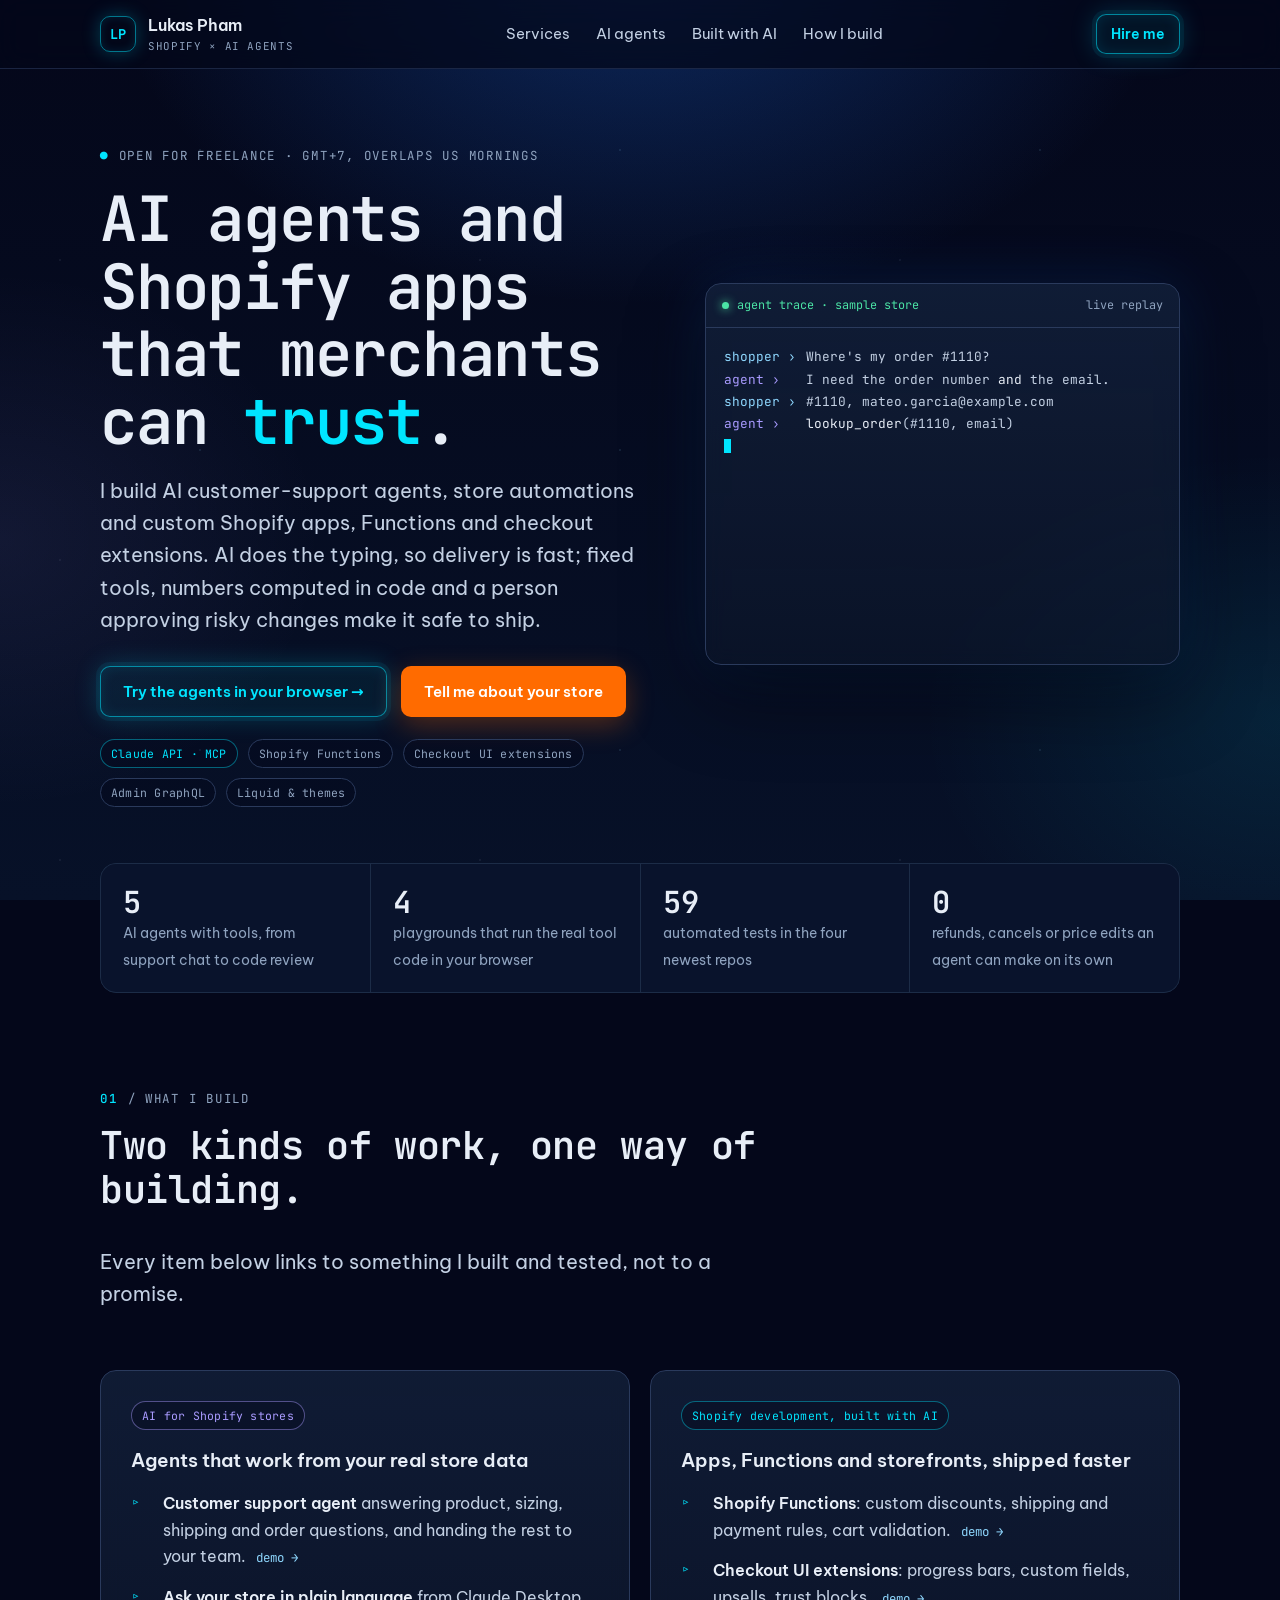
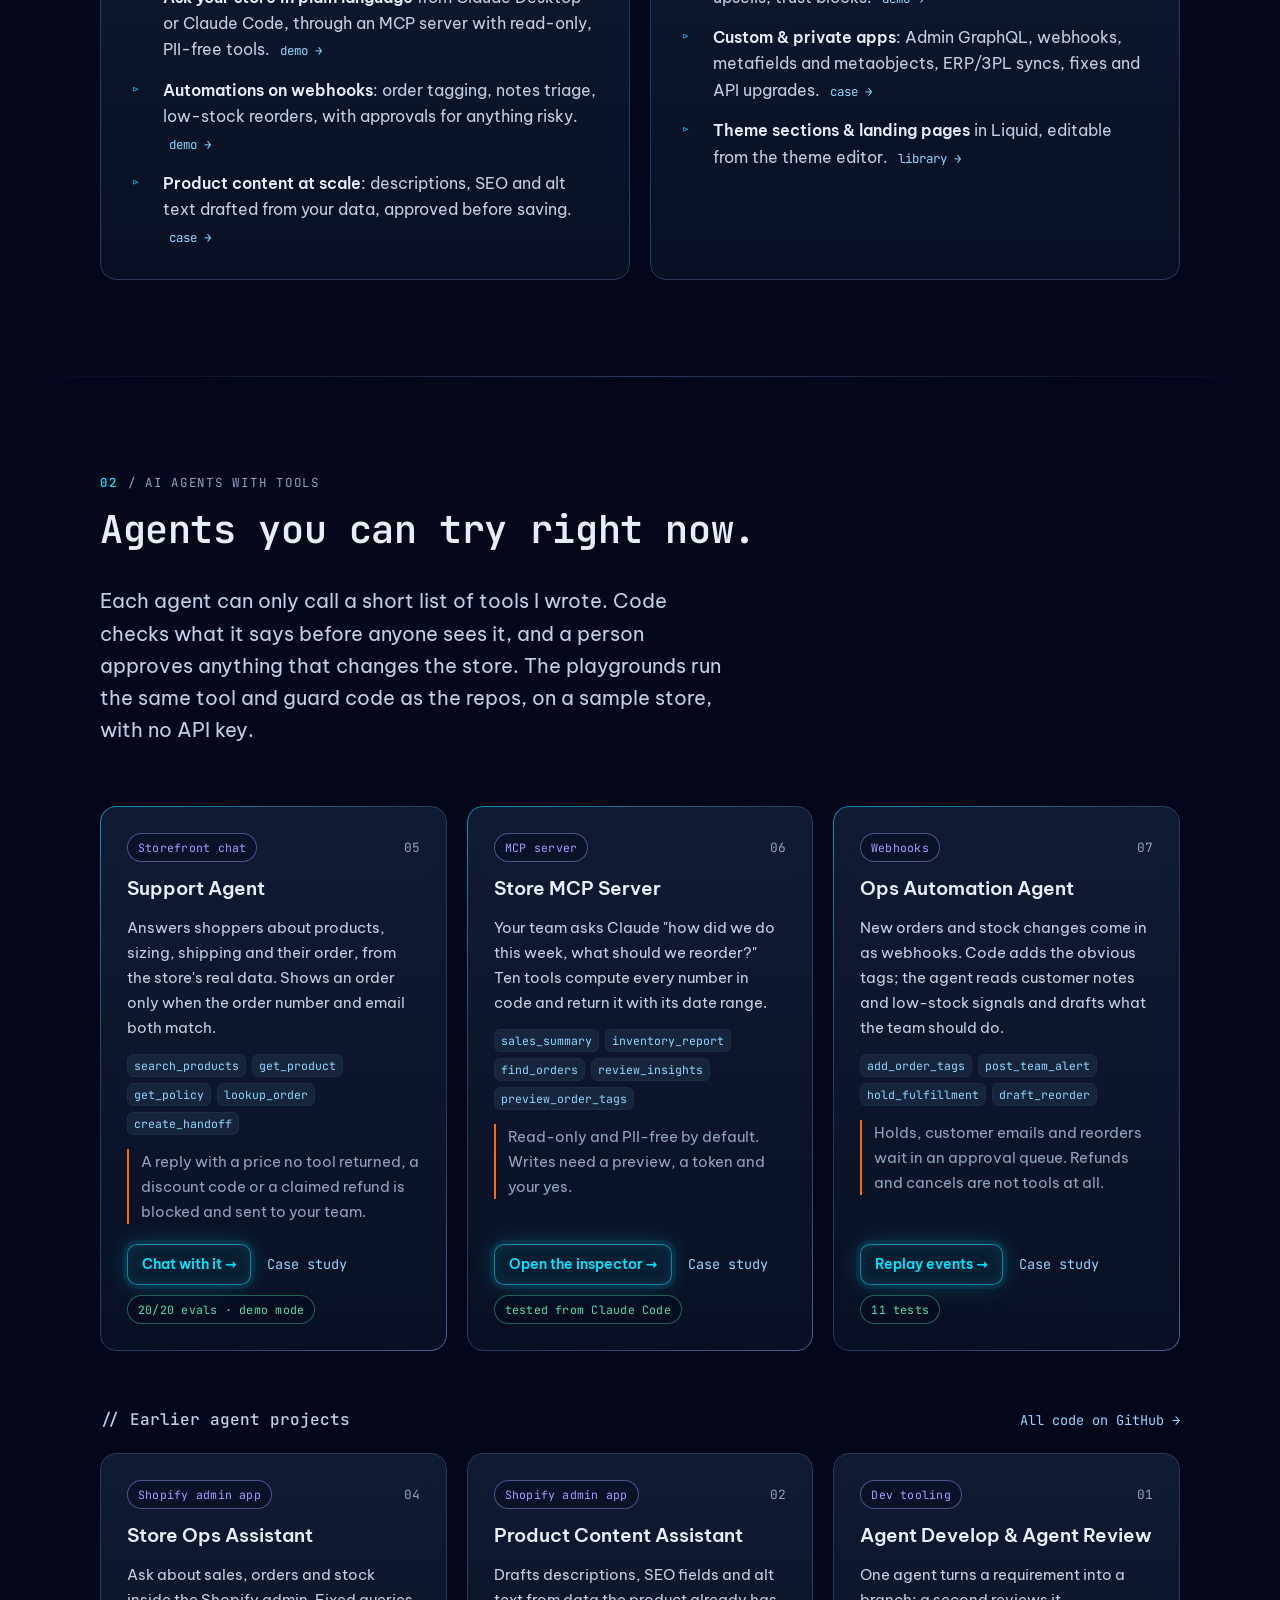
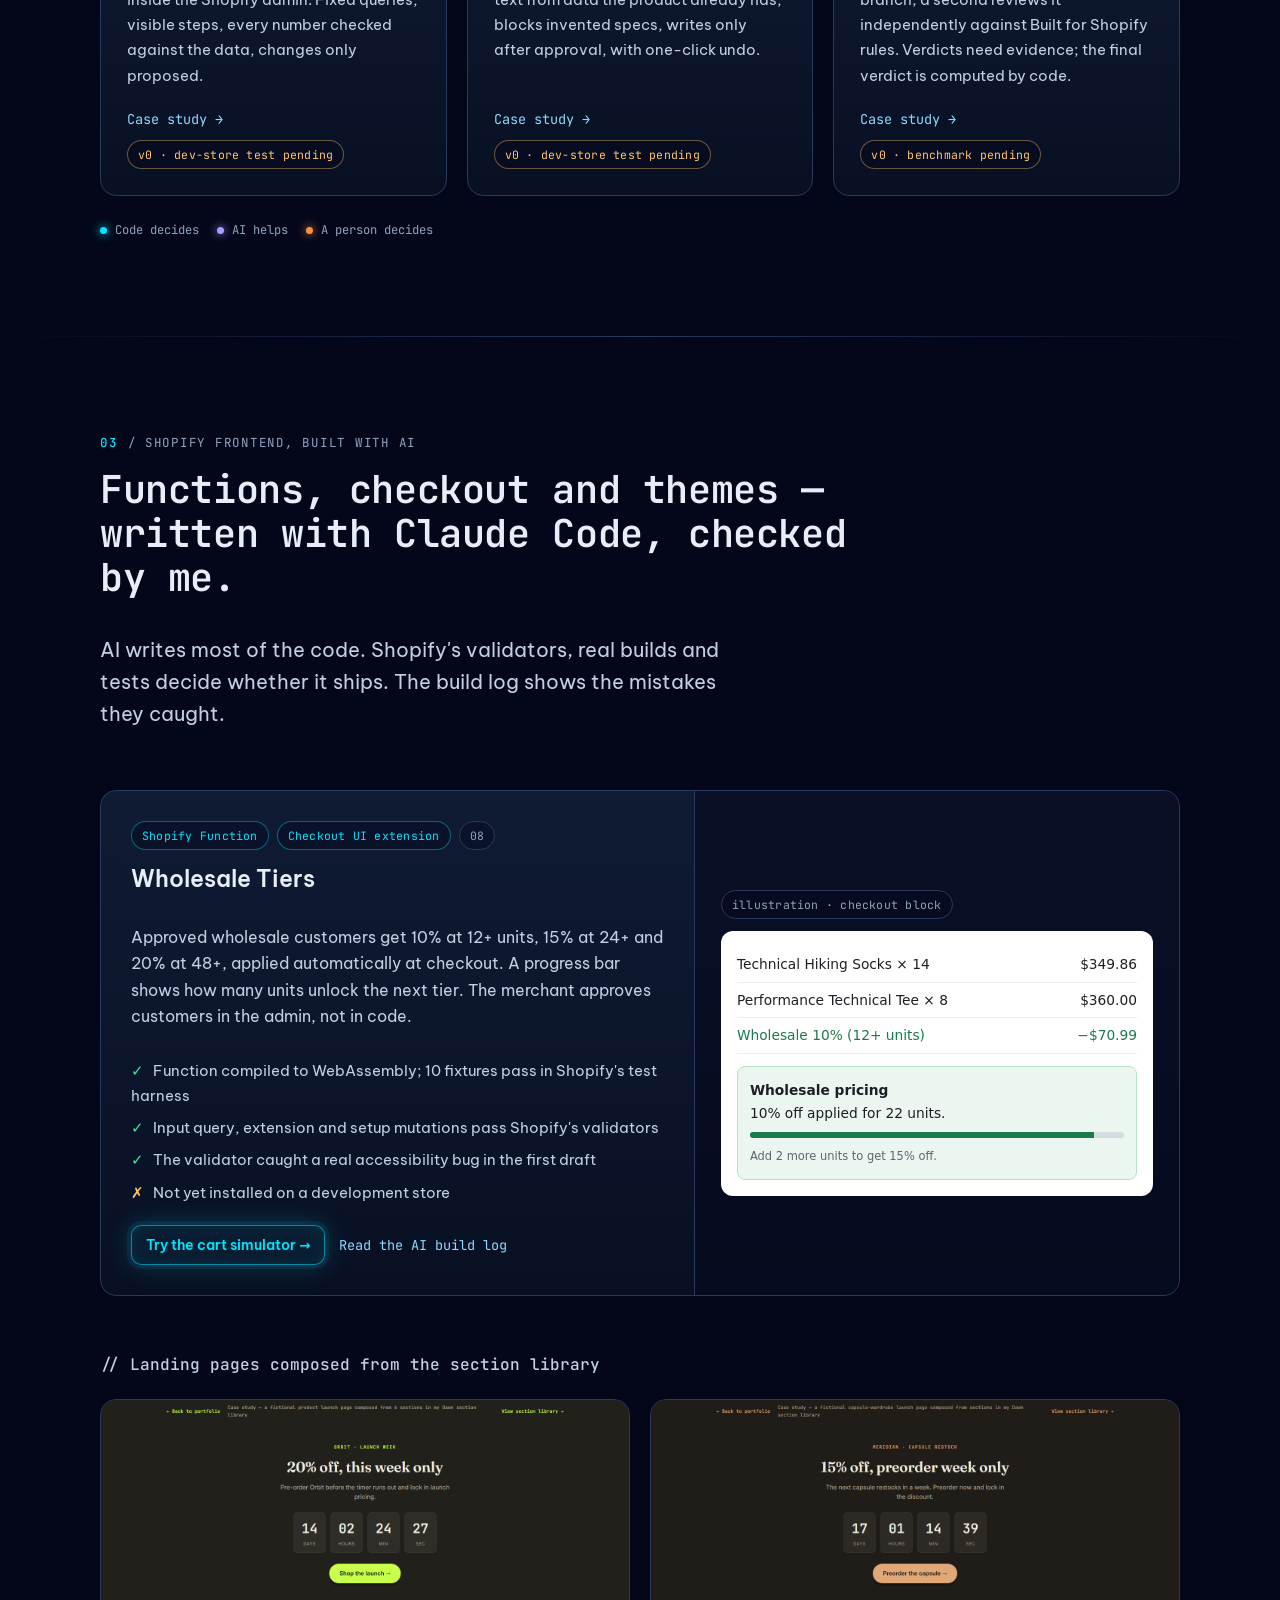
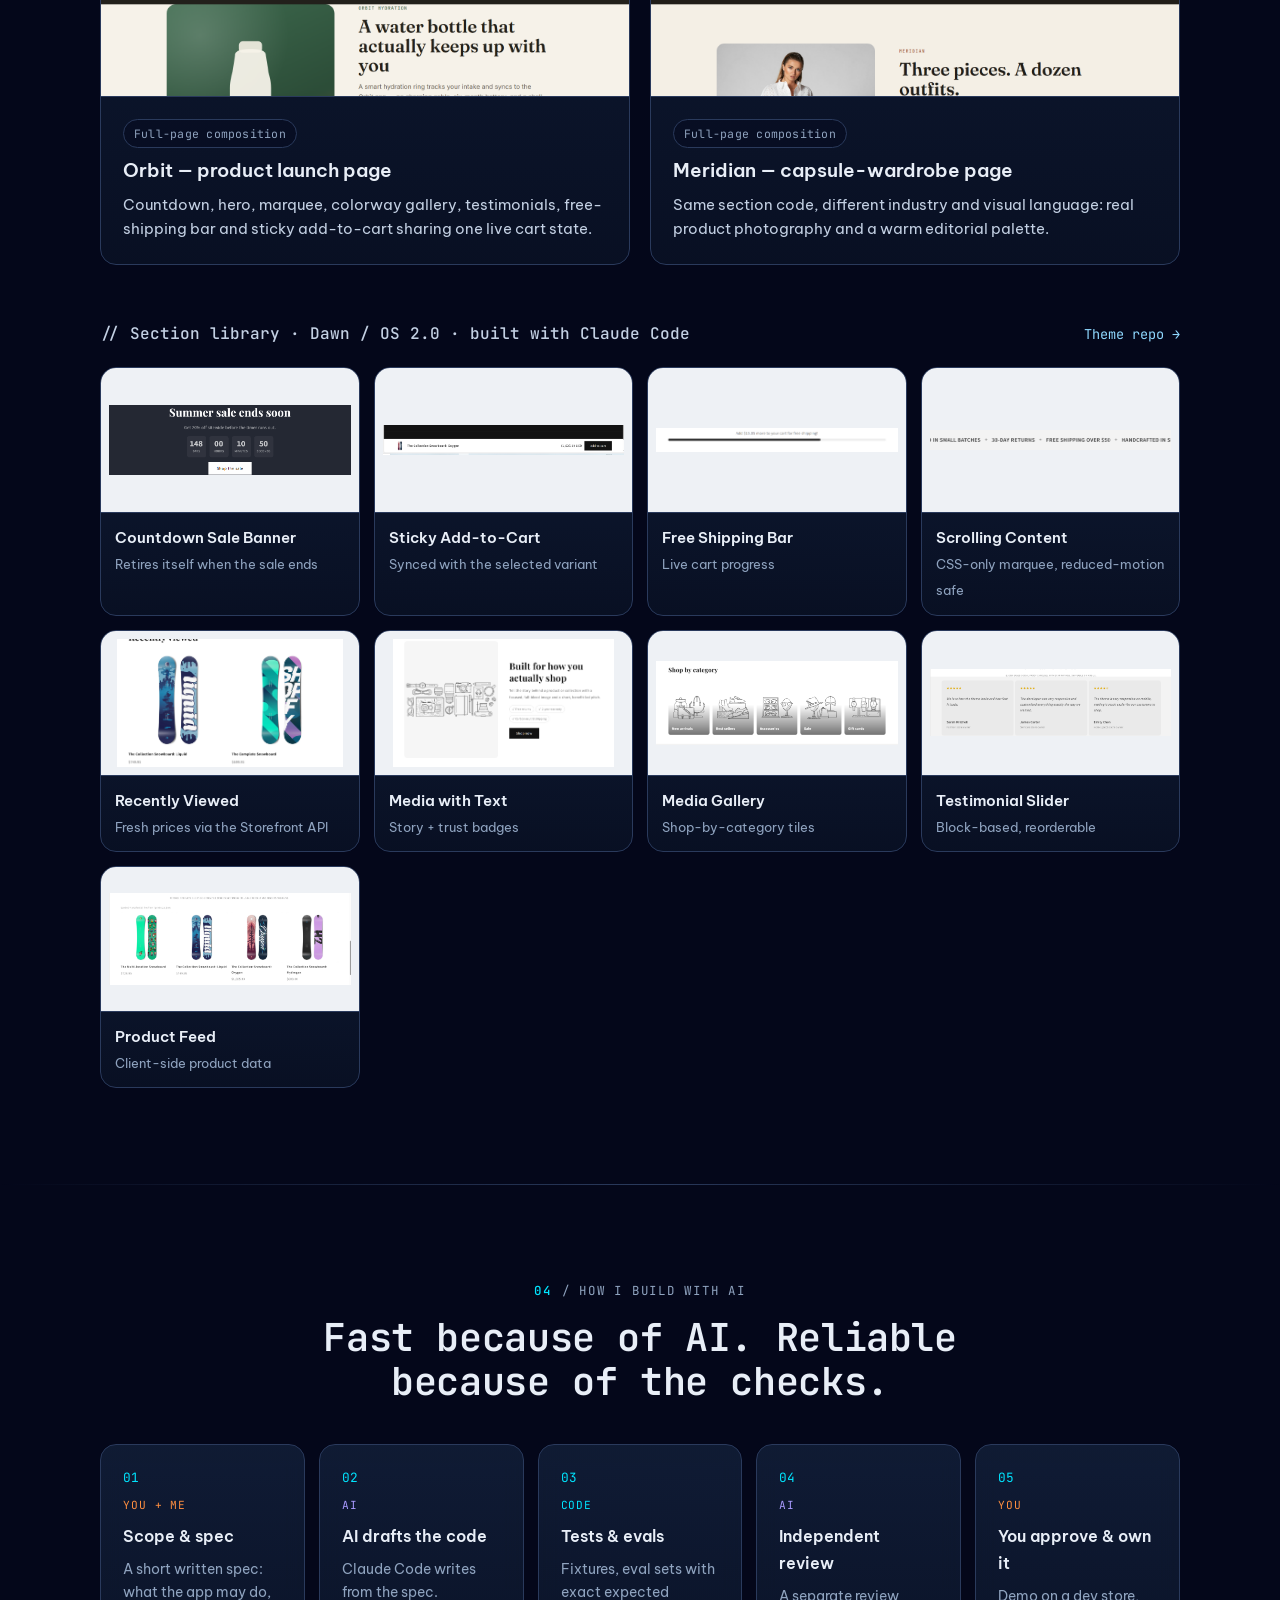
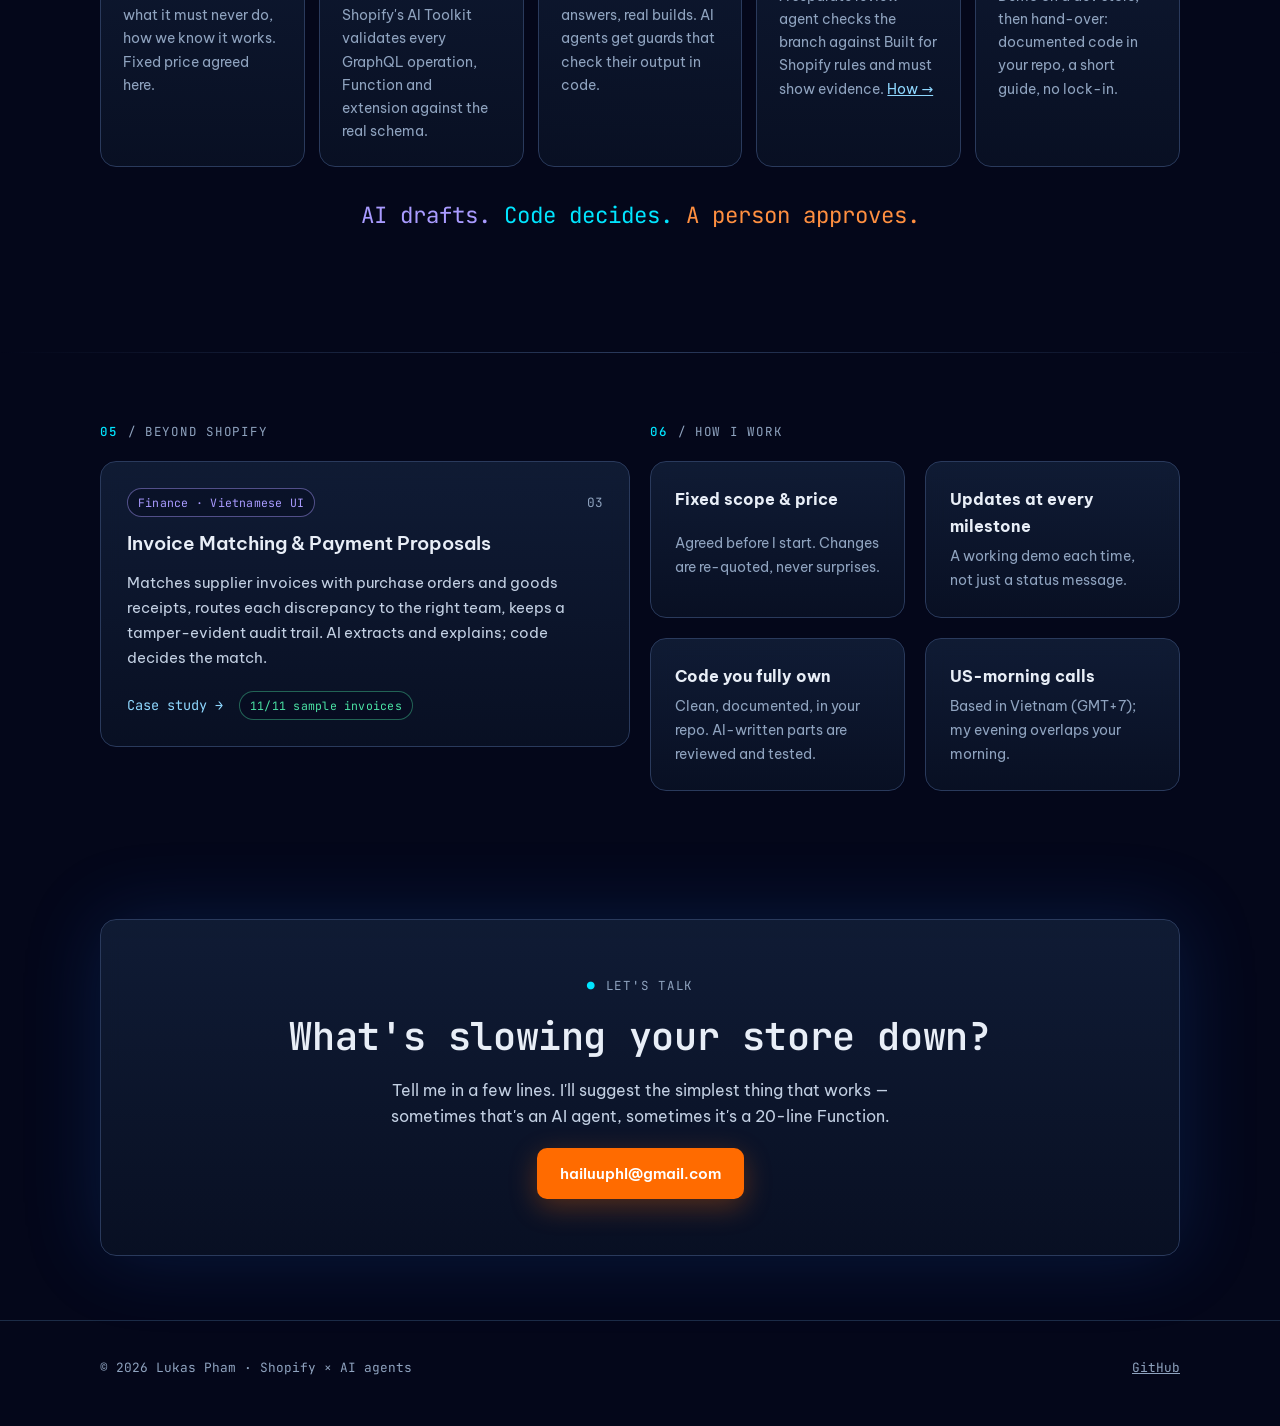
==== commit e063fdd5: "Add canonical tags, sitemap and robots.txt for GitHub Pages + Cloudflare Pages Both hosts serve the " ====
--- a/index.html
+++ b/index.html
@@ -4,6 +4,7 @@
 <meta charset="UTF-8">
 <meta name="viewport" content="width=device-width, initial-scale=1.0">
 <link rel="icon" href="assets/favicon.svg" type="image/svg+xml">
+<link rel="canonical" href="https://lukas-pham.github.io/">
 <title>Lukas Pham — AI Agents &amp; Custom Apps for Shopify Merchants</title>
 <meta name="description" content="I build AI support agents, store automations and custom Shopify apps, Functions and checkout extensions — built fast with AI, with fixed tools, numbers computed in code and a person approving risky changes. Try the agents in your browser.">
 <meta name="theme-color" content="#04071a">
